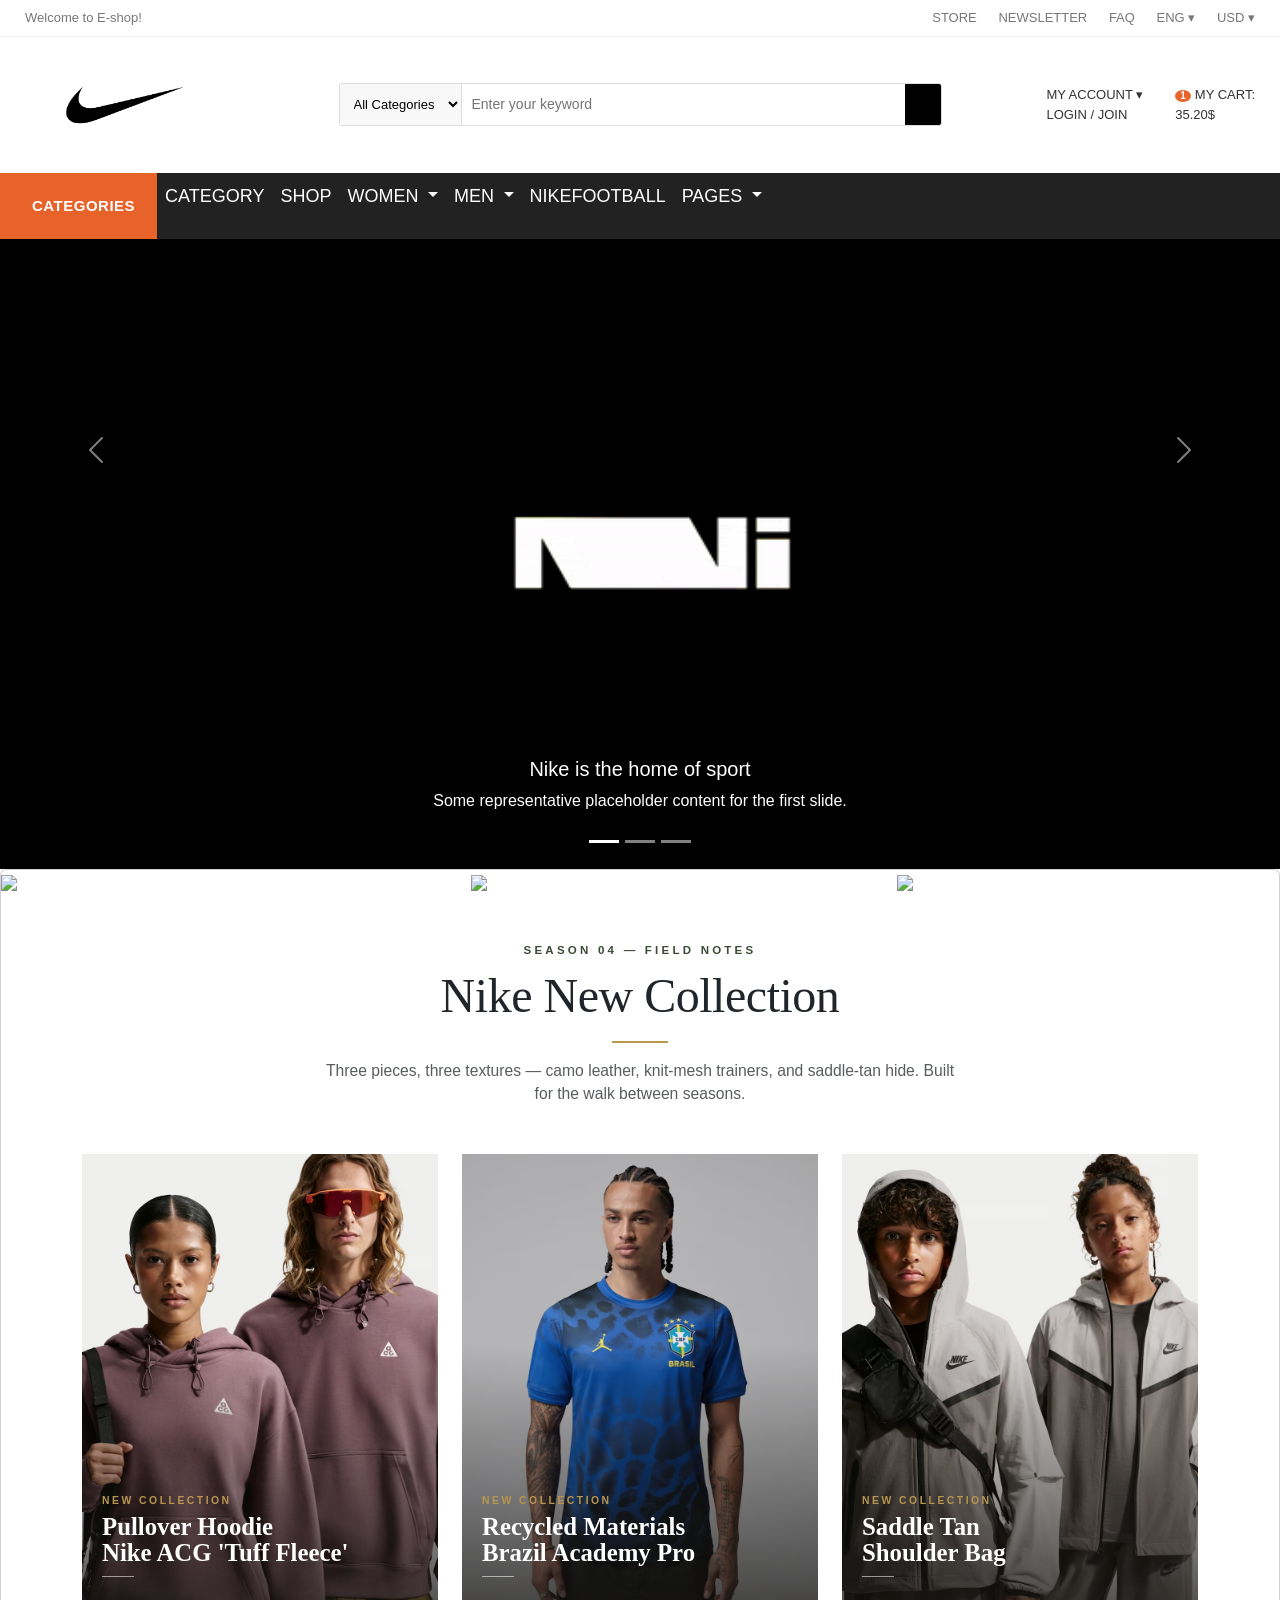
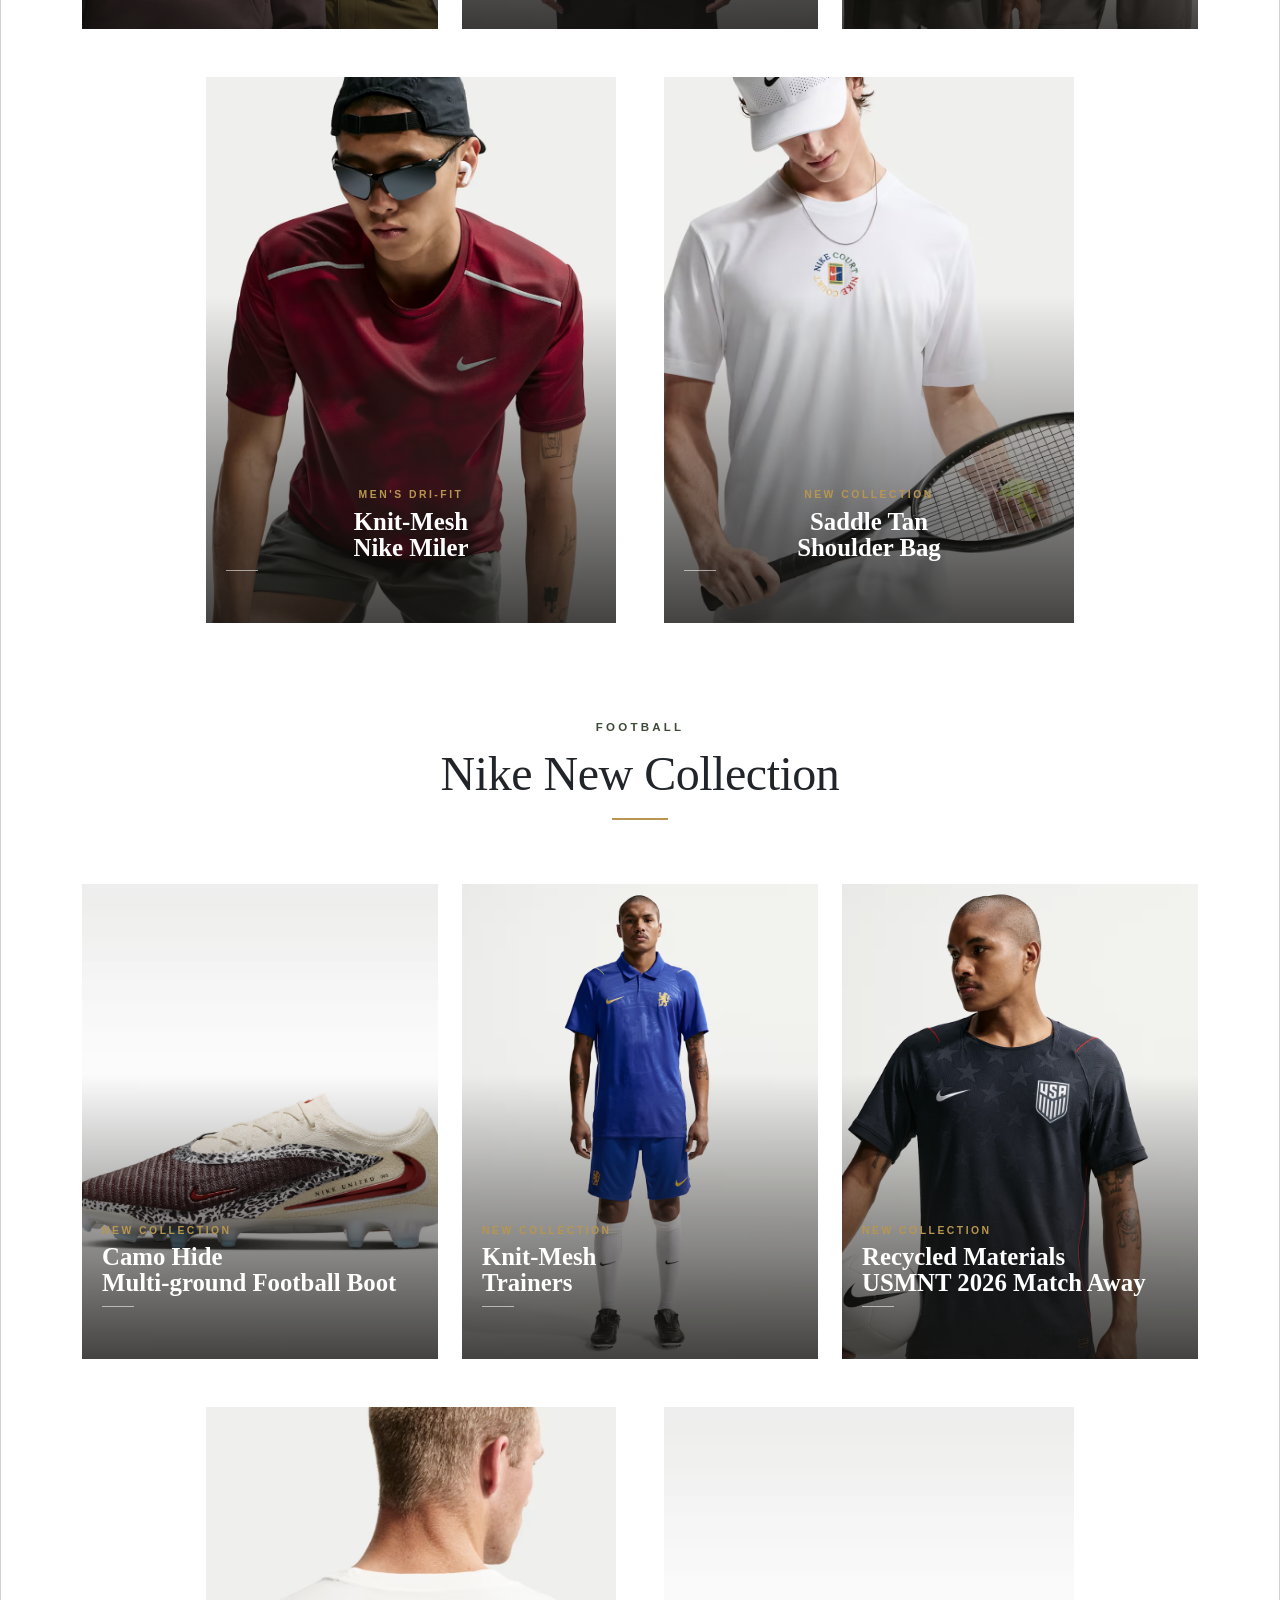
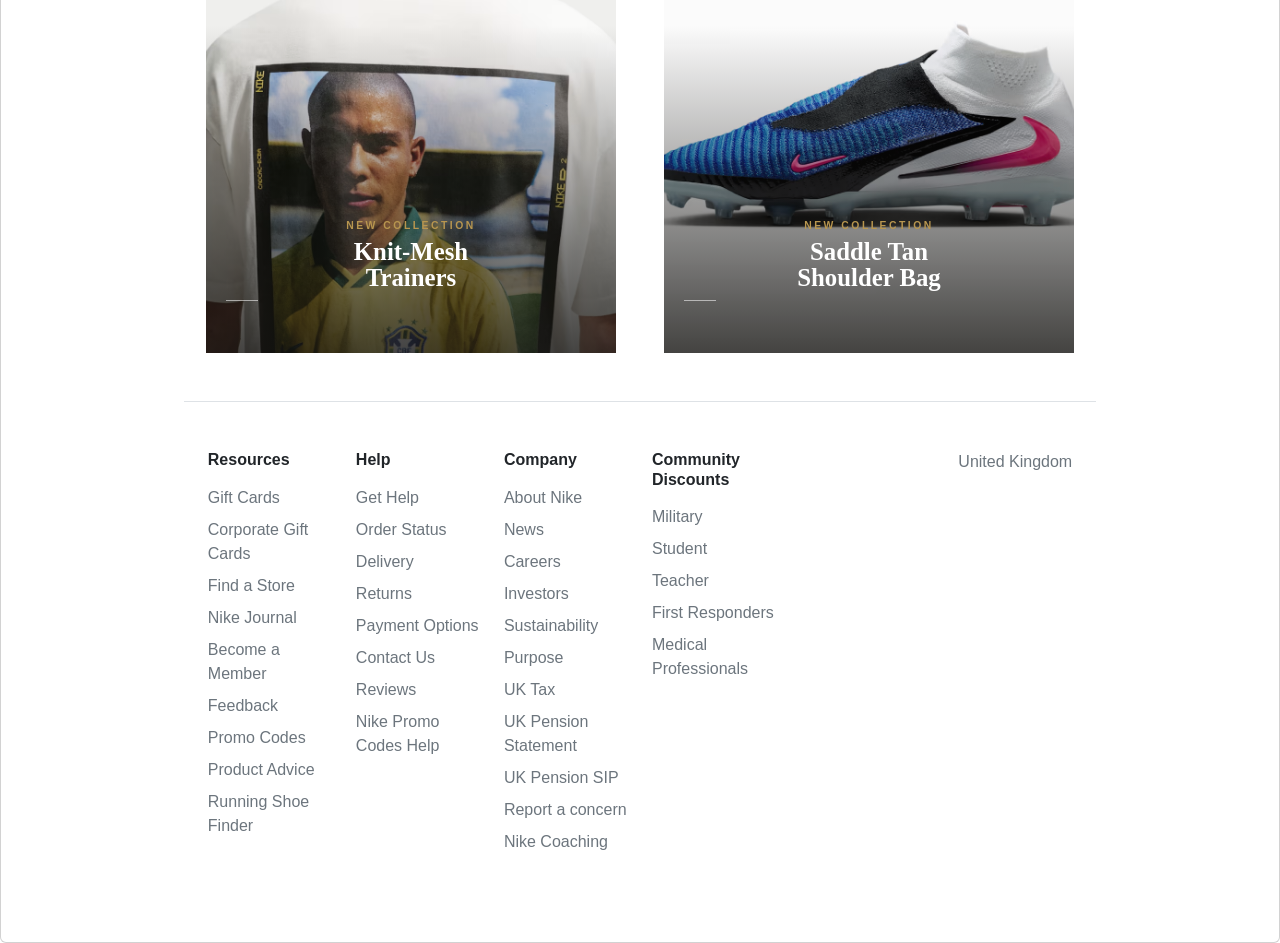
==== index.html @ e3241256 "issus" ====
<!DOCTYPE html>
<html lang="en">
<head>
<meta charset="UTF-8">
<meta name="viewport" content="width=device-width, initial-scale=1.0">
<title>E-Shop Header</title>
<link rel="stylesheet" href="css/index.css">
<link href="https://cdnjs.cloudflare.com/ajax/libs/bootstrap/5.3.3/css/bootstrap.min.css" rel="stylesheet">
<link rel="stylesheet" href="https://cdnjs.cloudflare.com/ajax/libs/bootstrap-icons/1.13.1/font/bootstrap-icons.min.css" integrity="sha512-t7Few9xlddEmgd3oKZQahkNI4dS6l80+eGEzFQiqtyVYdvcSG2D3Iub77R20BdotfRPA9caaRkg1tyaJiPmO0g==" crossorigin="anonymous" referrerpolicy="no-referrer" />
<style>
  body { font-family: Arial, Helvetica, sans-serif; background: #ffffff;  }
  .navbar {
     max-width: 1500px;
    margin: 0 auto;
   
    overflow: hidden;
    background-color: #222;
  }
  .card{
      max-width: 1500px;
    margin: 0 auto;
    
  }
  .card img{
      max-width: 1500px;
    margin: 0 auto;
  }
  .carousel{
      max-width: 1500px;
    margin: 0 auto;
    
  }
  .carousel img{
    height: 700px;
  }
  .header-wrap {
    max-width: 1500px;
    margin: 0 auto;
    border-radius: 6px;
    overflow: hidden;
  }
  footer{
    max-width: 1500px;
    margin: 0 auto;
  }

  .top-bar {
    background: #fff;
    border-bottom: 1px solid #eee;
    font-size: 13px;
    color: #777;
    padding: 8px 25px;
  }
  .top-bar a { color: #777; text-decoration: none; margin-left: 18px; }
  .top-bar a:first-child { margin-left: 0; }

  .main-bar {  padding: 18px 25px; }

  .logo { font-size: 28px; font-weight: bold; color: #222; white-space: nowrap; }
  .logo span { color: #e8632a; }

  .search-box { display: flex; border: 1px solid #ddd; border-radius: 3px; overflow: hidden; }
  .search-box select {
    border: none; border-right: 1px solid #ddd; padding: 0 10px;
    background: #f8f8f8; font-size: 13px;
  }
  .search-box input { flex: 1; border: none; padding: 10px; font-size: 14px; outline: none; }
  .search-box button { background: #000000; border: none; color: #fff; padding: 0 18px; }

  .account, .cart { display: flex; align-items: center; gap: 8px; font-size: 13px; color: #333; }
  .icon { font-size: 22px; }
  .cart .badge {
    background: #e8632a; color: #fff; border-radius: 50%;
    font-size: 10px; padding: 1px 5px; margin-right: 4px;
  }

  /* nav links */
  .navbar .nav-link {
    font-size: 18px;
    color: #fff;
    padding: 10px 16px;
  }
  .navbar .nav-link:hover,
  .navbar .nav-link:focus {
    color: #e8632a;
  }
  .navbar .dropdown-menu {
    --bs-dropdown-min-width: 10rem;
  }
   .categories-btn {
    background-color: #e8632a;
    color: #fff;
    font-size: 15px;
    font-weight: bold;
    letter-spacing: 0.5px;
    padding: 22px 22px;
    display: flex;
    align-items: center;
    gap: 10px;
    white-space: nowrap;
    text-decoration: none;
  }
  .categories-btn:hover {
    color: #fff;
    background-color: #d6551f;
  }
  .categories-btn i {
    font-size: 18px;
  }
 

  /* offcanvas (mobile) styling so links are readable on the dark background */
  .offcanvas {
    background-color: #222;
  }
  .offcanvas .btn-tclose {
    filter: invert(1) grayscale(100%) brightness(200%);
  }
</style>
</head>
<body>

  <div class="header-wrap">

    <div class="top-bar d-flex justify-content-between flex-wrap">
      <div>Welcome to E-shop!</div>
      <div>
        <a href="#">STORE</a>
        <a href="#">NEWSLETTER</a>
        <a href="#">FAQ</a>
        <a href="#">ENG ▾</a>
        <a href="#">USD ▾</a>
      </div>
    </div>

    <div class="main-bar">
      <div class="row align-items-center gy-3">

        <div class="col-12 col-md-3 text-center text-md-start">
         <img src="./img/logo.jpg" style="width: 200px; height: 100px; border-radius: 50%;">
        </div>

        <div class="col-12 col-md-6">
          <div class="search-box">
            <select>
              <option>All Categories</option>
            </select>
            <input type="text" placeholder="Enter your keyword">
            <button><i class="bi bi-search"></i></button>
          </div>
        </div>

        <div class="col-12 col-md-3">
          <div class="d-flex justify-content-center justify-content-md-end gap-4">
            <div class="account">
              <span class="icon"><i class="bi bi-person"></i></span>
              <div>MY ACCOUNT ▾<br>LOGIN / JOIN</div>
            </div>
            <div class="cart">
              <span class="icon"><i class="bi bi-cart"></i></span>
              <div><span class="badge">1</span>MY CART:<br>35.20$</div>
            </div>
          </div>
        </div>

      </div>
    </div>

  </div>

  <!-- nav -->
  <nav class="navbar navbar-expand-lg p-0">
    <div class="container-fluid p-0 align-items-stretch">

      

      <!-- Hamburger toggler (visible on mobile only) -->
      <button class="navbar-toggler text-white border-0 ms-auto me-3 my-2" type="button" data-bs-toggle="offcanvas" data-bs-target="#offcanvasNavbar" aria-controls="offcanvasNavbar" aria-label="Toggle navigation">
        <span class="bi bi-justify fs-4 text-white"></span>
      </button>
        <a class="categories-btn" href="#">
          <i class="bi bi-list"></i> CATEGORIES
        </a>

      <div class="offcanvas offcanvas-end offcanvas-lg" tabindex="-1" id="offcanvasNavbar" aria-labelledby="offcanvasNavbarLabel">
        <div class="offcanvas-header">
          <h5 class="offcanvas-title text-white" id="offcanvasNavbarLabel">Menu</h5>
          <button type="button" class="btn-close" data-bs-dismiss="offcanvas" aria-label="Close"></button>
        </div>
        <div class="offcanvas-body ">
          <ul class="navbar-nav flex-grow-1">
            <li class="nav-item">
              <a class="nav-link" href="#">CATEGORY</a>
            </li>
            <li class="nav-item">
              <a class="nav-link" href="#">SHOP</a>
            </li>
             <li class="nav-item dropdown">
              <a class="nav-link dropdown-toggle" href="#" role="button" data-bs-toggle="dropdown" aria-expanded="false">
                WOMEN
              </a>
              <ul class="dropdown-menu">
                <li><a class="dropdown-item" href="#">Action</a></li>
                <li><a class="dropdown-item" href="#">Another action</a></li>
                <li><a class="dropdown-item" href="#">Something else here</a></li>
              </ul>
            </li>
             <li class="nav-item dropdown">
              <a class="nav-link dropdown-toggle" href="#" role="button" data-bs-toggle="dropdown" aria-expanded="false">
                MEN
              </a>
              <ul class="dropdown-menu">
                <li><a class="dropdown-item" href="#">Action</a></li>
                <li><a class="dropdown-item" href="#">Another action</a></li>
                <li><a class="dropdown-item" href="#">Something else here</a></li>
              </ul>
            </li>
            <li class="nav-item">
              <a class="nav-link" href="#">NIKEFOOTBALL</a>
            </li>
            <li class="nav-item dropdown">
              <a class="nav-link dropdown-toggle" href="#" role="button" data-bs-toggle="dropdown" aria-expanded="false">
                PAGES
              </a>

              <ul class="dropdown-menu">
                <li><a class="dropdown-item" href="./page/about.html">About Us</a></li>
                <li><a class="dropdown-item" href="./page/contact.html">Contact</a></li>
                <li><a class="dropdown-item" href="index.html">Home Page</a></li>
              </ul>
            </li>
          </ul>
        </div>
      </div>
    </div>
  </nav>

  <!-- slide -->
  <div id="carouselExampleDark" class="carousel carousel-white slide">
    <div class="carousel-indicators">
      <button type="button" data-bs-target="#carouselExampleDark" data-bs-slide-to="0" class="active" aria-current="true" aria-label="Slide 1"></button>
      <button type="button" data-bs-target="#carouselExampleDark" data-bs-slide-to="1" aria-label="Slide 2"></button>
      <button type="button" data-bs-target="#carouselExampleDark" data-bs-slide-to="2" aria-label="Slide 3"></button>
    </div>
    <div class="carousel-inner">
      <div class="carousel-item active" data-bs-interval="10000">
        <img src="./img/banner2gif.gif" class="img d-block w-100" alt="Slide 1">
        <div class="carousel-caption d-none d-md-block">
          <h5>Nike is the home of sport</h5>
          <p>Some representative placeholder content for the first slide.</p>
        </div>
      </div>
      <div class="carousel-item" data-bs-interval="2000">
        <img src="./img/bannergif.gif" class="img d-block w-100" alt="Slide 2">
        <div class="carousel-caption d-none d-md-block">                                           
          <h5>Second slide label</h5>
          <p>Some representative placeholder content for the second slide.</p>
        </div>
      </div>
      <div class="carousel-item">
        <img src="./img/footballgif.gif" class="img d-block w-100" alt="Slide 3">
        <div class="carousel-caption d-none d-md-block">
          <h5>Third slide label</h5>
          <p>Some representative placeholder content for the third slide.</p>
        </div>
      </div>
    </div>
    <div class="carousel-item" data-bs-interval="2000">
      <img src="./img/3.webp" class="d-block w-100" alt="...">
      <div class="carousel-caption d-none d-md-block">
        <h5>Second slide label</h5>
        <p>Some representative placeholder content for the second slide.</p>
      </div>
    </div>
    <div class="carousel-item">
      <img src="./img/shosebanner.jpg" class="d-block w-100" alt="...">
      <div class="carousel-caption d-none d-md-block">
        <h5>Third slide label</h5>
        <p>Some representative placeholder content for the third slide.</p>
      </div>
    </div>
  </div>
  <button class="carousel-control-prev" type="button" data-bs-target="#carouselExampleDark" data-bs-slide="prev">
    <span class="carousel-control-prev-icon" aria-hidden="true"></span>
    <span class="visually-hidden">Previous</span>
  </button>
  <button class="carousel-control-next" type="button" data-bs-target="#carouselExampleDark" data-bs-slide="next">
    <span class="carousel-control-next-icon" aria-hidden="true"></span>
    <span class="visually-hidden">Next</span>
  </button>
</div>

<div class="card ">
  <div class="d-flex g-4">

    <div class="col-lg-4 " style="width: 470px;">
      <img src="https://encrypted-tbn0.gstatic.com/images?q=tbn:ANd9GcSfkwrzJNL8kXeFYCNeVQPVnNJCtQ0hKj-VlxSoqwEjjuREmewDxuHGB9rD&s=10">
    </div>
    <div class="col-lg-4">
      <img src="https://encrypted-tbn0.gstatic.com/images?q=tbn:ANd9GcSfkwrzJNL8kXeFYCNeVQPVnNJCtQ0hKj-VlxSoqwEjjuREmewDxuHGB9rD&s=10">
    </div>
    <div class="col-lg-4">
      <img src="https://encrypted-tbn0.gstatic.com/images?q=tbn:ANd9GcSfkwrzJNL8kXeFYCNeVQPVnNJCtQ0hKj-VlxSoqwEjjuREmewDxuHGB9rD&s=10">
    </div>
  </div>

  <!-- card -->
   


  

   <div class="container py-5 py-md-6">
 
  <div class="row justify-content-center text-center mb-5">
    <div class="col-lg-7">
      <div class="eyebrow mb-2">Season 04 — Field Notes</div>
      <h1 class="section-title display-5 mb-3">Nike New Collection</h1>
      <div class="divider mx-auto mb-3"></div>
      <p class="text-muted mb-0" style="font-size:.98rem;">
        Three pieces, three textures — camo leather, knit-mesh trainers,
        and saddle-tan hide. Built for the walk between seasons.
      </p>
    </div>
  </div>

  
 
  <div class="row g-3 g-md-4">
 
    <div class="col-12 col-md-4">
      <a href="#" class="drop-card">
        <span class="drop-index"></span>
        <img src="./img/new3.avif" alt="Camo leather crossbody bag">
        <div class="drop-body">
          <span class="drop-tag">New Collection</span>
          <h3 class="drop-title">Pullover Hoodie
<br>Nike ACG 'Tuff Fleece'</h3>
          <div class="drop-rule"></div>
          <div class="drop-cta">Shop the hoodie &rarr;</div>
        </div>
      </a>
    </div>
 
    <div class="col-12 col-md-4">
      <a href="#" class="drop-card">
        <span class="drop-index"></span>
        <img src="./img/new2.avif" alt="Knit mesh sneakers">
        <div class="drop-body">
          <span class="drop-tag">New Collection</span>
          <h3 class="drop-title">Recycled Materials<br>Brazil Academy Pro</h3>
          <div class="drop-rule"></div>
          <div class="drop-cta">Shop the jersey &rarr;</div>
        </div>
      </a>
    </div>
 
    <div class="col-12 col-md-4">
      <a href="#" class="drop-card">
        <span class="drop-index"></span>
        <img src="./img/new4.avif" alt="Saddle tan leather bag">
        <div class="drop-body">
          <span class="drop-tag">New Collection</span>
          <h3 class="drop-title">Saddle&nbsp;Tan<br>Shoulder Bag</h3>
          <div class="drop-rule"></div>
          <div class="drop-cta">Shop the bag &rarr;</div>
        </div>
      </a>
    </div>
 
  </div>
</div>



<div  class="row justify-content-center text-center mb-5 gap-4">

  <div class="col-12 col-md-4">
    <a href="#" class="drop-card">
      <span class="drop-index"></span>
      <img src="./img/coolboy.avif" alt="Knit mesh sneakers">
      <div class="drop-body">
        <span class="drop-tag">Men's Dri-FIT</span>
        <h3 class="drop-title">Knit&#8209;Mesh<br>Nike Miler</h3>
        <div class="drop-rule"></div>
        <div class="drop-cta">Shop the shirt &rarr;</div>
      </div>
    </a>
  </div>
 
  <div class="col-12 col-md-4">
      <a href="#" class="drop-card">
        <span class="drop-index"></span>
        <img src="./img/new5.avif" alt="Saddle tan leather bag">
        <div class="drop-body">
          <span class="drop-tag">New Collection</span>
          <h3 class="drop-title">Saddle&nbsp;Tan<br>Shoulder Bag</h3>
          <div class="drop-rule"></div>
          <div class="drop-cta">Shop the bag &rarr;</div>
        </div>
      </a>
    </div>



  </div>
  
   <div class="container py-5 py-md-6">
 
  <div class="row justify-content-center text-center mb-5">
    <div class="col-lg-7">
      <div class="eyebrow mb-2">Football</div>
      <h1 class="section-title display-5 mb-3">Nike New Collection</h1>
      <div class="divider mx-auto mb-3"></div>
     
    </div>
  </div>

  
 
  <div class="row g-3 g-md-4">
 
    <div class="col-12 col-md-4">
      <a href="#" class="drop-card">
        <span class="drop-index"></span>
        <img src="./img/football.avif" alt="Camo leather crossbody bag">
        <div class="drop-body">
          <span class="drop-tag">New Collection</span>
          <h3 class="drop-title">Camo&nbsp;Hide<br>Multi-ground Football Boot</h3>
          <div class="drop-rule"></div>
          <div class="drop-cta">Shop the boot &rarr;</div>
        </div>
      </a>
    </div>
 
    <div class="col-12 col-md-4">
      <a href="#" class="drop-card">
        <span class="drop-index"></span>
        <img src="./img/football2.avif" alt="Knit mesh sneakers">
        <div class="drop-body">
          <span class="drop-tag">New Collection</span>
          <h3 class="drop-title">Knit&#8209;Mesh<br>Trainers</h3>
          <div class="drop-rule"></div>
          <div class="drop-cta">Shop the shirt &rarr;</div>
        </div>
      </a>
    </div>
 
    <div class="col-12 col-md-4">
      <a href="#" class="drop-card">
        <span class="drop-index"></span>
        <img src="./img/football3.avif" alt="Saddle tan leather bag">
        <div class="drop-body">
          <span class="drop-tag">New Collection</span>
          <h3 class="drop-title">Recycled Materials

         <br>USMNT 2026 Match Away</h3>
          <div class="drop-rule"></div>
          <div class="drop-cta">Shop the jersey &rarr;</div>
        </div>
      </a>
    </div>
 
  </div>
</div>

<div  class="row justify-content-center text-center mb-5 gap-4">

  <div class="col-12 col-md-4">
    <a href="#" class="drop-card">
      <span class="drop-index"></span>
      <img src="./img/brazil.avif" alt="Knit mesh sneakers">
      <div class="drop-body">
        <span class="drop-tag">New Collection</span>
        <h3 class="drop-title">Knit&#8209;Mesh<br>Trainers</h3>
        <div class="drop-rule"></div>
        <div class="drop-cta">Shop the trainers &rarr;</div>
      </div>
    </a>
  </div>
 
  <div class="col-12 col-md-4">
      <a href="#" class="drop-card">
        <span class="drop-index"></span>
        <img src="./img/ft.avif" alt="Saddle tan leather bag">
        <div class="drop-body">
          <span class="drop-tag">New Collection</span>
          <h3 class="drop-title">Saddle&nbsp;Tan<br>Shoulder Bag</h3>
          <div class="drop-rule"></div>
          <div class="drop-cta">Shop the bag &rarr;</div>
        </div>
      </a>
    </div>



  </div>

  <!-- footer -->


  <footer class="border-top py-5">
  <div class="container-fluid px-4">
    <div class="row">
      <!-- Resources -->
      <div class="col-6 col-md-3 col-lg-2 mb-4">
        <h6 class="fw-bold mb-3">Resources</h6>
        <ul class="list-unstyled">
          <li class="mb-2"><a href="#" class="text-secondary text-decoration-none">Gift Cards</a></li>
          <li class="mb-2"><a href="#" class="text-secondary text-decoration-none">Corporate Gift Cards</a></li>
          <li class="mb-2"><a href="#" class="text-secondary text-decoration-none">Find a Store</a></li>
          <li class="mb-2"><a href="#" class="text-secondary text-decoration-none">Nike Journal</a></li>
          <li class="mb-2"><a href="#" class="text-secondary text-decoration-none">Become a Member</a></li>
          <li class="mb-2"><a href="#" class="text-secondary text-decoration-none">Feedback</a></li>
          <li class="mb-2"><a href="#" class="text-secondary text-decoration-none">Promo Codes</a></li>
          <li class="mb-2"><a href="#" class="text-secondary text-decoration-none">Product Advice</a></li>
          <li class="mb-2"><a href="#" class="text-secondary text-decoration-none">Running Shoe Finder</a></li>
        </ul>
      </div>

      <!-- Help -->
      <div class="col-6 col-md-3 col-lg-2 mb-4">
        <h6 class="fw-bold mb-3">Help</h6>
        <ul class="list-unstyled">
          <li class="mb-2"><a href="#" class="text-secondary text-decoration-none">Get Help</a></li>
          <li class="mb-2"><a href="#" class="text-secondary text-decoration-none">Order Status</a></li>
          <li class="mb-2"><a href="#" class="text-secondary text-decoration-none">Delivery</a></li>
          <li class="mb-2"><a href="#" class="text-secondary text-decoration-none">Returns</a></li>
          <li class="mb-2"><a href="#" class="text-secondary text-decoration-none">Payment Options</a></li>
          <li class="mb-2"><a href="#" class="text-secondary text-decoration-none">Contact Us</a></li>
          <li class="mb-2"><a href="#" class="text-secondary text-decoration-none">Reviews</a></li>
          <li class="mb-2"><a href="#" class="text-secondary text-decoration-none">Nike Promo Codes Help</a></li>
        </ul>
      </div>

      <!-- Company -->
      <div class="col-6 col-md-3 col-lg-2 mb-4">
        <h6 class="fw-bold mb-3">Company</h6>
        <ul class="list-unstyled">
          <li class="mb-2"><a href="#" class="text-secondary text-decoration-none">About Nike</a></li>
          <li class="mb-2"><a href="#" class="text-secondary text-decoration-none">News</a></li>
          <li class="mb-2"><a href="#" class="text-secondary text-decoration-none">Careers</a></li>
          <li class="mb-2"><a href="#" class="text-secondary text-decoration-none">Investors</a></li>
          <li class="mb-2"><a href="#" class="text-secondary text-decoration-none">Sustainability</a></li>
          <li class="mb-2"><a href="#" class="text-secondary text-decoration-none">Purpose</a></li>
          <li class="mb-2"><a href="#" class="text-secondary text-decoration-none">UK Tax</a></li>
          <li class="mb-2"><a href="#" class="text-secondary text-decoration-none">UK Pension Statement</a></li>
          <li class="mb-2"><a href="#" class="text-secondary text-decoration-none">UK Pension SIP</a></li>
          <li class="mb-2"><a href="#" class="text-secondary text-decoration-none">Report a concern</a></li>
          <li class="mb-2"><a href="#" class="text-secondary text-decoration-none">Nike Coaching</a></li>
        </ul>
      </div>

      <!-- Community Discounts -->
      <div class="col-6 col-md-3 col-lg-2 mb-4">
        <h6 class="fw-bold mb-3">Community Discounts</h6>
        <ul class="list-unstyled">
          <li class="mb-2"><a href="#" class="text-secondary text-decoration-none">Military</a></li>
          <li class="mb-2"><a href="#" class="text-secondary text-decoration-none">Student</a></li>
          <li class="mb-2"><a href="#" class="text-secondary text-decoration-none">Teacher</a></li>
          <li class="mb-2"><a href="#" class="text-secondary text-decoration-none">First Responders</a></li>
          <li class="mb-2"><a href="#" class="text-secondary text-decoration-none">Medical Professionals</a></li>
        </ul>
      </div>

      <!-- Region selector, pushed to the right -->
      <div class="col-lg-2 mb-4 ms-lg-auto text-lg-end">
        <a href="#" class="text-secondary text-decoration-none">
          <i class="bi bi-globe2"></i> United Kingdom
        </a>
      </div>
    </div>
  </div>
</footer>
  
    <script src="https://cdn.jsdelivr.net/npm/bootstrap@5.3.3/dist/js/bootstrap.bundle.min.js"></script>

  </body>
</html>
---- css/index.css ----
:root{
    --ink:#141311;
    --paper:#F5F1E8;
    --paper-dim:#EAE3D3;
    --gold:#B8964F;
    --moss:#3C4A38;
    --line: rgba(20,19,17,0.15);
  }
 
  body{
    background:var(--paper);
    color:var(--ink);
    font-family:'Inter', sans-serif;
  }
 
  .eyebrow{
    font-family:'Inter', sans-serif;
    font-size:.72rem;
    letter-spacing:.28em;
    text-transform:uppercase;
    color:var(--moss);
    font-weight:600;
  }
 
  .section-title{
    font-family:'Fraunces', serif;
    font-weight:600;
    letter-spacing:-.01em;
  }
 
  .divider{
    width:56px;
    height:2px;
    background:var(--gold);
  }
 
  /* ---- Card ---- */
  .drop-card{
    position:relative;
    display:block;
    overflow:hidden;
    aspect-ratio: 3 / 4;
    text-decoration:none;
    color:#fff;
    isolation:isolate;
  }
 
  .drop-card img{
    width:100%;
    height:100%;
    object-fit:cover;
    display:block;
    transition: transform 1.1s cubic-bezier(.16,.8,.24,1), filter .8s ease;
    filter: grayscale(18%) contrast(1.02);
  }
 
  .drop-card::after{
    content:"";
    position:absolute;
    inset:0;
    background: linear-gradient(180deg, rgba(20,19,17,0) 40%, rgba(20,19,17,.78) 100%);
    z-index:1;
    transition: background .5s ease;
  }
 
  .drop-card:hover img{
    transform: scale(1.07);
    filter: grayscale(0%) contrast(1.05);
  }
 
  .drop-card:hover::after{
    background: linear-gradient(180deg, rgba(20,19,17,.05) 30%, rgba(20,19,17,.85) 100%);
  }
 
  .drop-index{
    position:absolute;
    top:1.1rem;
    left:1.25rem;
    z-index:2;
    font-family:'Fraunces', serif;
    font-style:italic;
    font-size:.85rem;
    letter-spacing:.02em;
    color:rgba(255,255,255,.85);
  }
 
  .drop-body{
    position:absolute;
    left:1.25rem;
    right:1.25rem;
    bottom:1.35rem;
    z-index:2;
  }
 
  .drop-tag{
    font-size:.65rem;
    letter-spacing:.24em;
    text-transform:uppercase;
    color:var(--gold);
    font-weight:600;
    margin-bottom:.35rem;
    display:block;
  }
 
  .drop-title{
    font-family:'Fraunces', serif;
    font-weight:600;
    font-size:1.55rem;
    line-height:1.05;
    margin:0 0 .6rem 0;
  }
 
  .drop-rule{
    width:32px;
    height:1px;
    background:rgba(255,255,255,.55);
    transition: width .5s cubic-bezier(.16,.8,.24,1);
  }
 
  .drop-card:hover .drop-rule{
    width:64px;
    background:var(--gold);
  }
 
  .drop-cta{
    display:inline-flex;
    align-items:center;
    gap:.4rem;
    font-size:.78rem;
    font-weight:500;
    margin-top:.65rem;
    opacity:0;
    transform:translateY(6px);
    transition: opacity .45s ease, transform .45s ease;
  }
 
  .drop-card:hover .drop-cta{
    opacity:1;
    transform:translateY(0);
  }
 
  @media (max-width: 767.98px){
    .drop-card{ aspect-ratio: 4/5; }
  }

  @media screen and (min-width: 768px) and (max-width:1279px) {
  .carousel .carousel-inner .carousel-item .img{
    height: 40vh;
   }
  }
  @media screen and (min-width: 1280px)  {
  .carousel .carousel-inner .carousel-item .img{
    height: 70vh;
   }
  }
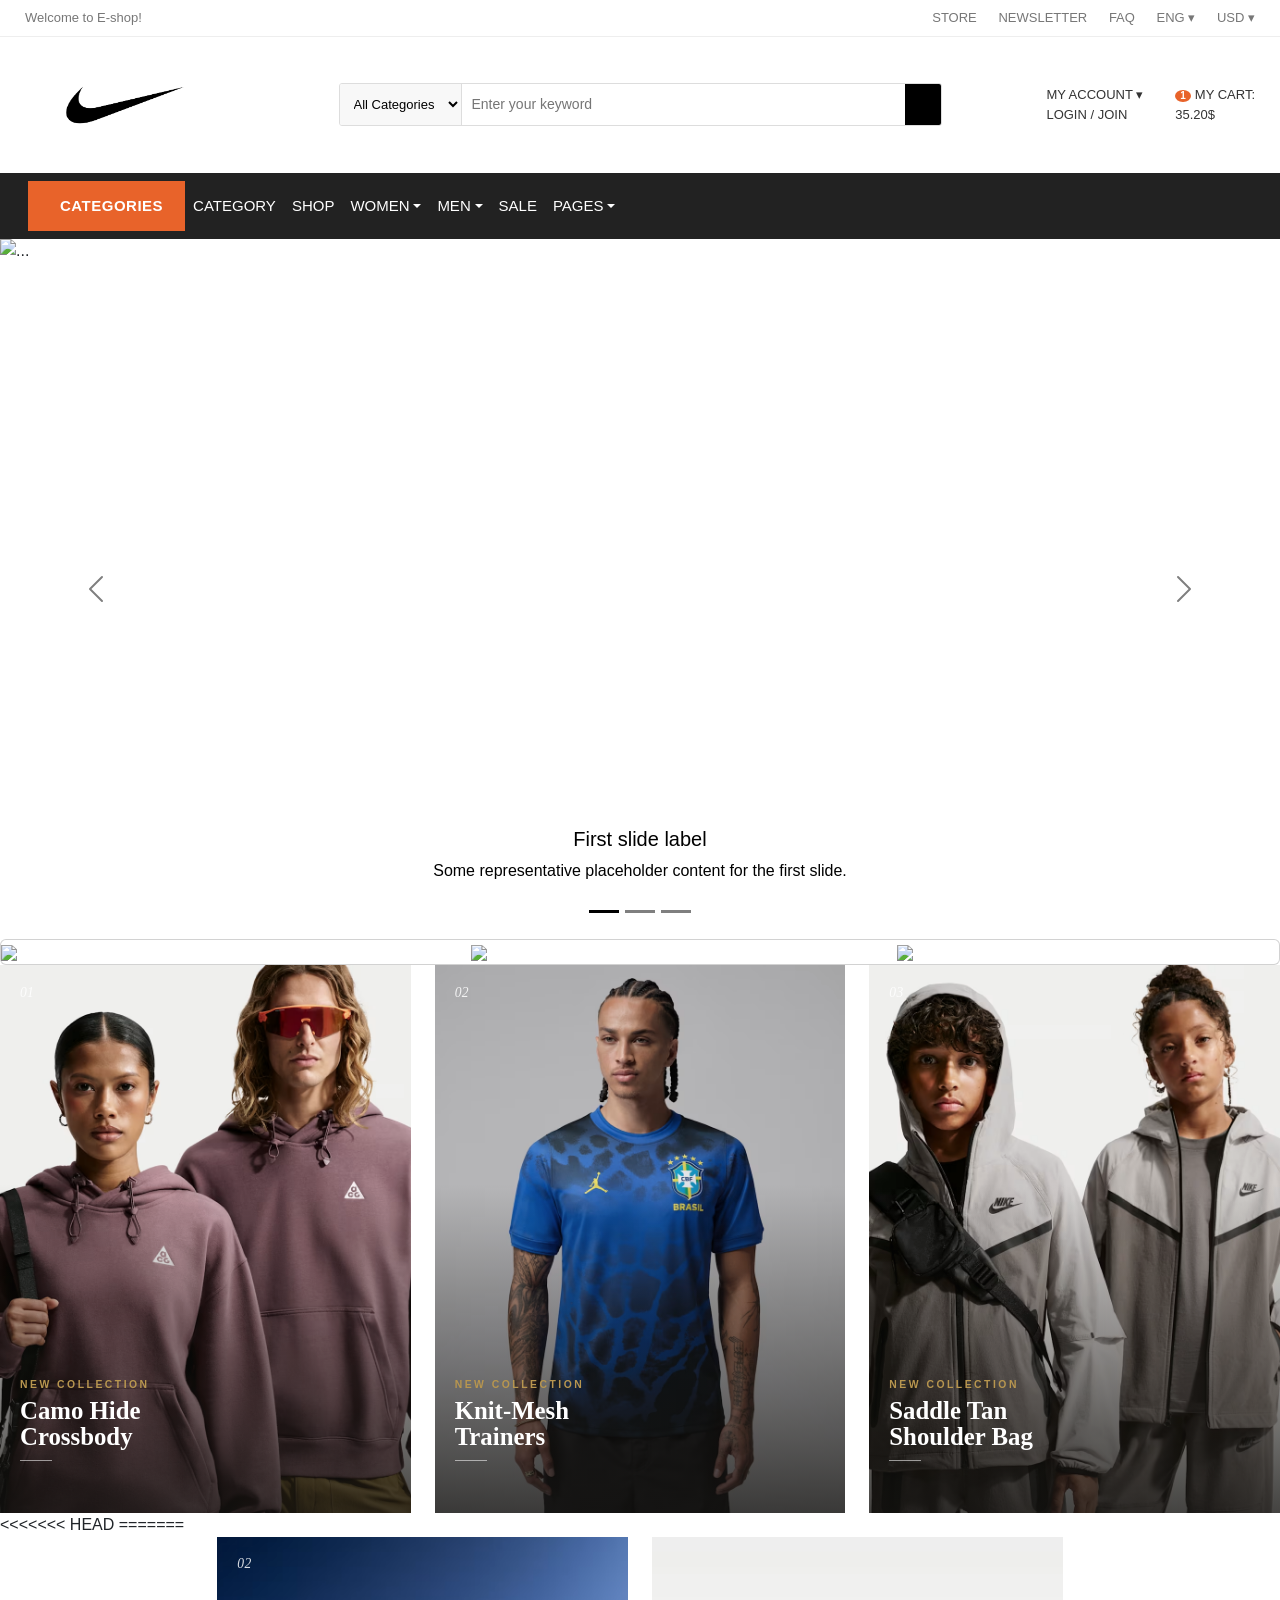
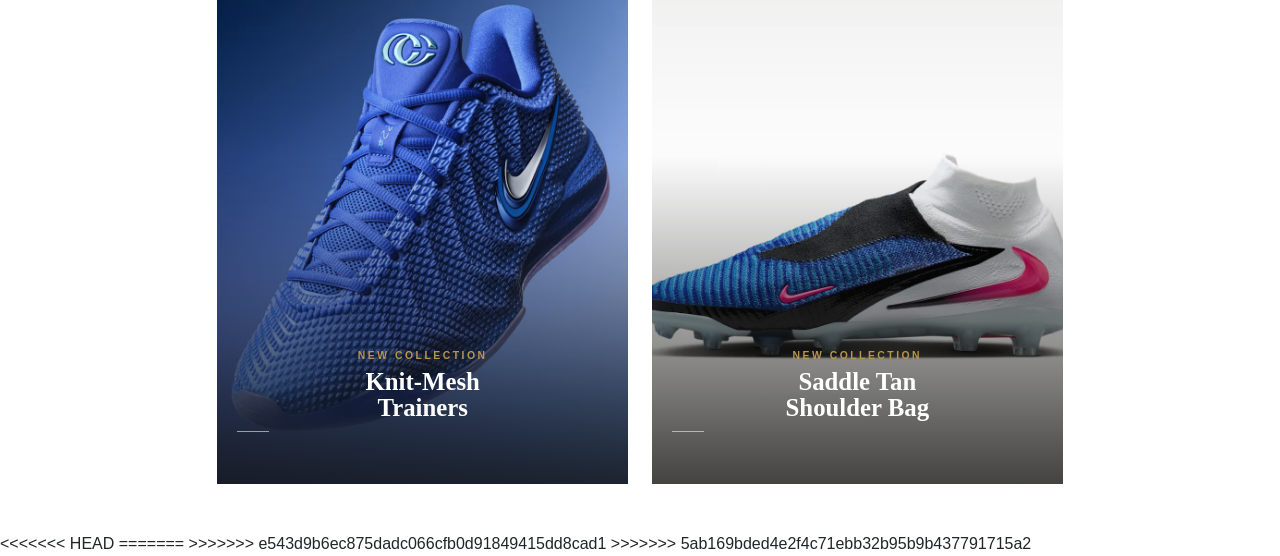
==== commit 2302f4f7: "update thea" ====
--- a/index.html
+++ b/index.html
@@ -1,123 +1,188 @@
 <!DOCTYPE html>
 <html lang="en">
+
 <head>
-<meta charset="UTF-8">
-<meta name="viewport" content="width=device-width, initial-scale=1.0">
-<title>E-Shop Header</title>
-<link rel="stylesheet" href="css/index.css">
-<link href="https://cdnjs.cloudflare.com/ajax/libs/bootstrap/5.3.3/css/bootstrap.min.css" rel="stylesheet">
-<link rel="stylesheet" href="https://cdnjs.cloudflare.com/ajax/libs/bootstrap-icons/1.13.1/font/bootstrap-icons.min.css" integrity="sha512-t7Few9xlddEmgd3oKZQahkNI4dS6l80+eGEzFQiqtyVYdvcSG2D3Iub77R20BdotfRPA9caaRkg1tyaJiPmO0g==" crossorigin="anonymous" referrerpolicy="no-referrer" />
-<style>
-  body { font-family: Arial, Helvetica, sans-serif; background: #ffffff;  }
-  .navbar {
-     max-width: 1500px;
-    margin: 0 auto;
-   
-    overflow: hidden;
-    background-color: #222;
-  }
-  .card{
-      max-width: 1500px;
-    margin: 0 auto;
-    
-  }
-  .card img{
-      max-width: 1500px;
-    margin: 0 auto;
-  }
-  .carousel{
-      max-width: 1500px;
-    margin: 0 auto;
-    
-  }
-  .carousel img{
-    height: 700px;
-  }
+  <meta charset="UTF-8">
+  <meta name="viewport" content="width=device-width, initial-scale=1.0">
+  <title>E-Shop Header</title>
+  <link rel="stylesheet" href="css/index.css">
+  <link href="https://cdnjs.cloudflare.com/ajax/libs/bootstrap/5.3.3/css/bootstrap.min.css" rel="stylesheet">
+  <link rel="stylesheet"
+    href="https://cdnjs.cloudflare.com/ajax/libs/bootstrap-icons/1.13.1/font/bootstrap-icons.min.css"
+    integrity="sha512-t7Few9xlddEmgd3oKZQahkNI4dS6l80+eGEzFQiqtyVYdvcSG2D3Iub77R20BdotfRPA9caaRkg1tyaJiPmO0g=="
+    crossorigin="anonymous" referrerpolicy="no-referrer" />
+  <style>
+    body {
+      font-family: Arial, Helvetica, sans-serif;
+      background: #ffffff;
+    }
+
   .header-wrap {
     max-width: 1500px;
     margin: 0 auto;
     border-radius: 6px;
     overflow: hidden;
   }
-  footer{
-    max-width: 1500px;
-    margin: 0 auto;
-  }
-
-  .top-bar {
-    background: #fff;
-    border-bottom: 1px solid #eee;
-    font-size: 13px;
-    color: #777;
-    padding: 8px 25px;
-  }
-  .top-bar a { color: #777; text-decoration: none; margin-left: 18px; }
-  .top-bar a:first-child { margin-left: 0; }
-
-  .main-bar {  padding: 18px 25px; }
-
-  .logo { font-size: 28px; font-weight: bold; color: #222; white-space: nowrap; }
-  .logo span { color: #e8632a; }
-
-  .search-box { display: flex; border: 1px solid #ddd; border-radius: 3px; overflow: hidden; }
-  .search-box select {
-    border: none; border-right: 1px solid #ddd; padding: 0 10px;
-    background: #f8f8f8; font-size: 13px;
-  }
-  .search-box input { flex: 1; border: none; padding: 10px; font-size: 14px; outline: none; }
-  .search-box button { background: #000000; border: none; color: #fff; padding: 0 18px; }
-
-  .account, .cart { display: flex; align-items: center; gap: 8px; font-size: 13px; color: #333; }
-  .icon { font-size: 22px; }
-  .cart .badge {
-    background: #e8632a; color: #fff; border-radius: 50%;
-    font-size: 10px; padding: 1px 5px; margin-right: 4px;
-  }
-
-  /* nav links */
-  .navbar .nav-link {
-    font-size: 18px;
-    color: #fff;
-    padding: 10px 16px;
-  }
-  .navbar .nav-link:hover,
-  .navbar .nav-link:focus {
-    color: #e8632a;
-  }
-  .navbar .dropdown-menu {
-    --bs-dropdown-min-width: 10rem;
-  }
-   .categories-btn {
-    background-color: #e8632a;
-    color: #fff;
-    font-size: 15px;
-    font-weight: bold;
-    letter-spacing: 0.5px;
-    padding: 22px 22px;
-    display: flex;
-    align-items: center;
-    gap: 10px;
-    white-space: nowrap;
-    text-decoration: none;
-  }
-  .categories-btn:hover {
-    color: #fff;
-    background-color: #d6551f;
-  }
-  .categories-btn i {
-    font-size: 18px;
-  }
- 
-
-  /* offcanvas (mobile) styling so links are readable on the dark background */
-  .offcanvas {
-    background-color: #222;
-  }
-  .offcanvas .btn-tclose {
-    filter: invert(1) grayscale(100%) brightness(200%);
-  }
-</style>
+
+    /* ✅ overflow: visible so dropdowns are not clipped */
+    .navbar {
+      max-width: 1500px;
+      margin: 0 auto;
+      background-color: #222;
+      overflow: visible;
+    }
+
+    .carousel {
+      max-width: 1500px;
+      margin: 0 auto;
+    }
+
+    .carousel img {
+      height: 700px;
+      object-fit: cover;
+    }
+
+    .card {
+      max-width: 1500px;
+      margin: 0 auto;
+    }
+
+    .top-bar {
+      background: #fff;
+      border-bottom: 1px solid #eee;
+      font-size: 13px;
+      color: #777;
+      padding: 8px 25px;
+    }
+
+    .top-bar a {
+      color: #777;
+      text-decoration: none;
+      margin-left: 18px;
+    }
+
+    .top-bar a:first-child {
+      margin-left: 0;
+    }
+
+    .main-bar {
+      padding: 18px 25px;
+    }
+
+    .logo {
+      font-size: 28px;
+      font-weight: bold;
+      color: #222;
+      white-space: nowrap;
+    }
+
+    .logo span {
+      color: #e8632a;
+    }
+
+    .search-box {
+      display: flex;
+      border: 1px solid #ddd;
+      border-radius: 3px;
+      overflow: hidden;
+    }
+
+    .search-box select {
+      border: none;
+      border-right: 1px solid #ddd;
+      padding: 0 10px;
+      background: #f8f8f8;
+      font-size: 13px;
+    }
+
+    .search-box input {
+      flex: 1;
+      border: none;
+      padding: 10px;
+      font-size: 14px;
+      outline: none;
+    }
+
+    .search-box button {
+      background: #000000;
+      border: none;
+      color: #fff;
+      padding: 0 18px;
+    }
+
+    .account,
+    .cart {
+      display: flex;
+      align-items: center;
+      gap: 8px;
+      font-size: 13px;
+      color: #333;
+    }
+
+    .icon {
+      font-size: 22px;
+    }
+
+    .cart .badge {
+      background: #e8632a;
+      color: #fff;
+      border-radius: 50%;
+      font-size: 10px;
+      padding: 1px 5px;
+      margin-right: 4px;
+    }
+
+    /* nav links */
+    .navbar .nav-link {
+      font-size: 15px;
+      color: #fff;
+      padding: 14px 16px;
+      display: flex;
+      align-items: center;
+      height: 100%;
+    }
+
+    .navbar .nav-link:hover,
+    .navbar .nav-link:focus {
+      color: #e8632a;
+    }
+
+    /* categories orange button */
+    .categories-btn {
+      background-color: #e8632a;
+      color: #fff;
+      font-size: 15px;
+      font-weight: bold;
+      letter-spacing: 0.5px;
+      padding: 14px 22px;
+      display: flex;
+      align-items: center;
+      gap: 10px;
+      white-space: nowrap;
+      text-decoration: none;
+      border: none;
+    }
+
+    .categories-btn:hover {
+      color: #fff;
+      background-color: #d6551f;
+    }
+
+    .categories-btn i {
+      font-size: 18px;
+    }
+
+    /* offcanvas dark background */
+    .offcanvas {
+      background-color: #222;
+    }
+
+    .offcanvas .btn-close {
+      filter: invert(1) grayscale(100%) brightness(200%);
+    }
+  </style>
 </head>
+
 <body>
 
   <div class="header-wrap">
@@ -137,7 +202,7 @@
       <div class="row align-items-center gy-3">
 
         <div class="col-12 col-md-3 text-center text-md-start">
-         <img src="./img/logo.jpg" style="width: 200px; height: 100px; border-radius: 50%;">
+          <img src="./img/logo.jpg" style="width: 200px; height: 100px; border-radius: 50%;">
         </div>
 
         <div class="col-12 col-md-6">
@@ -169,20 +234,19 @@
   </div>
 
   <!-- nav -->
-  <nav class="navbar navbar-expand-lg p-0">
-    <div class="container-fluid p-0 align-items-stretch">
-
-      
-
-      <!-- Hamburger toggler (visible on mobile only) -->
-      <button class="navbar-toggler text-white border-0 ms-auto me-3 my-2" type="button" data-bs-toggle="offcanvas" data-bs-target="#offcanvasNavbar" aria-controls="offcanvasNavbar" aria-label="Toggle navigation">
-        <span class="bi bi-justify fs-4 text-white"></span>
+  <nav class="navbar navbar-expand-lg">
+    <div class="container-fluid">
+      <a class="navbar-brand text-white" href="#"></a>
+      <button class="navbar-toggler" type="button" data-bs-toggle="offcanvas" data-bs-target="#offcanvasNavbar" aria-controls="offcanvasNavbar" aria-label="Toggle navigation">
+        <span class="bi bi-justify text-white  "></span>
       </button>
         <a class="categories-btn" href="#">
           <i class="bi bi-list"></i> CATEGORIES
         </a>
 
-      <div class="offcanvas offcanvas-end offcanvas-lg" tabindex="-1" id="offcanvasNavbar" aria-labelledby="offcanvasNavbarLabel">
+      <!-- Nav links -->
+      <div class="offcanvas offcanvas-end offcanvas-lg" tabindex="-1" id="offcanvasNavbar"
+        aria-labelledby="offcanvasNavbarLabel">
         <div class="offcanvas-header">
           <h5 class="offcanvas-title text-white" id="offcanvasNavbarLabel">Menu</h5>
           <button type="button" class="btn-close" data-bs-dismiss="offcanvas" aria-label="Close"></button>
@@ -193,10 +257,11 @@
               <a class="nav-link" href="#">CATEGORY</a>
             </li>
             <li class="nav-item">
-              <a class="nav-link" href="#">SHOP</a>
-            </li>
-             <li class="nav-item dropdown">
-              <a class="nav-link dropdown-toggle" href="#" role="button" data-bs-toggle="dropdown" aria-expanded="false">
+              <a class="nav-link" href="./page/shop.html">SHOP</a>
+            </li>
+            <li class="nav-item dropdown">
+              <a class="nav-link dropdown-toggle" href="#" role="button" data-bs-toggle="dropdown"
+                aria-expanded="false">
                 WOMEN
               </a>
               <ul class="dropdown-menu">
@@ -205,8 +270,9 @@
                 <li><a class="dropdown-item" href="#">Something else here</a></li>
               </ul>
             </li>
-             <li class="nav-item dropdown">
-              <a class="nav-link dropdown-toggle" href="#" role="button" data-bs-toggle="dropdown" aria-expanded="false">
+            <li class="nav-item dropdown">
+              <a class="nav-link dropdown-toggle" href="#" role="button" data-bs-toggle="dropdown"
+                aria-expanded="false">
                 MEN
               </a>
               <ul class="dropdown-menu">
@@ -216,17 +282,18 @@
               </ul>
             </li>
             <li class="nav-item">
-              <a class="nav-link" href="#">NIKEFOOTBALL</a>
+                <a class="nav-link" href="#">SALE</a>
             </li>
             <li class="nav-item dropdown">
-              <a class="nav-link dropdown-toggle" href="#" role="button" data-bs-toggle="dropdown" aria-expanded="false">
+              <a class="nav-link dropdown-toggle" href="#" role="button" data-bs-toggle="dropdown"
+                aria-expanded="false">
                 PAGES
               </a>
 
               <ul class="dropdown-menu">
-                <li><a class="dropdown-item" href="./page/about.html">About Us</a></li>
-                <li><a class="dropdown-item" href="./page/contact.html">Contact</a></li>
-                <li><a class="dropdown-item" href="index.html">Home Page</a></li>
+                <li><a class="dropdown-item" href="#">Top up</a></li>
+                <li><a class="dropdown-item" href="#">Another action</a></li>
+                <li><a class="dropdown-item" href="#">Something else here</a></li>
               </ul>
             </li>
           </ul>
@@ -236,33 +303,19 @@
   </nav>
 
   <!-- slide -->
-  <div id="carouselExampleDark" class="carousel carousel-white slide">
-    <div class="carousel-indicators">
-      <button type="button" data-bs-target="#carouselExampleDark" data-bs-slide-to="0" class="active" aria-current="true" aria-label="Slide 1"></button>
-      <button type="button" data-bs-target="#carouselExampleDark" data-bs-slide-to="1" aria-label="Slide 2"></button>
-      <button type="button" data-bs-target="#carouselExampleDark" data-bs-slide-to="2" aria-label="Slide 3"></button>
-    </div>
-    <div class="carousel-inner">
-      <div class="carousel-item active" data-bs-interval="10000">
-        <img src="./img/banner2gif.gif" class="img d-block w-100" alt="Slide 1">
-        <div class="carousel-caption d-none d-md-block">
-          <h5>Nike is the home of sport</h5>
-          <p>Some representative placeholder content for the first slide.</p>
-        </div>
-      </div>
-      <div class="carousel-item" data-bs-interval="2000">
-        <img src="./img/bannergif.gif" class="img d-block w-100" alt="Slide 2">
-        <div class="carousel-caption d-none d-md-block">                                           
-          <h5>Second slide label</h5>
-          <p>Some representative placeholder content for the second slide.</p>
-        </div>
-      </div>
-      <div class="carousel-item">
-        <img src="./img/footballgif.gif" class="img d-block w-100" alt="Slide 3">
-        <div class="carousel-caption d-none d-md-block">
-          <h5>Third slide label</h5>
-          <p>Some representative placeholder content for the third slide.</p>
-        </div>
+
+  <div id="carouselExampleDark" class="carousel carousel-dark slide">
+  <div class="carousel-indicators">
+    <button type="button" data-bs-target="#carouselExampleDark" data-bs-slide-to="0" class="active" aria-current="true" aria-label="Slide 1"></button>
+    <button type="button" data-bs-target="#carouselExampleDark" data-bs-slide-to="1" aria-label="Slide 2"></button>
+    <button type="button" data-bs-target="#carouselExampleDark" data-bs-slide-to="2" aria-label="Slide 3"></button>
+  </div>
+  <div class="carousel-inner">
+    <div class="carousel-item active" data-bs-interval="10000">
+      <img src="./img/2.webp" class="d-block w-100" alt="...">
+      <div class="carousel-caption d-none d-md-block">
+        <h5>First slide label</h5>
+        <p>Some representative placeholder content for the first slide.</p>
       </div>
     </div>
     <div class="carousel-item" data-bs-interval="2000">
@@ -304,25 +357,8 @@
     </div>
   </div>
 
-  <!-- card -->
-   
-
-
+</div>
   
-
-   <div class="container py-5 py-md-6">
- 
-  <div class="row justify-content-center text-center mb-5">
-    <div class="col-lg-7">
-      <div class="eyebrow mb-2">Season 04 — Field Notes</div>
-      <h1 class="section-title display-5 mb-3">Nike New Collection</h1>
-      <div class="divider mx-auto mb-3"></div>
-      <p class="text-muted mb-0" style="font-size:.98rem;">
-        Three pieces, three textures — camo leather, knit-mesh trainers,
-        and saddle-tan hide. Built for the walk between seasons.
-      </p>
-    </div>
-  </div>
 
   
  
@@ -330,34 +366,33 @@
  
     <div class="col-12 col-md-4">
       <a href="#" class="drop-card">
-        <span class="drop-index"></span>
+        <span class="drop-index">01</span>
         <img src="./img/new3.avif" alt="Camo leather crossbody bag">
         <div class="drop-body">
           <span class="drop-tag">New Collection</span>
-          <h3 class="drop-title">Pullover Hoodie
-<br>Nike ACG 'Tuff Fleece'</h3>
+          <h3 class="drop-title">Camo&nbsp;Hide<br>Crossbody</h3>
           <div class="drop-rule"></div>
-          <div class="drop-cta">Shop the hoodie &rarr;</div>
+          <div class="drop-cta">Shop the bag &rarr;</div>
         </div>
       </a>
     </div>
  
     <div class="col-12 col-md-4">
       <a href="#" class="drop-card">
-        <span class="drop-index"></span>
+        <span class="drop-index">02</span>
         <img src="./img/new2.avif" alt="Knit mesh sneakers">
         <div class="drop-body">
           <span class="drop-tag">New Collection</span>
-          <h3 class="drop-title">Recycled Materials<br>Brazil Academy Pro</h3>
+          <h3 class="drop-title">Knit&#8209;Mesh<br>Trainers</h3>
           <div class="drop-rule"></div>
-          <div class="drop-cta">Shop the jersey &rarr;</div>
+          <div class="drop-cta">Shop the trainers &rarr;</div>
         </div>
       </a>
     </div>
  
     <div class="col-12 col-md-4">
       <a href="#" class="drop-card">
-        <span class="drop-index"></span>
+        <span class="drop-index">03</span>
         <img src="./img/new4.avif" alt="Saddle tan leather bag">
         <div class="drop-body">
           <span class="drop-tag">New Collection</span>
@@ -371,105 +406,18 @@
   </div>
 </div>
 
-
-
-<div  class="row justify-content-center text-center mb-5 gap-4">
+<<<<<<< HEAD
+</body>
+</html> 
+=======
+
+
+<div  class="row justify-content-center text-center mb-5">
 
   <div class="col-12 col-md-4">
     <a href="#" class="drop-card">
-      <span class="drop-index"></span>
-      <img src="./img/coolboy.avif" alt="Knit mesh sneakers">
-      <div class="drop-body">
-        <span class="drop-tag">Men's Dri-FIT</span>
-        <h3 class="drop-title">Knit&#8209;Mesh<br>Nike Miler</h3>
-        <div class="drop-rule"></div>
-        <div class="drop-cta">Shop the shirt &rarr;</div>
-      </div>
-    </a>
-  </div>
- 
-  <div class="col-12 col-md-4">
-      <a href="#" class="drop-card">
-        <span class="drop-index"></span>
-        <img src="./img/new5.avif" alt="Saddle tan leather bag">
-        <div class="drop-body">
-          <span class="drop-tag">New Collection</span>
-          <h3 class="drop-title">Saddle&nbsp;Tan<br>Shoulder Bag</h3>
-          <div class="drop-rule"></div>
-          <div class="drop-cta">Shop the bag &rarr;</div>
-        </div>
-      </a>
-    </div>
-
-
-
-  </div>
-  
-   <div class="container py-5 py-md-6">
- 
-  <div class="row justify-content-center text-center mb-5">
-    <div class="col-lg-7">
-      <div class="eyebrow mb-2">Football</div>
-      <h1 class="section-title display-5 mb-3">Nike New Collection</h1>
-      <div class="divider mx-auto mb-3"></div>
-     
-    </div>
-  </div>
-
-  
- 
-  <div class="row g-3 g-md-4">
- 
-    <div class="col-12 col-md-4">
-      <a href="#" class="drop-card">
-        <span class="drop-index"></span>
-        <img src="./img/football.avif" alt="Camo leather crossbody bag">
-        <div class="drop-body">
-          <span class="drop-tag">New Collection</span>
-          <h3 class="drop-title">Camo&nbsp;Hide<br>Multi-ground Football Boot</h3>
-          <div class="drop-rule"></div>
-          <div class="drop-cta">Shop the boot &rarr;</div>
-        </div>
-      </a>
-    </div>
- 
-    <div class="col-12 col-md-4">
-      <a href="#" class="drop-card">
-        <span class="drop-index"></span>
-        <img src="./img/football2.avif" alt="Knit mesh sneakers">
-        <div class="drop-body">
-          <span class="drop-tag">New Collection</span>
-          <h3 class="drop-title">Knit&#8209;Mesh<br>Trainers</h3>
-          <div class="drop-rule"></div>
-          <div class="drop-cta">Shop the shirt &rarr;</div>
-        </div>
-      </a>
-    </div>
- 
-    <div class="col-12 col-md-4">
-      <a href="#" class="drop-card">
-        <span class="drop-index"></span>
-        <img src="./img/football3.avif" alt="Saddle tan leather bag">
-        <div class="drop-body">
-          <span class="drop-tag">New Collection</span>
-          <h3 class="drop-title">Recycled Materials
-
-         <br>USMNT 2026 Match Away</h3>
-          <div class="drop-rule"></div>
-          <div class="drop-cta">Shop the jersey &rarr;</div>
-        </div>
-      </a>
-    </div>
- 
-  </div>
-</div>
-
-<div  class="row justify-content-center text-center mb-5 gap-4">
-
-  <div class="col-12 col-md-4">
-    <a href="#" class="drop-card">
-      <span class="drop-index"></span>
-      <img src="./img/brazil.avif" alt="Knit mesh sneakers">
+      <span class="drop-index">02</span>
+      <img src="./img/shosenew.avif" alt="Knit mesh sneakers">
       <div class="drop-body">
         <span class="drop-tag">New Collection</span>
         <h3 class="drop-title">Knit&#8209;Mesh<br>Trainers</h3>
@@ -495,85 +443,15 @@
 
 
   </div>
-
-  <!-- footer -->
-
-
-  <footer class="border-top py-5">
-  <div class="container-fluid px-4">
-    <div class="row">
-      <!-- Resources -->
-      <div class="col-6 col-md-3 col-lg-2 mb-4">
-        <h6 class="fw-bold mb-3">Resources</h6>
-        <ul class="list-unstyled">
-          <li class="mb-2"><a href="#" class="text-secondary text-decoration-none">Gift Cards</a></li>
-          <li class="mb-2"><a href="#" class="text-secondary text-decoration-none">Corporate Gift Cards</a></li>
-          <li class="mb-2"><a href="#" class="text-secondary text-decoration-none">Find a Store</a></li>
-          <li class="mb-2"><a href="#" class="text-secondary text-decoration-none">Nike Journal</a></li>
-          <li class="mb-2"><a href="#" class="text-secondary text-decoration-none">Become a Member</a></li>
-          <li class="mb-2"><a href="#" class="text-secondary text-decoration-none">Feedback</a></li>
-          <li class="mb-2"><a href="#" class="text-secondary text-decoration-none">Promo Codes</a></li>
-          <li class="mb-2"><a href="#" class="text-secondary text-decoration-none">Product Advice</a></li>
-          <li class="mb-2"><a href="#" class="text-secondary text-decoration-none">Running Shoe Finder</a></li>
-        </ul>
-      </div>
-
-      <!-- Help -->
-      <div class="col-6 col-md-3 col-lg-2 mb-4">
-        <h6 class="fw-bold mb-3">Help</h6>
-        <ul class="list-unstyled">
-          <li class="mb-2"><a href="#" class="text-secondary text-decoration-none">Get Help</a></li>
-          <li class="mb-2"><a href="#" class="text-secondary text-decoration-none">Order Status</a></li>
-          <li class="mb-2"><a href="#" class="text-secondary text-decoration-none">Delivery</a></li>
-          <li class="mb-2"><a href="#" class="text-secondary text-decoration-none">Returns</a></li>
-          <li class="mb-2"><a href="#" class="text-secondary text-decoration-none">Payment Options</a></li>
-          <li class="mb-2"><a href="#" class="text-secondary text-decoration-none">Contact Us</a></li>
-          <li class="mb-2"><a href="#" class="text-secondary text-decoration-none">Reviews</a></li>
-          <li class="mb-2"><a href="#" class="text-secondary text-decoration-none">Nike Promo Codes Help</a></li>
-        </ul>
-      </div>
-
-      <!-- Company -->
-      <div class="col-6 col-md-3 col-lg-2 mb-4">
-        <h6 class="fw-bold mb-3">Company</h6>
-        <ul class="list-unstyled">
-          <li class="mb-2"><a href="#" class="text-secondary text-decoration-none">About Nike</a></li>
-          <li class="mb-2"><a href="#" class="text-secondary text-decoration-none">News</a></li>
-          <li class="mb-2"><a href="#" class="text-secondary text-decoration-none">Careers</a></li>
-          <li class="mb-2"><a href="#" class="text-secondary text-decoration-none">Investors</a></li>
-          <li class="mb-2"><a href="#" class="text-secondary text-decoration-none">Sustainability</a></li>
-          <li class="mb-2"><a href="#" class="text-secondary text-decoration-none">Purpose</a></li>
-          <li class="mb-2"><a href="#" class="text-secondary text-decoration-none">UK Tax</a></li>
-          <li class="mb-2"><a href="#" class="text-secondary text-decoration-none">UK Pension Statement</a></li>
-          <li class="mb-2"><a href="#" class="text-secondary text-decoration-none">UK Pension SIP</a></li>
-          <li class="mb-2"><a href="#" class="text-secondary text-decoration-none">Report a concern</a></li>
-          <li class="mb-2"><a href="#" class="text-secondary text-decoration-none">Nike Coaching</a></li>
-        </ul>
-      </div>
-
-      <!-- Community Discounts -->
-      <div class="col-6 col-md-3 col-lg-2 mb-4">
-        <h6 class="fw-bold mb-3">Community Discounts</h6>
-        <ul class="list-unstyled">
-          <li class="mb-2"><a href="#" class="text-secondary text-decoration-none">Military</a></li>
-          <li class="mb-2"><a href="#" class="text-secondary text-decoration-none">Student</a></li>
-          <li class="mb-2"><a href="#" class="text-secondary text-decoration-none">Teacher</a></li>
-          <li class="mb-2"><a href="#" class="text-secondary text-decoration-none">First Responders</a></li>
-          <li class="mb-2"><a href="#" class="text-secondary text-decoration-none">Medical Professionals</a></li>
-        </ul>
-      </div>
-
-      <!-- Region selector, pushed to the right -->
-      <div class="col-lg-2 mb-4 ms-lg-auto text-lg-end">
-        <a href="#" class="text-secondary text-decoration-none">
-          <i class="bi bi-globe2"></i> United Kingdom
-        </a>
-      </div>
-    </div>
-  </div>
-</footer>
   
     <script src="https://cdn.jsdelivr.net/npm/bootstrap@5.3.3/dist/js/bootstrap.bundle.min.js"></script>
 
+<<<<<<< HEAD
+</body>
+
+</html>
+=======
   </body>
 </html>
+>>>>>>> e543d9b6ec875dadc066cfb0d91849415dd8cad1
+>>>>>>> 5ab169bded4e2f4c71ebb32b95b9b437791715a2
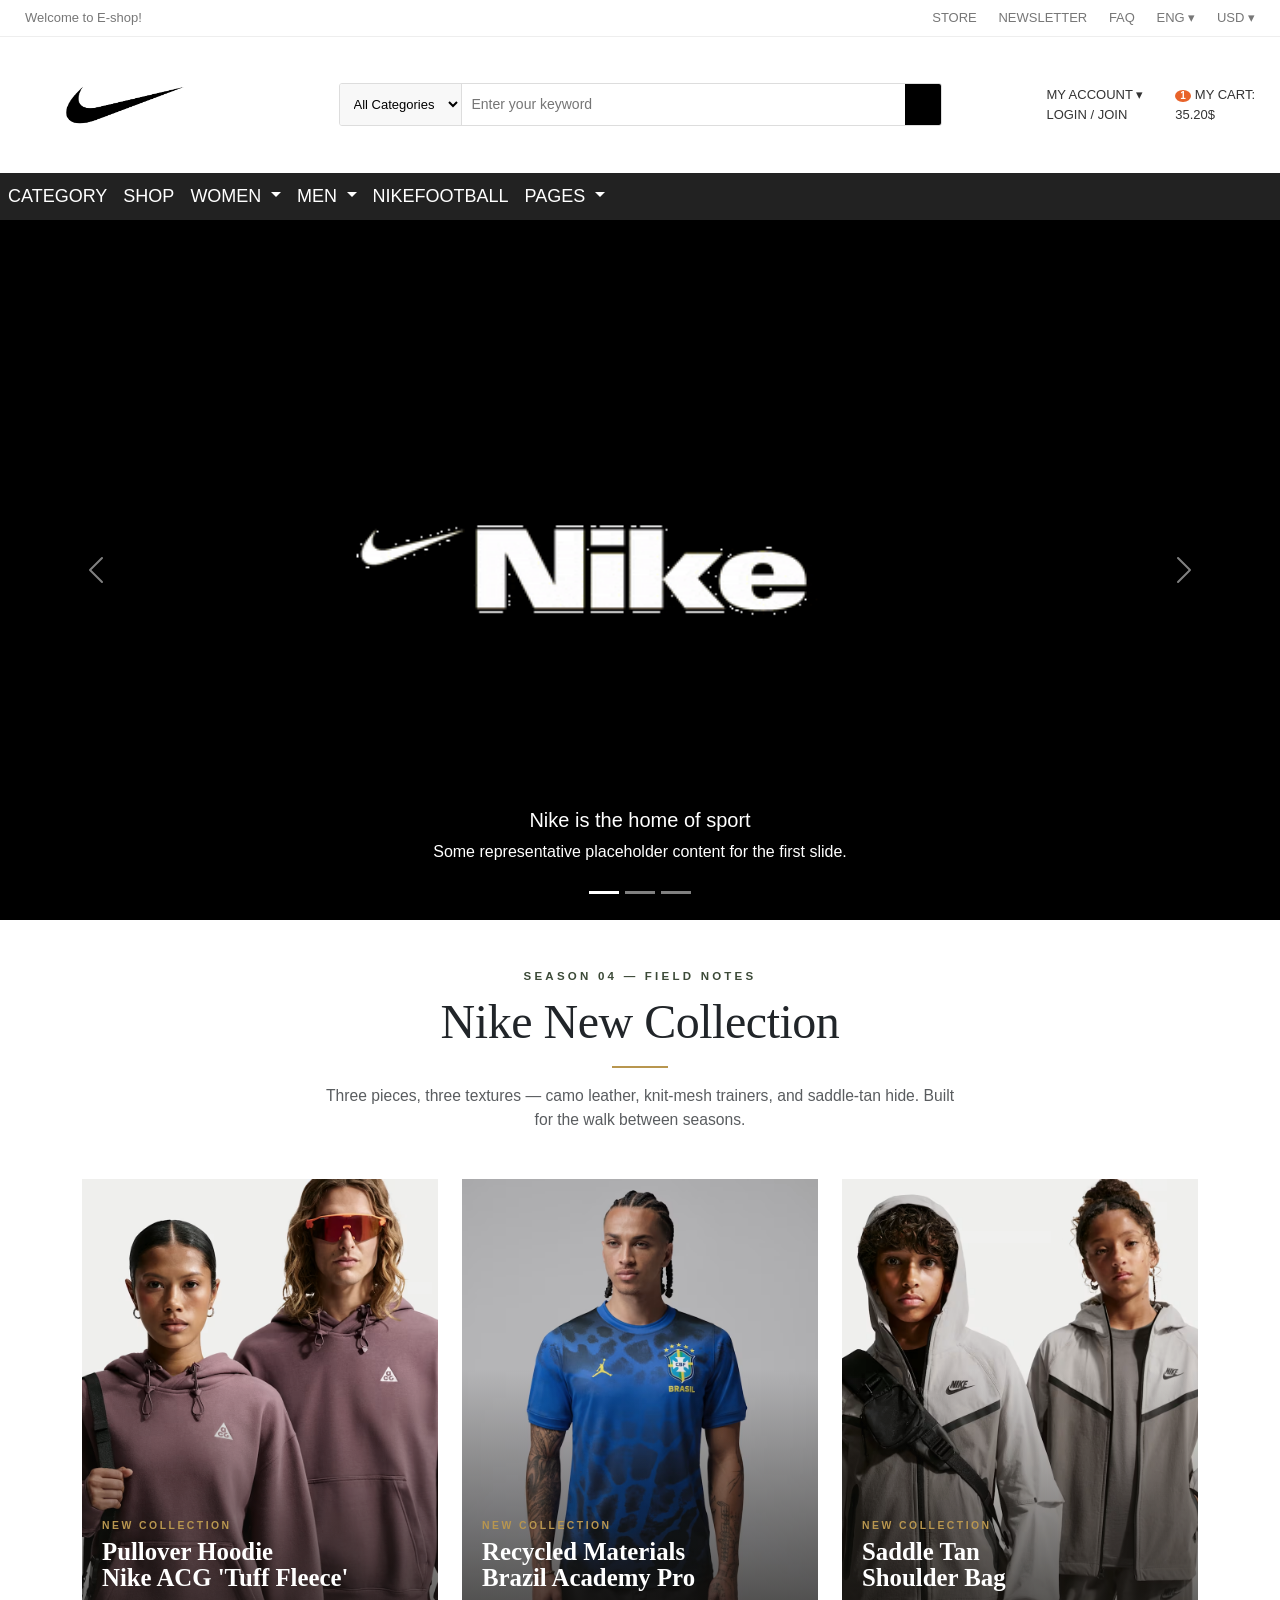
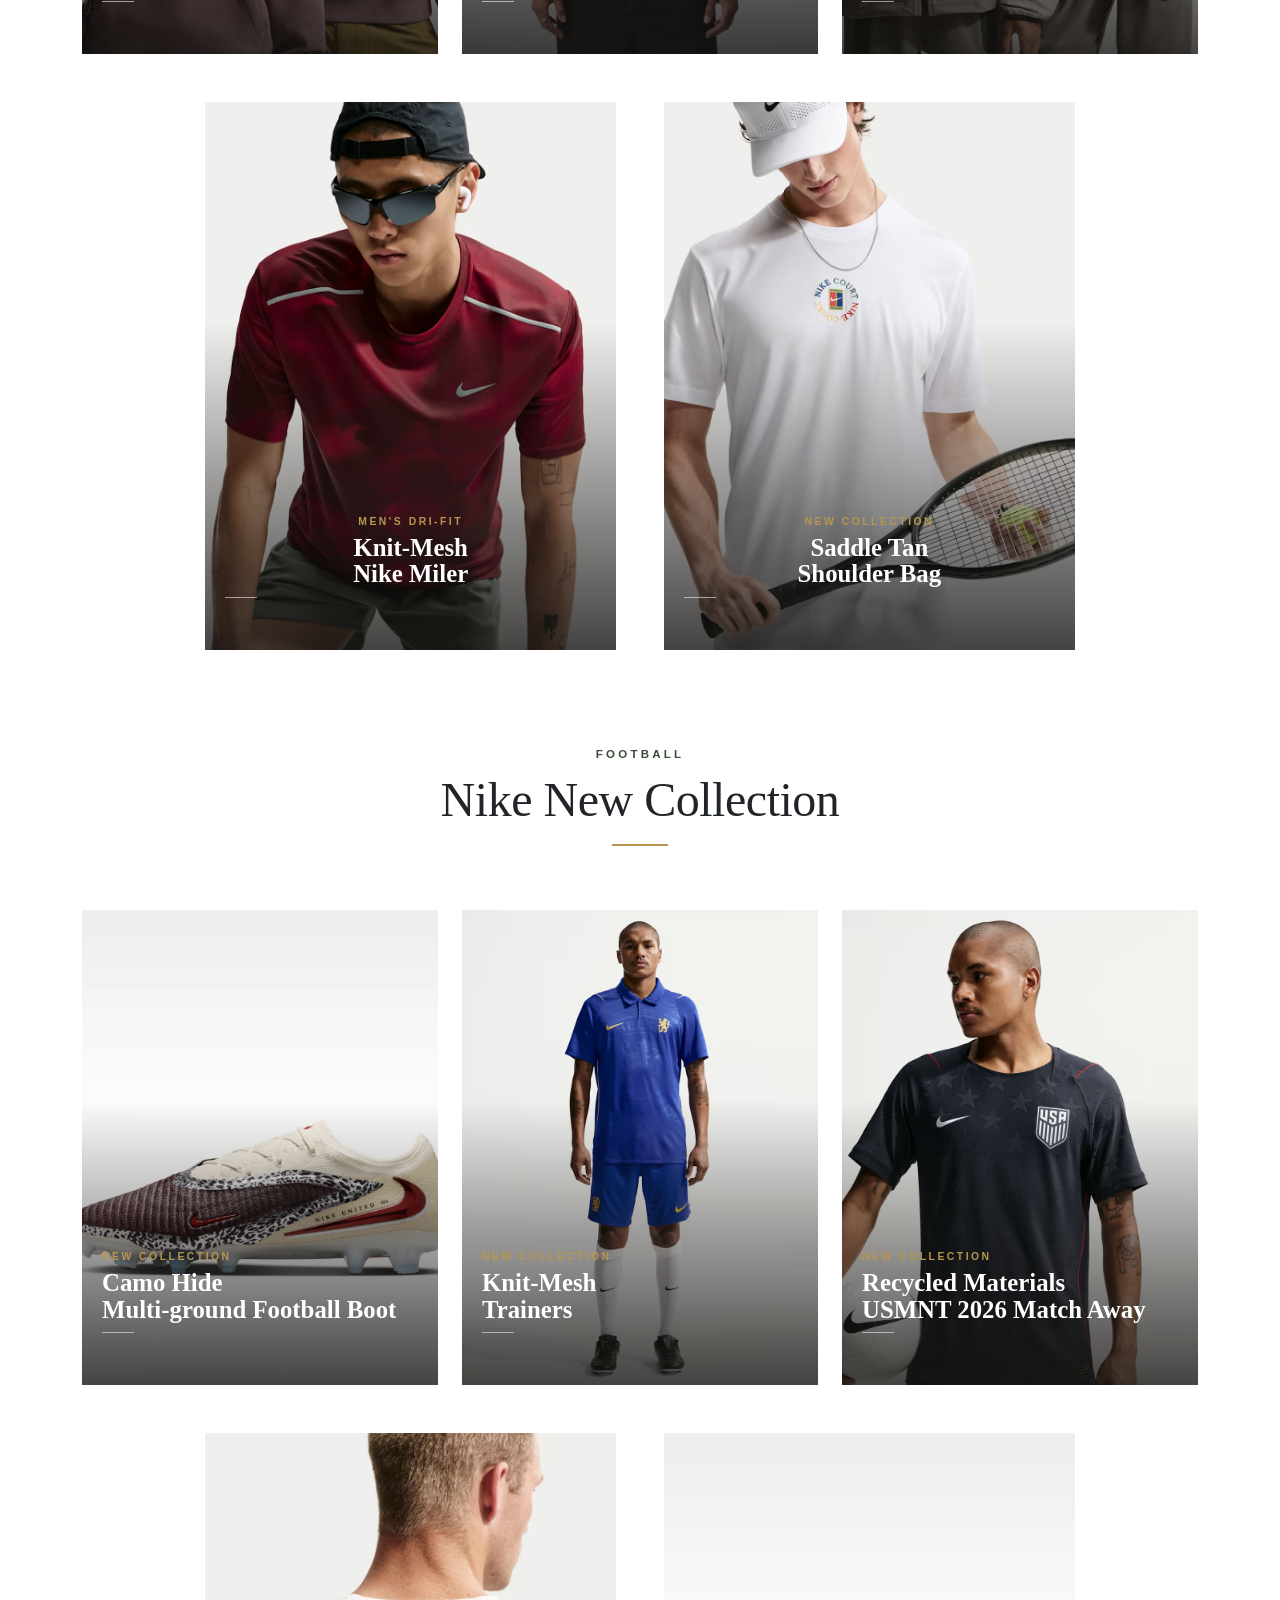
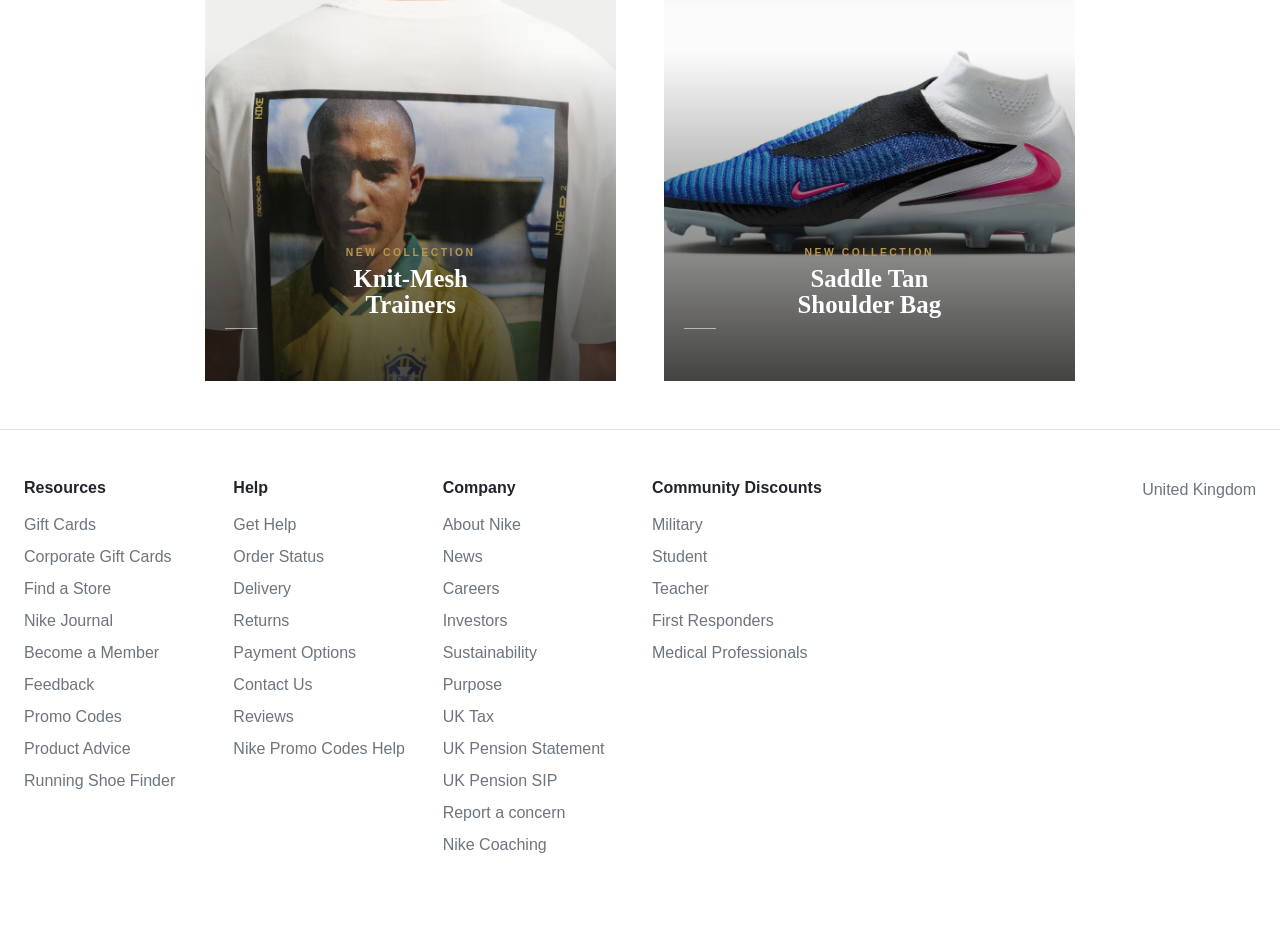
==== commit c6dcaa0b: "update home page" ====
--- a/index.html
+++ b/index.html
@@ -1,188 +1,123 @@
 <!DOCTYPE html>
 <html lang="en">
-
 <head>
-  <meta charset="UTF-8">
-  <meta name="viewport" content="width=device-width, initial-scale=1.0">
-  <title>E-Shop Header</title>
-  <link rel="stylesheet" href="css/index.css">
-  <link href="https://cdnjs.cloudflare.com/ajax/libs/bootstrap/5.3.3/css/bootstrap.min.css" rel="stylesheet">
-  <link rel="stylesheet"
-    href="https://cdnjs.cloudflare.com/ajax/libs/bootstrap-icons/1.13.1/font/bootstrap-icons.min.css"
-    integrity="sha512-t7Few9xlddEmgd3oKZQahkNI4dS6l80+eGEzFQiqtyVYdvcSG2D3Iub77R20BdotfRPA9caaRkg1tyaJiPmO0g=="
-    crossorigin="anonymous" referrerpolicy="no-referrer" />
-  <style>
-    body {
-      font-family: Arial, Helvetica, sans-serif;
-      background: #ffffff;
-    }
-
+<meta charset="UTF-8">
+<meta name="viewport" content="width=device-width, initial-scale=1.0">
+<title>E-Shop Header</title>
+<link rel="stylesheet" href="css/index.css">
+<link href="https://cdnjs.cloudflare.com/ajax/libs/bootstrap/5.3.3/css/bootstrap.min.css" rel="stylesheet">
+<link rel="stylesheet" href="https://cdnjs.cloudflare.com/ajax/libs/bootstrap-icons/1.13.1/font/bootstrap-icons.min.css" integrity="sha512-t7Few9xlddEmgd3oKZQahkNI4dS6l80+eGEzFQiqtyVYdvcSG2D3Iub77R20BdotfRPA9caaRkg1tyaJiPmO0g==" crossorigin="anonymous" referrerpolicy="no-referrer" />
+<style>
+  body { font-family: Arial, Helvetica, sans-serif; background: #ffffff;  }
+  .navbar {
+     max-width: 1500px;
+    margin: 0 auto;
+   
+    
+    background-color: #222;
+  }
+  .card{
+      max-width: 1500px;
+    margin: 0 auto;
+    
+  }
+  .card img{
+      max-width: 1500px;
+    margin: 0 auto;
+  }
+  .carousel{
+      max-width: 1500px;
+    margin: 0 auto;
+    
+  }
+  .carousel img{
+    height: 700px;
+  }
   .header-wrap {
     max-width: 1500px;
     margin: 0 auto;
     border-radius: 6px;
     overflow: hidden;
   }
-
-    /* ✅ overflow: visible so dropdowns are not clipped */
-    .navbar {
-      max-width: 1500px;
-      margin: 0 auto;
-      background-color: #222;
-      overflow: visible;
-    }
-
-    .carousel {
-      max-width: 1500px;
-      margin: 0 auto;
-    }
-
-    .carousel img {
-      height: 700px;
-      object-fit: cover;
-    }
-
-    .card {
-      max-width: 1500px;
-      margin: 0 auto;
-    }
-
-    .top-bar {
-      background: #fff;
-      border-bottom: 1px solid #eee;
-      font-size: 13px;
-      color: #777;
-      padding: 8px 25px;
-    }
-
-    .top-bar a {
-      color: #777;
-      text-decoration: none;
-      margin-left: 18px;
-    }
-
-    .top-bar a:first-child {
-      margin-left: 0;
-    }
-
-    .main-bar {
-      padding: 18px 25px;
-    }
-
-    .logo {
-      font-size: 28px;
-      font-weight: bold;
-      color: #222;
-      white-space: nowrap;
-    }
-
-    .logo span {
-      color: #e8632a;
-    }
-
-    .search-box {
-      display: flex;
-      border: 1px solid #ddd;
-      border-radius: 3px;
-      overflow: hidden;
-    }
-
-    .search-box select {
-      border: none;
-      border-right: 1px solid #ddd;
-      padding: 0 10px;
-      background: #f8f8f8;
-      font-size: 13px;
-    }
-
-    .search-box input {
-      flex: 1;
-      border: none;
-      padding: 10px;
-      font-size: 14px;
-      outline: none;
-    }
-
-    .search-box button {
-      background: #000000;
-      border: none;
-      color: #fff;
-      padding: 0 18px;
-    }
-
-    .account,
-    .cart {
-      display: flex;
-      align-items: center;
-      gap: 8px;
-      font-size: 13px;
-      color: #333;
-    }
-
-    .icon {
-      font-size: 22px;
-    }
-
-    .cart .badge {
-      background: #e8632a;
-      color: #fff;
-      border-radius: 50%;
-      font-size: 10px;
-      padding: 1px 5px;
-      margin-right: 4px;
-    }
-
-    /* nav links */
-    .navbar .nav-link {
-      font-size: 15px;
-      color: #fff;
-      padding: 14px 16px;
-      display: flex;
-      align-items: center;
-      height: 100%;
-    }
-
-    .navbar .nav-link:hover,
-    .navbar .nav-link:focus {
-      color: #e8632a;
-    }
-
-    /* categories orange button */
-    .categories-btn {
-      background-color: #e8632a;
-      color: #fff;
-      font-size: 15px;
-      font-weight: bold;
-      letter-spacing: 0.5px;
-      padding: 14px 22px;
-      display: flex;
-      align-items: center;
-      gap: 10px;
-      white-space: nowrap;
-      text-decoration: none;
-      border: none;
-    }
-
-    .categories-btn:hover {
-      color: #fff;
-      background-color: #d6551f;
-    }
-
-    .categories-btn i {
-      font-size: 18px;
-    }
-
-    /* offcanvas dark background */
-    .offcanvas {
-      background-color: #222;
-    }
-
-    .offcanvas .btn-close {
-      filter: invert(1) grayscale(100%) brightness(200%);
-    }
-  </style>
+  footer{
+    max-width: 1500px;
+    margin: 0 auto;
+  }
+
+  .top-bar {
+    background: #fff;
+    border-bottom: 1px solid #eee;
+    font-size: 13px;
+    color: #777;
+    padding: 8px 25px;
+  }
+  .top-bar a { color: #777; text-decoration: none; margin-left: 18px; }
+  .top-bar a:first-child { margin-left: 0; }
+
+  .main-bar {  padding: 18px 25px; }
+
+  .logo { font-size: 28px; font-weight: bold; color: #222; white-space: nowrap; }
+  .logo span { color: #e8632a; }
+
+  .search-box { display: flex; border: 1px solid #ddd; border-radius: 3px; overflow: hidden; }
+  .search-box select {
+    border: none; border-right: 1px solid #ddd; padding: 0 10px;
+    background: #f8f8f8; font-size: 13px;
+  }
+  .search-box input { flex: 1; border: none; padding: 10px; font-size: 14px; outline: none; }
+  .search-box button { background: #000000; border: none; color: #fff; padding: 0 18px; }
+
+  .account, .cart { display: flex; align-items: center; gap: 8px; font-size: 13px; color: #333; }
+  .icon { font-size: 22px; }
+  .cart .badge {
+    background: #e8632a; color: #fff; border-radius: 50%;
+    font-size: 10px; padding: 1px 5px; margin-right: 4px;
+  }
+
+  /* nav links */
+  .navbar .nav-link {
+    font-size: 18px;
+    color: #fff;
+    padding: 10px 16px;
+  }
+  .navbar .nav-link:hover,
+  .navbar .nav-link:focus {
+    color: #e8632a;
+  }
+  .navbar .dropdown-menu {
+    --bs-dropdown-min-width: 10rem;
+  }
+   .categories-btn {
+    background-color: #e8632a;
+    color: #fff;
+    font-size: 15px;
+    font-weight: bold;
+    letter-spacing: 0.5px;
+    padding: 22px 22px;
+    display: flex;
+    align-items: center;
+    gap: 10px;
+    white-space: nowrap;
+    text-decoration: none;
+  }
+  .categories-btn:hover {
+    color: #fff;
+    background-color: #d6551f;
+  }
+  .categories-btn i {
+    font-size: 18px;
+  }
+ 
+
+  /* offcanvas (mobile) styling so links are readable on the dark background */
+  .offcanvas {
+    background-color: #222;
+  }
+  .offcanvas .btn-tclose {
+    filter: invert(1) grayscale(100%) brightness(200%);
+  }
+</style>
 </head>
-
 <body>
 
   <div class="header-wrap">
@@ -202,7 +137,7 @@
       <div class="row align-items-center gy-3">
 
         <div class="col-12 col-md-3 text-center text-md-start">
-          <img src="./img/logo.jpg" style="width: 200px; height: 100px; border-radius: 50%;">
+         <img src="./img/logo.jpg" style="width: 200px; height: 100px; border-radius: 50%;">
         </div>
 
         <div class="col-12 col-md-6">
@@ -234,19 +169,18 @@
   </div>
 
   <!-- nav -->
-  <nav class="navbar navbar-expand-lg">
-    <div class="container-fluid">
-      <a class="navbar-brand text-white" href="#"></a>
-      <button class="navbar-toggler" type="button" data-bs-toggle="offcanvas" data-bs-target="#offcanvasNavbar" aria-controls="offcanvasNavbar" aria-label="Toggle navigation">
-        <span class="bi bi-justify text-white  "></span>
+  <nav class="navbar navbar-expand-lg p-0">
+    <div class="container-fluid p-0 align-items-stretch">
+
+      
+
+      <!-- Hamburger toggler (visible on mobile only) -->
+      <button class="navbar-toggler text-white border-0 ms-auto me-3 my-2" type="button" data-bs-toggle="offcanvas" data-bs-target="#offcanvasNavbar" aria-controls="offcanvasNavbar" aria-label="Toggle navigation">
+        <span class="bi bi-justify fs-4 text-white"></span>
       </button>
-        <a class="categories-btn" href="#">
-          <i class="bi bi-list"></i> CATEGORIES
-        </a>
-
-      <!-- Nav links -->
-      <div class="offcanvas offcanvas-end offcanvas-lg" tabindex="-1" id="offcanvasNavbar"
-        aria-labelledby="offcanvasNavbarLabel">
+        
+
+      <div class="offcanvas offcanvas-end offcanvas-lg" tabindex="-1" id="offcanvasNavbar" aria-labelledby="offcanvasNavbarLabel">
         <div class="offcanvas-header">
           <h5 class="offcanvas-title text-white" id="offcanvasNavbarLabel">Menu</h5>
           <button type="button" class="btn-close" data-bs-dismiss="offcanvas" aria-label="Close"></button>
@@ -257,11 +191,10 @@
               <a class="nav-link" href="#">CATEGORY</a>
             </li>
             <li class="nav-item">
-              <a class="nav-link" href="./page/shop.html">SHOP</a>
+              <a class="nav-link" href="#">SHOP</a>
             </li>
-            <li class="nav-item dropdown">
-              <a class="nav-link dropdown-toggle" href="#" role="button" data-bs-toggle="dropdown"
-                aria-expanded="false">
+             <li class="nav-item dropdown">
+              <a class="nav-link dropdown-toggle" href="#" role="button" data-bs-toggle="dropdown" aria-expanded="false">
                 WOMEN
               </a>
               <ul class="dropdown-menu">
@@ -270,9 +203,8 @@
                 <li><a class="dropdown-item" href="#">Something else here</a></li>
               </ul>
             </li>
-            <li class="nav-item dropdown">
-              <a class="nav-link dropdown-toggle" href="#" role="button" data-bs-toggle="dropdown"
-                aria-expanded="false">
+             <li class="nav-item dropdown">
+              <a class="nav-link dropdown-toggle" href="#" role="button" data-bs-toggle="dropdown" aria-expanded="false">
                 MEN
               </a>
               <ul class="dropdown-menu">
@@ -282,18 +214,17 @@
               </ul>
             </li>
             <li class="nav-item">
-                <a class="nav-link" href="#">SALE</a>
+              <a class="nav-link" href="#">NIKEFOOTBALL</a>
             </li>
             <li class="nav-item dropdown">
-              <a class="nav-link dropdown-toggle" href="#" role="button" data-bs-toggle="dropdown"
-                aria-expanded="false">
+              <a class="nav-link dropdown-toggle" href="#" role="button" data-bs-toggle="dropdown" aria-expanded="false">
                 PAGES
               </a>
 
               <ul class="dropdown-menu">
-                <li><a class="dropdown-item" href="#">Top up</a></li>
-                <li><a class="dropdown-item" href="#">Another action</a></li>
-                <li><a class="dropdown-item" href="#">Something else here</a></li>
+                <li><a class="dropdown-item" href="./page/about.html">About Us</a></li>
+                <li><a class="dropdown-item" href="./page/contact.html">Contact</a></li>
+                <li><a class="dropdown-item" href="index.html">Home Page</a></li>
               </ul>
             </li>
           </ul>
@@ -303,36 +234,37 @@
   </nav>
 
   <!-- slide -->
-
-  <div id="carouselExampleDark" class="carousel carousel-dark slide">
+<div id="carouselExampleDark" class="carousel carousel-white slide" data-bs-ride="carousel">
   <div class="carousel-indicators">
     <button type="button" data-bs-target="#carouselExampleDark" data-bs-slide-to="0" class="active" aria-current="true" aria-label="Slide 1"></button>
     <button type="button" data-bs-target="#carouselExampleDark" data-bs-slide-to="1" aria-label="Slide 2"></button>
     <button type="button" data-bs-target="#carouselExampleDark" data-bs-slide-to="2" aria-label="Slide 3"></button>
   </div>
+
   <div class="carousel-inner">
     <div class="carousel-item active" data-bs-interval="10000">
-      <img src="./img/2.webp" class="d-block w-100" alt="...">
+      <img src="./img/banner2gif.gif" class="d-block w-100" alt="Slide 1">
       <div class="carousel-caption d-none d-md-block">
-        <h5>First slide label</h5>
+        <h5>Nike is the home of sport</h5>
         <p>Some representative placeholder content for the first slide.</p>
       </div>
     </div>
     <div class="carousel-item" data-bs-interval="2000">
-      <img src="./img/3.webp" class="d-block w-100" alt="...">
+      <img src="./img/bannergif.gif" class="d-block w-100" alt="Slide 2">
       <div class="carousel-caption d-none d-md-block">
         <h5>Second slide label</h5>
         <p>Some representative placeholder content for the second slide.</p>
       </div>
     </div>
     <div class="carousel-item">
-      <img src="./img/shosebanner.jpg" class="d-block w-100" alt="...">
+      <img src="./img/footballgif.gif" class="d-block w-100" alt="Slide 3">
       <div class="carousel-caption d-none d-md-block">
         <h5>Third slide label</h5>
         <p>Some representative placeholder content for the third slide.</p>
       </div>
     </div>
-  </div>
+  </div> <!-- ✅ closes carousel-inner -->
+
   <button class="carousel-control-prev" type="button" data-bs-target="#carouselExampleDark" data-bs-slide="prev">
     <span class="carousel-control-prev-icon" aria-hidden="true"></span>
     <span class="visually-hidden">Previous</span>
@@ -341,83 +273,176 @@
     <span class="carousel-control-next-icon" aria-hidden="true"></span>
     <span class="visually-hidden">Next</span>
   </button>
+</div> <!-- ✅ closes carouselExampleDark -->
+
+
+
+  <!-- card -->
+   
+
+
+  
+
+   <div class="container py-5 py-md-6">
+ 
+  <div class="row justify-content-center text-center mb-5">
+    <div class="col-lg-7">
+      <div class="eyebrow mb-2">Season 04 — Field Notes</div>
+      <h1 class="section-title display-5 mb-3">Nike New Collection</h1>
+      <div class="divider mx-auto mb-3"></div>
+      <p class="text-muted mb-0" style="font-size:.98rem;">
+        Three pieces, three textures — camo leather, knit-mesh trainers,
+        and saddle-tan hide. Built for the walk between seasons.
+      </p>
+    </div>
+  </div>
+
+  
+ 
+  <div class="row g-3 g-md-4">
+ 
+    <div class="col-12 col-md-4">
+      <a href="#" class="drop-card">
+        <span class="drop-index"></span>
+        <img src="./img/new3.avif" alt="Camo leather crossbody bag">
+        <div class="drop-body">
+          <span class="drop-tag">New Collection</span>
+          <h3 class="drop-title">Pullover Hoodie
+<br>Nike ACG 'Tuff Fleece'</h3>
+          <div class="drop-rule"></div>
+          <div class="drop-cta">Shop the hoodie &rarr;</div>
+        </div>
+      </a>
+    </div>
+ 
+    <div class="col-12 col-md-4">
+      <a href="#" class="drop-card">
+        <span class="drop-index"></span>
+        <img src="./img/new2.avif" alt="Knit mesh sneakers">
+        <div class="drop-body">
+          <span class="drop-tag">New Collection</span>
+          <h3 class="drop-title">Recycled Materials<br>Brazil Academy Pro</h3>
+          <div class="drop-rule"></div>
+          <div class="drop-cta">Shop the jersey &rarr;</div>
+        </div>
+      </a>
+    </div>
+ 
+    <div class="col-12 col-md-4">
+      <a href="#" class="drop-card">
+        <span class="drop-index"></span>
+        <img src="./img/new4.avif" alt="Saddle tan leather bag">
+        <div class="drop-body">
+          <span class="drop-tag">New Collection</span>
+          <h3 class="drop-title">Saddle&nbsp;Tan<br>Shoulder Bag</h3>
+          <div class="drop-rule"></div>
+          <div class="drop-cta">Shop the bag &rarr;</div>
+        </div>
+      </a>
+    </div>
+ 
+  </div>
 </div>
 
-<div class="card ">
-  <div class="d-flex g-4">
-
-    <div class="col-lg-4 " style="width: 470px;">
-      <img src="https://encrypted-tbn0.gstatic.com/images?q=tbn:ANd9GcSfkwrzJNL8kXeFYCNeVQPVnNJCtQ0hKj-VlxSoqwEjjuREmewDxuHGB9rD&s=10">
-    </div>
-    <div class="col-lg-4">
-      <img src="https://encrypted-tbn0.gstatic.com/images?q=tbn:ANd9GcSfkwrzJNL8kXeFYCNeVQPVnNJCtQ0hKj-VlxSoqwEjjuREmewDxuHGB9rD&s=10">
-    </div>
-    <div class="col-lg-4">
-      <img src="https://encrypted-tbn0.gstatic.com/images?q=tbn:ANd9GcSfkwrzJNL8kXeFYCNeVQPVnNJCtQ0hKj-VlxSoqwEjjuREmewDxuHGB9rD&s=10">
-    </div>
-  </div>
-
-</div>
-  
-
-  
- 
-  <div class="row g-3 g-md-4">
- 
-    <div class="col-12 col-md-4">
-      <a href="#" class="drop-card">
-        <span class="drop-index">01</span>
-        <img src="./img/new3.avif" alt="Camo leather crossbody bag">
-        <div class="drop-body">
-          <span class="drop-tag">New Collection</span>
-          <h3 class="drop-title">Camo&nbsp;Hide<br>Crossbody</h3>
-          <div class="drop-rule"></div>
-          <div class="drop-cta">Shop the bag &rarr;</div>
-        </div>
-      </a>
-    </div>
- 
-    <div class="col-12 col-md-4">
-      <a href="#" class="drop-card">
-        <span class="drop-index">02</span>
-        <img src="./img/new2.avif" alt="Knit mesh sneakers">
-        <div class="drop-body">
-          <span class="drop-tag">New Collection</span>
-          <h3 class="drop-title">Knit&#8209;Mesh<br>Trainers</h3>
-          <div class="drop-rule"></div>
-          <div class="drop-cta">Shop the trainers &rarr;</div>
-        </div>
-      </a>
-    </div>
- 
-    <div class="col-12 col-md-4">
-      <a href="#" class="drop-card">
-        <span class="drop-index">03</span>
-        <img src="./img/new4.avif" alt="Saddle tan leather bag">
-        <div class="drop-body">
-          <span class="drop-tag">New Collection</span>
-          <h3 class="drop-title">Saddle&nbsp;Tan<br>Shoulder Bag</h3>
-          <div class="drop-rule"></div>
-          <div class="drop-cta">Shop the bag &rarr;</div>
-        </div>
-      </a>
-    </div>
- 
-  </div>
-</div>
-
-<<<<<<< HEAD
-</body>
-</html> 
-=======
-
-
-<div  class="row justify-content-center text-center mb-5">
+
+
+<div  class="row justify-content-center text-center mb-5 gap-4">
 
   <div class="col-12 col-md-4">
     <a href="#" class="drop-card">
-      <span class="drop-index">02</span>
-      <img src="./img/shosenew.avif" alt="Knit mesh sneakers">
+      <span class="drop-index"></span>
+      <img src="./img/coolboy.avif" alt="Knit mesh sneakers">
+      <div class="drop-body">
+        <span class="drop-tag">Men's Dri-FIT</span>
+        <h3 class="drop-title">Knit&#8209;Mesh<br>Nike Miler</h3>
+        <div class="drop-rule"></div>
+        <div class="drop-cta">Shop the shirt &rarr;</div>
+      </div>
+    </a>
+  </div>
+ 
+  <div class="col-12 col-md-4">
+      <a href="#" class="drop-card">
+        <span class="drop-index"></span>
+        <img src="./img/new5.avif" alt="Saddle tan leather bag">
+        <div class="drop-body">
+          <span class="drop-tag">New Collection</span>
+          <h3 class="drop-title">Saddle&nbsp;Tan<br>Shoulder Bag</h3>
+          <div class="drop-rule"></div>
+          <div class="drop-cta">Shop the bag &rarr;</div>
+        </div>
+      </a>
+    </div>
+
+
+
+  </div>
+  
+   <div class="container py-5 py-md-6">
+ 
+  <div class="row justify-content-center text-center mb-5">
+    <div class="col-lg-7">
+      <div class="eyebrow mb-2">Football</div>
+      <h1 class="section-title display-5 mb-3">Nike New Collection</h1>
+      <div class="divider mx-auto mb-3"></div>
+     
+    </div>
+  </div>
+
+  
+ 
+  <div class="row g-3 g-md-4">
+ 
+    <div class="col-12 col-md-4">
+      <a href="#" class="drop-card">
+        <span class="drop-index"></span>
+        <img src="./img/football.avif" alt="Camo leather crossbody bag">
+        <div class="drop-body">
+          <span class="drop-tag">New Collection</span>
+          <h3 class="drop-title">Camo&nbsp;Hide<br>Multi-ground Football Boot</h3>
+          <div class="drop-rule"></div>
+          <div class="drop-cta">Shop the boot &rarr;</div>
+        </div>
+      </a>
+    </div>
+ 
+    <div class="col-12 col-md-4">
+      <a href="#" class="drop-card">
+        <span class="drop-index"></span>
+        <img src="./img/football2.avif" alt="Knit mesh sneakers">
+        <div class="drop-body">
+          <span class="drop-tag">New Collection</span>
+          <h3 class="drop-title">Knit&#8209;Mesh<br>Trainers</h3>
+          <div class="drop-rule"></div>
+          <div class="drop-cta">Shop the shirt &rarr;</div>
+        </div>
+      </a>
+    </div>
+ 
+    <div class="col-12 col-md-4">
+      <a href="#" class="drop-card">
+        <span class="drop-index"></span>
+        <img src="./img/football3.avif" alt="Saddle tan leather bag">
+        <div class="drop-body">
+          <span class="drop-tag">New Collection</span>
+          <h3 class="drop-title">Recycled Materials
+
+         <br>USMNT 2026 Match Away</h3>
+          <div class="drop-rule"></div>
+          <div class="drop-cta">Shop the jersey &rarr;</div>
+        </div>
+      </a>
+    </div>
+ 
+  </div>
+</div>
+
+<div  class="row justify-content-center text-center mb-5 gap-4">
+
+  <div class="col-12 col-md-4">
+    <a href="#" class="drop-card">
+      <span class="drop-index"></span>
+      <img src="./img/brazil.avif" alt="Knit mesh sneakers">
       <div class="drop-body">
         <span class="drop-tag">New Collection</span>
         <h3 class="drop-title">Knit&#8209;Mesh<br>Trainers</h3>
@@ -443,15 +468,85 @@
 
 
   </div>
+
+  <!-- footer -->
+
+
+  <footer class="border-top py-5">
+  <div class="container-fluid px-4">
+    <div class="row">
+      <!-- Resources -->
+      <div class="col-6 col-md-3 col-lg-2 mb-4">
+        <h6 class="fw-bold mb-3">Resources</h6>
+        <ul class="list-unstyled">
+          <li class="mb-2"><a href="#" class="text-secondary text-decoration-none">Gift Cards</a></li>
+          <li class="mb-2"><a href="#" class="text-secondary text-decoration-none">Corporate Gift Cards</a></li>
+          <li class="mb-2"><a href="#" class="text-secondary text-decoration-none">Find a Store</a></li>
+          <li class="mb-2"><a href="#" class="text-secondary text-decoration-none">Nike Journal</a></li>
+          <li class="mb-2"><a href="#" class="text-secondary text-decoration-none">Become a Member</a></li>
+          <li class="mb-2"><a href="#" class="text-secondary text-decoration-none">Feedback</a></li>
+          <li class="mb-2"><a href="#" class="text-secondary text-decoration-none">Promo Codes</a></li>
+          <li class="mb-2"><a href="#" class="text-secondary text-decoration-none">Product Advice</a></li>
+          <li class="mb-2"><a href="#" class="text-secondary text-decoration-none">Running Shoe Finder</a></li>
+        </ul>
+      </div>
+
+      <!-- Help -->
+      <div class="col-6 col-md-3 col-lg-2 mb-4">
+        <h6 class="fw-bold mb-3">Help</h6>
+        <ul class="list-unstyled">
+          <li class="mb-2"><a href="#" class="text-secondary text-decoration-none">Get Help</a></li>
+          <li class="mb-2"><a href="#" class="text-secondary text-decoration-none">Order Status</a></li>
+          <li class="mb-2"><a href="#" class="text-secondary text-decoration-none">Delivery</a></li>
+          <li class="mb-2"><a href="#" class="text-secondary text-decoration-none">Returns</a></li>
+          <li class="mb-2"><a href="#" class="text-secondary text-decoration-none">Payment Options</a></li>
+          <li class="mb-2"><a href="#" class="text-secondary text-decoration-none">Contact Us</a></li>
+          <li class="mb-2"><a href="#" class="text-secondary text-decoration-none">Reviews</a></li>
+          <li class="mb-2"><a href="#" class="text-secondary text-decoration-none">Nike Promo Codes Help</a></li>
+        </ul>
+      </div>
+
+      <!-- Company -->
+      <div class="col-6 col-md-3 col-lg-2 mb-4">
+        <h6 class="fw-bold mb-3">Company</h6>
+        <ul class="list-unstyled">
+          <li class="mb-2"><a href="#" class="text-secondary text-decoration-none">About Nike</a></li>
+          <li class="mb-2"><a href="#" class="text-secondary text-decoration-none">News</a></li>
+          <li class="mb-2"><a href="#" class="text-secondary text-decoration-none">Careers</a></li>
+          <li class="mb-2"><a href="#" class="text-secondary text-decoration-none">Investors</a></li>
+          <li class="mb-2"><a href="#" class="text-secondary text-decoration-none">Sustainability</a></li>
+          <li class="mb-2"><a href="#" class="text-secondary text-decoration-none">Purpose</a></li>
+          <li class="mb-2"><a href="#" class="text-secondary text-decoration-none">UK Tax</a></li>
+          <li class="mb-2"><a href="#" class="text-secondary text-decoration-none">UK Pension Statement</a></li>
+          <li class="mb-2"><a href="#" class="text-secondary text-decoration-none">UK Pension SIP</a></li>
+          <li class="mb-2"><a href="#" class="text-secondary text-decoration-none">Report a concern</a></li>
+          <li class="mb-2"><a href="#" class="text-secondary text-decoration-none">Nike Coaching</a></li>
+        </ul>
+      </div>
+
+      <!-- Community Discounts -->
+      <div class="col-6 col-md-3 col-lg-2 mb-4">
+        <h6 class="fw-bold mb-3">Community Discounts</h6>
+        <ul class="list-unstyled">
+          <li class="mb-2"><a href="#" class="text-secondary text-decoration-none">Military</a></li>
+          <li class="mb-2"><a href="#" class="text-secondary text-decoration-none">Student</a></li>
+          <li class="mb-2"><a href="#" class="text-secondary text-decoration-none">Teacher</a></li>
+          <li class="mb-2"><a href="#" class="text-secondary text-decoration-none">First Responders</a></li>
+          <li class="mb-2"><a href="#" class="text-secondary text-decoration-none">Medical Professionals</a></li>
+        </ul>
+      </div>
+
+      <!-- Region selector, pushed to the right -->
+      <div class="col-lg-2 mb-4 ms-lg-auto text-lg-end">
+        <a href="#" class="text-secondary text-decoration-none">
+          <i class="bi bi-globe2"></i> United Kingdom
+        </a>
+      </div>
+    </div>
+  </div>
+</footer>
   
-    <script src="https://cdn.jsdelivr.net/npm/bootstrap@5.3.3/dist/js/bootstrap.bundle.min.js"></script>
-
-<<<<<<< HEAD
-</body>
-
-</html>
-=======
+   <script src="https://cdn.jsdelivr.net/npm/bootstrap@5.3.3/dist/js/bootstrap.bundle.min.js"></script>
+
   </body>
 </html>
->>>>>>> e543d9b6ec875dadc066cfb0d91849415dd8cad1
->>>>>>> 5ab169bded4e2f4c71ebb32b95b9b437791715a2
--- a/css/index.css
+++ b/css/index.css
@@ -143,14 +143,16 @@
     .drop-card{ aspect-ratio: 4/5; }
   }
 
-  @media screen and (min-width: 768px) and (max-width:1279px) {
-  .carousel .carousel-inner .carousel-item .img{
-    height: 40vh;
-   }
+
+@media (max-width: 768px){
+  .carousel-item img {
+    height: 50vh;
   }
-  @media screen and (min-width: 1280px)  {
-  .carousel .carousel-inner .carousel-item .img{
-    height: 70vh;
-   }
+}
+@media (min-width: 1194px){
+  .carousel-item img {
+    height: 90vh;
   }
+}
 
+
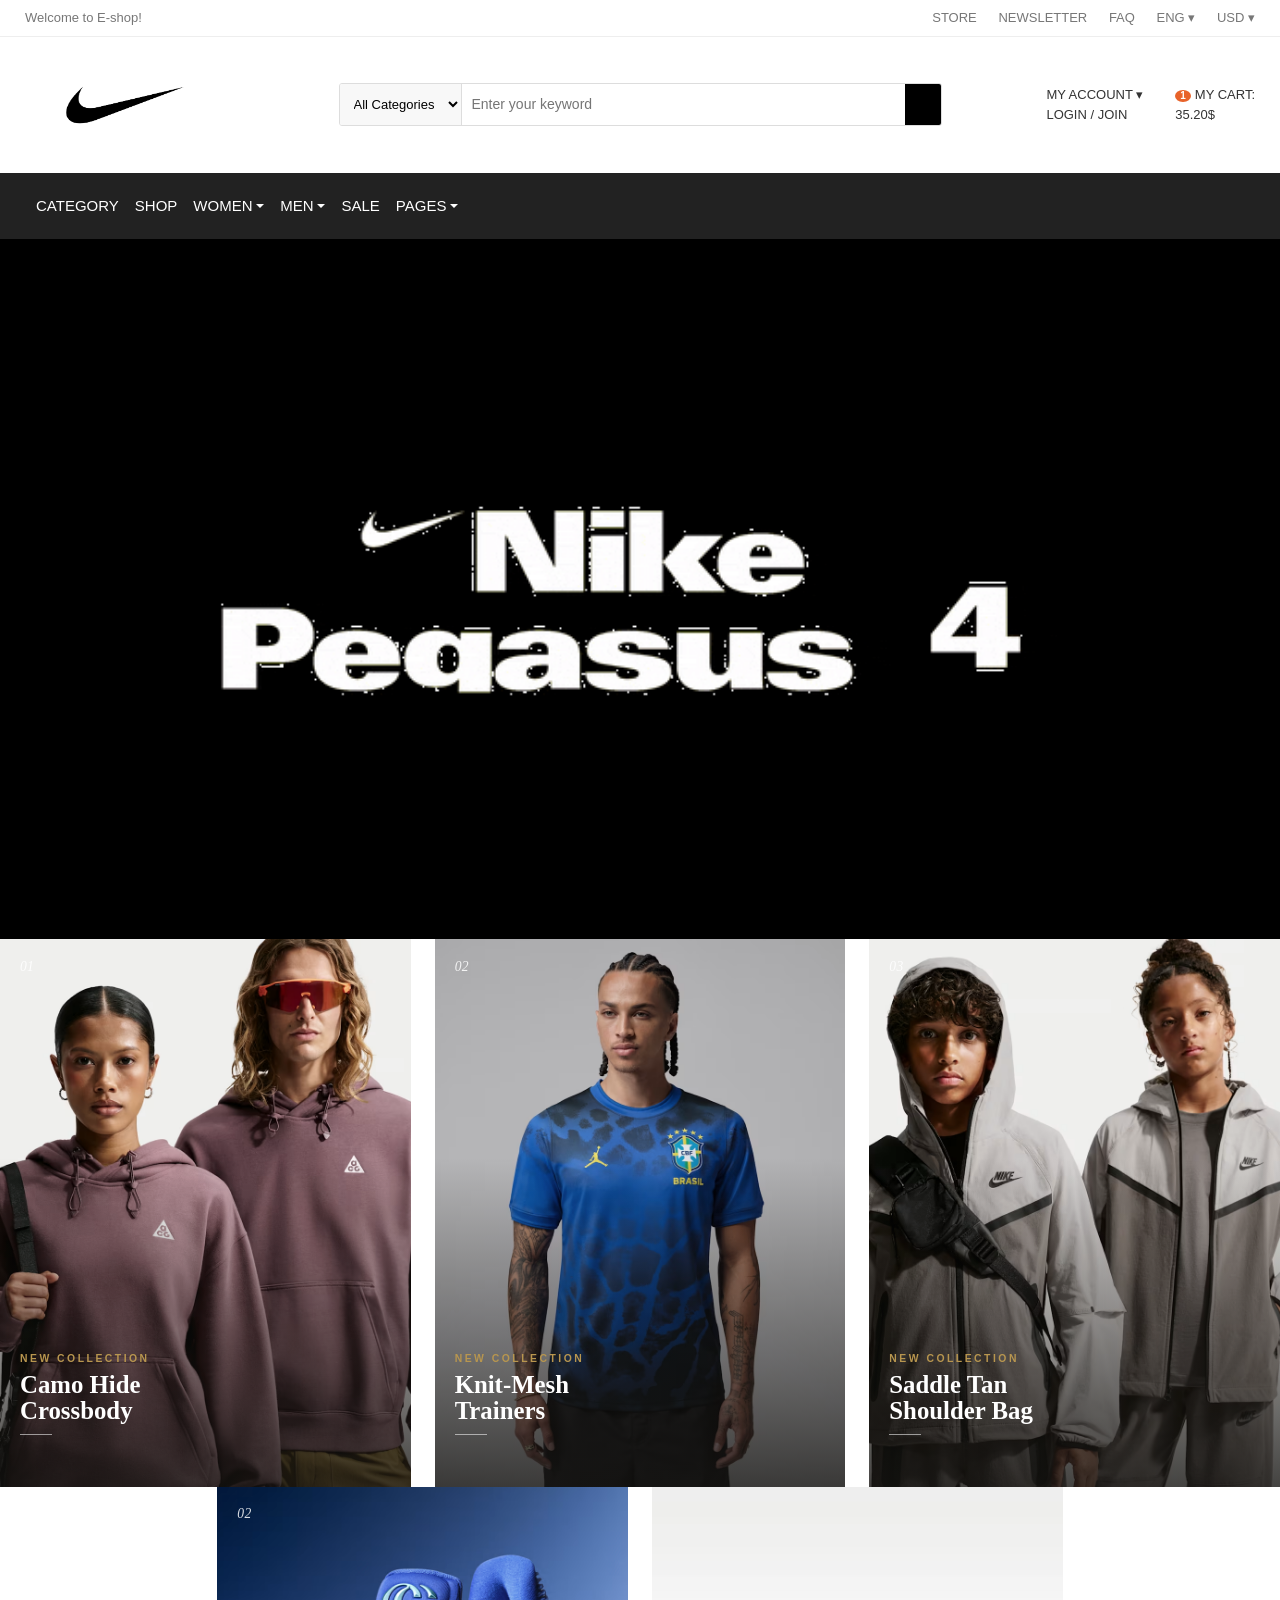
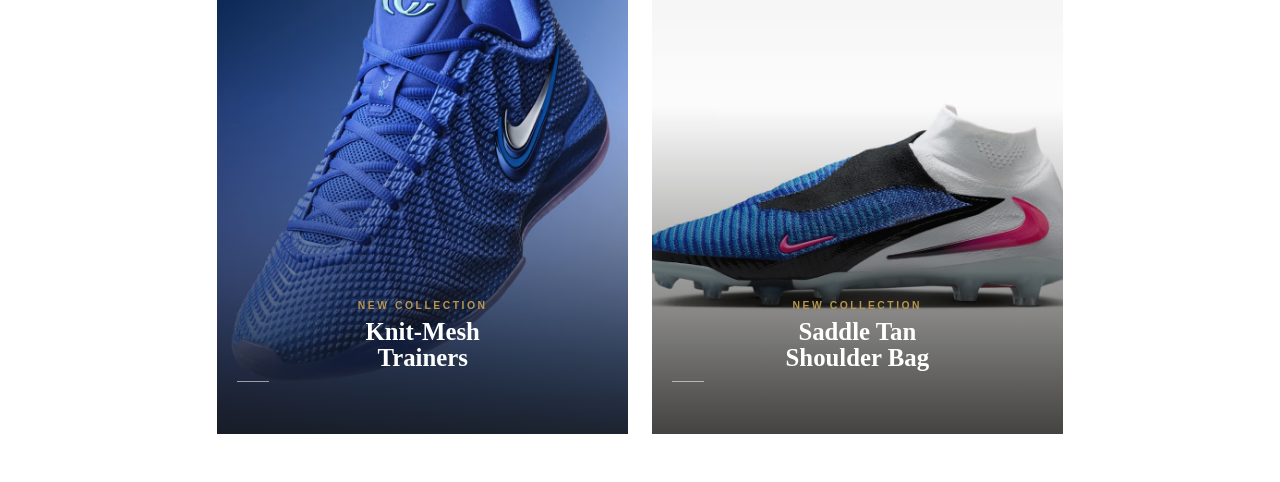
==== commit 13146f27: "finished shop man and women" ====
--- a/index.html
+++ b/index.html
@@ -1,123 +1,188 @@
 <!DOCTYPE html>
 <html lang="en">
+
 <head>
-<meta charset="UTF-8">
-<meta name="viewport" content="width=device-width, initial-scale=1.0">
-<title>E-Shop Header</title>
-<link rel="stylesheet" href="css/index.css">
-<link href="https://cdnjs.cloudflare.com/ajax/libs/bootstrap/5.3.3/css/bootstrap.min.css" rel="stylesheet">
-<link rel="stylesheet" href="https://cdnjs.cloudflare.com/ajax/libs/bootstrap-icons/1.13.1/font/bootstrap-icons.min.css" integrity="sha512-t7Few9xlddEmgd3oKZQahkNI4dS6l80+eGEzFQiqtyVYdvcSG2D3Iub77R20BdotfRPA9caaRkg1tyaJiPmO0g==" crossorigin="anonymous" referrerpolicy="no-referrer" />
-<style>
-  body { font-family: Arial, Helvetica, sans-serif; background: #ffffff;  }
-  .navbar {
-     max-width: 1500px;
-    margin: 0 auto;
-   
-    
-    background-color: #222;
-  }
-  .card{
-      max-width: 1500px;
-    margin: 0 auto;
-    
-  }
-  .card img{
-      max-width: 1500px;
-    margin: 0 auto;
-  }
-  .carousel{
-      max-width: 1500px;
-    margin: 0 auto;
-    
-  }
-  .carousel img{
-    height: 700px;
-  }
+  <meta charset="UTF-8">
+  <meta name="viewport" content="width=device-width, initial-scale=1.0">
+  <title>E-Shop Header</title>
+  <link rel="stylesheet" href="css/index.css">
+  <link href="https://cdnjs.cloudflare.com/ajax/libs/bootstrap/5.3.3/css/bootstrap.min.css" rel="stylesheet">
+  <link rel="stylesheet"
+    href="https://cdnjs.cloudflare.com/ajax/libs/bootstrap-icons/1.13.1/font/bootstrap-icons.min.css"
+    integrity="sha512-t7Few9xlddEmgd3oKZQahkNI4dS6l80+eGEzFQiqtyVYdvcSG2D3Iub77R20BdotfRPA9caaRkg1tyaJiPmO0g=="
+    crossorigin="anonymous" referrerpolicy="no-referrer" />
+  <style>
+    body {
+      font-family: Arial, Helvetica, sans-serif;
+      background: #ffffff;
+    }
+
   .header-wrap {
     max-width: 1500px;
     margin: 0 auto;
     border-radius: 6px;
     overflow: hidden;
   }
-  footer{
-    max-width: 1500px;
-    margin: 0 auto;
-  }
-
-  .top-bar {
-    background: #fff;
-    border-bottom: 1px solid #eee;
-    font-size: 13px;
-    color: #777;
-    padding: 8px 25px;
-  }
-  .top-bar a { color: #777; text-decoration: none; margin-left: 18px; }
-  .top-bar a:first-child { margin-left: 0; }
-
-  .main-bar {  padding: 18px 25px; }
-
-  .logo { font-size: 28px; font-weight: bold; color: #222; white-space: nowrap; }
-  .logo span { color: #e8632a; }
-
-  .search-box { display: flex; border: 1px solid #ddd; border-radius: 3px; overflow: hidden; }
-  .search-box select {
-    border: none; border-right: 1px solid #ddd; padding: 0 10px;
-    background: #f8f8f8; font-size: 13px;
-  }
-  .search-box input { flex: 1; border: none; padding: 10px; font-size: 14px; outline: none; }
-  .search-box button { background: #000000; border: none; color: #fff; padding: 0 18px; }
-
-  .account, .cart { display: flex; align-items: center; gap: 8px; font-size: 13px; color: #333; }
-  .icon { font-size: 22px; }
-  .cart .badge {
-    background: #e8632a; color: #fff; border-radius: 50%;
-    font-size: 10px; padding: 1px 5px; margin-right: 4px;
-  }
-
-  /* nav links */
-  .navbar .nav-link {
-    font-size: 18px;
-    color: #fff;
-    padding: 10px 16px;
-  }
-  .navbar .nav-link:hover,
-  .navbar .nav-link:focus {
-    color: #e8632a;
-  }
-  .navbar .dropdown-menu {
-    --bs-dropdown-min-width: 10rem;
-  }
-   .categories-btn {
-    background-color: #e8632a;
-    color: #fff;
-    font-size: 15px;
-    font-weight: bold;
-    letter-spacing: 0.5px;
-    padding: 22px 22px;
-    display: flex;
-    align-items: center;
-    gap: 10px;
-    white-space: nowrap;
-    text-decoration: none;
-  }
-  .categories-btn:hover {
-    color: #fff;
-    background-color: #d6551f;
-  }
-  .categories-btn i {
-    font-size: 18px;
-  }
- 
-
-  /* offcanvas (mobile) styling so links are readable on the dark background */
-  .offcanvas {
-    background-color: #222;
-  }
-  .offcanvas .btn-tclose {
-    filter: invert(1) grayscale(100%) brightness(200%);
-  }
-</style>
+
+    /* ✅ overflow: visible so dropdowns are not clipped */
+    .navbar {
+      max-width: 1500px;
+      margin: 0 auto;
+      background-color: #222;
+      overflow: visible;
+    }
+
+    .carousel {
+      max-width: 1500px;
+      margin: 0 auto;
+    }
+
+    .carousel img {
+      height: 700px;
+      object-fit: cover;
+    }
+
+    .card {
+      max-width: 1500px;
+      margin: 0 auto;
+    }
+
+    .top-bar {
+      background: #fff;
+      border-bottom: 1px solid #eee;
+      font-size: 13px;
+      color: #777;
+      padding: 8px 25px;
+    }
+
+    .top-bar a {
+      color: #777;
+      text-decoration: none;
+      margin-left: 18px;
+    }
+
+    .top-bar a:first-child {
+      margin-left: 0;
+    }
+
+    .main-bar {
+      padding: 18px 25px;
+    }
+
+    .logo {
+      font-size: 28px;
+      font-weight: bold;
+      color: #222;
+      white-space: nowrap;
+    }
+
+    .logo span {
+      color: #e8632a;
+    }
+
+    .search-box {
+      display: flex;
+      border: 1px solid #ddd;
+      border-radius: 3px;
+      overflow: hidden;
+    }
+
+    .search-box select {
+      border: none;
+      border-right: 1px solid #ddd;
+      padding: 0 10px;
+      background: #f8f8f8;
+      font-size: 13px;
+    }
+
+    .search-box input {
+      flex: 1;
+      border: none;
+      padding: 10px;
+      font-size: 14px;
+      outline: none;
+    }
+
+    .search-box button {
+      background: #000000;
+      border: none;
+      color: #fff;
+      padding: 0 18px;
+    }
+
+    .account,
+    .cart {
+      display: flex;
+      align-items: center;
+      gap: 8px;
+      font-size: 13px;
+      color: #333;
+    }
+
+    .icon {
+      font-size: 22px;
+    }
+
+    .cart .badge {
+      background: #e8632a;
+      color: #fff;
+      border-radius: 50%;
+      font-size: 10px;
+      padding: 1px 5px;
+      margin-right: 4px;
+    }
+
+    /* nav links */
+    .navbar .nav-link {
+      font-size: 15px;
+      color: #fff;
+      padding: 14px 16px;
+      display: flex;
+      align-items: center;
+      height: 100%;
+    }
+
+    .navbar .nav-link:hover,
+    .navbar .nav-link:focus {
+      color: #e8632a;
+    }
+
+    /* categories orange button */
+    .categories-btn {
+      background-color: #e8632a;
+      color: #fff;
+      font-size: 15px;
+      font-weight: bold;
+      letter-spacing: 0.5px;
+      padding: 14px 22px;
+      display: flex;
+      align-items: center;
+      gap: 10px;
+      white-space: nowrap;
+      text-decoration: none;
+      border: none;
+    }
+
+    .categories-btn:hover {
+      color: #fff;
+      background-color: #d6551f;
+    }
+
+    .categories-btn i {
+      font-size: 18px;
+    }
+
+    /* offcanvas dark background */
+    .offcanvas {
+      background-color: #222;
+    }
+
+    .offcanvas .btn-close {
+      filter: invert(1) grayscale(100%) brightness(200%);
+    }
+  </style>
 </head>
+
 <body>
 
   <div class="header-wrap">
@@ -137,7 +202,7 @@
       <div class="row align-items-center gy-3">
 
         <div class="col-12 col-md-3 text-center text-md-start">
-         <img src="./img/logo.jpg" style="width: 200px; height: 100px; border-radius: 50%;">
+          <img src="./img/logo.jpg" style="width: 200px; height: 100px; border-radius: 50%;">
         </div>
 
         <div class="col-12 col-md-6">
@@ -169,18 +234,17 @@
   </div>
 
   <!-- nav -->
-  <nav class="navbar navbar-expand-lg p-0">
-    <div class="container-fluid p-0 align-items-stretch">
-
-      
-
-      <!-- Hamburger toggler (visible on mobile only) -->
-      <button class="navbar-toggler text-white border-0 ms-auto me-3 my-2" type="button" data-bs-toggle="offcanvas" data-bs-target="#offcanvasNavbar" aria-controls="offcanvasNavbar" aria-label="Toggle navigation">
-        <span class="bi bi-justify fs-4 text-white"></span>
+  <nav class="navbar navbar-expand-lg">
+    <div class="container-fluid">
+      <a class="navbar-brand text-white" href="#"></a>
+      <button class="navbar-toggler" type="button" data-bs-toggle="offcanvas" data-bs-target="#offcanvasNavbar" aria-controls="offcanvasNavbar" aria-label="Toggle navigation">
+        <span class="bi bi-justify text-white  "></span>
       </button>
         
 
-      <div class="offcanvas offcanvas-end offcanvas-lg" tabindex="-1" id="offcanvasNavbar" aria-labelledby="offcanvasNavbarLabel">
+      <!-- Nav links -->
+      <div class="offcanvas offcanvas-end offcanvas-lg" tabindex="-1" id="offcanvasNavbar"
+        aria-labelledby="offcanvasNavbarLabel">
         <div class="offcanvas-header">
           <h5 class="offcanvas-title text-white" id="offcanvasNavbarLabel">Menu</h5>
           <button type="button" class="btn-close" data-bs-dismiss="offcanvas" aria-label="Close"></button>
@@ -191,42 +255,45 @@
               <a class="nav-link" href="#">CATEGORY</a>
             </li>
             <li class="nav-item">
-              <a class="nav-link" href="#">SHOP</a>
-            </li>
-             <li class="nav-item dropdown">
-              <a class="nav-link dropdown-toggle" href="#" role="button" data-bs-toggle="dropdown" aria-expanded="false">
+              <a class="nav-link" href="./page/shop.html">SHOP</a>
+            </li>
+            <li class="nav-item dropdown">
+              <a class="nav-link dropdown-toggle" href="#" role="button" data-bs-toggle="dropdown"
+                aria-expanded="false">
                 WOMEN
               </a>
               <ul class="dropdown-menu">
-                <li><a class="dropdown-item" href="#">Action</a></li>
+                <li><a class="dropdown-item" href="./page/Wclothes.html">Clothes</a></li>
+                <li><a class="dropdown-item" href="./page/wshose.html">Shose</a></li>
+                <li><a class="dropdown-item" href="./page/WAccessories.html">Accessosies</a></li>
+              </ul>
+            </li>
+            <li class="nav-item dropdown">
+              <a class="nav-link dropdown-toggle" href="#" role="button" data-bs-toggle="dropdown"
+                aria-expanded="false">
+                MEN
+              </a>
+              <ul class="dropdown-menu">
+                <li><a class="dropdown-item" href="./page/Mclothes.html">Clothsse</a> </li>
+                <li><a class="dropdown-item" href="./page/Mshose.html">Shose</a></li>
+                <li><a class="dropdown-item" href="./page/MsportSuit.html">Sport Suit</a></li>
+              </ul>
+            </li>
+            <li class="nav-item">
+                <a class="nav-link" href="#">SALE</a>
+            </li>
+            <li class="nav-item dropdown">
+              <a class="nav-link dropdown-toggle" href="#" role="button" data-bs-toggle="dropdown"
+                aria-expanded="false">
+                PAGES
+              </a>
+
+              <ul class="dropdown-menu">
+                <li><a class="dropdown-item" href="#">Top up</a></li>
                 <li><a class="dropdown-item" href="#">Another action</a></li>
                 <li><a class="dropdown-item" href="#">Something else here</a></li>
               </ul>
             </li>
-             <li class="nav-item dropdown">
-              <a class="nav-link dropdown-toggle" href="#" role="button" data-bs-toggle="dropdown" aria-expanded="false">
-                MEN
-              </a>
-              <ul class="dropdown-menu">
-                <li><a class="dropdown-item" href="#">Action</a></li>
-                <li><a class="dropdown-item" href="#">Another action</a></li>
-                <li><a class="dropdown-item" href="#">Something else here</a></li>
-              </ul>
-            </li>
-            <li class="nav-item">
-              <a class="nav-link" href="#">NIKEFOOTBALL</a>
-            </li>
-            <li class="nav-item dropdown">
-              <a class="nav-link dropdown-toggle" href="#" role="button" data-bs-toggle="dropdown" aria-expanded="false">
-                PAGES
-              </a>
-
-              <ul class="dropdown-menu">
-                <li><a class="dropdown-item" href="./page/about.html">About Us</a></li>
-                <li><a class="dropdown-item" href="./page/contact.html">Contact</a></li>
-                <li><a class="dropdown-item" href="index.html">Home Page</a></li>
-              </ul>
-            </li>
           </ul>
         </div>
       </div>
@@ -234,7 +301,8 @@
   </nav>
 
   <!-- slide -->
-<div id="carouselExampleDark" class="carousel carousel-white slide" data-bs-ride="carousel">
+
+  <div id="carouselExampleDark" class="carousel carousel-dark slide">
   <div class="carousel-indicators">
     <button type="button" data-bs-target="#carouselExampleDark" data-bs-slide-to="0" class="active" aria-current="true" aria-label="Slide 1"></button>
     <button type="button" data-bs-target="#carouselExampleDark" data-bs-slide-to="1" aria-label="Slide 2"></button>
@@ -277,25 +345,8 @@
 
 
 
-  <!-- card -->
-   
-
-
+</div>
   
-
-   <div class="container py-5 py-md-6">
- 
-  <div class="row justify-content-center text-center mb-5">
-    <div class="col-lg-7">
-      <div class="eyebrow mb-2">Season 04 — Field Notes</div>
-      <h1 class="section-title display-5 mb-3">Nike New Collection</h1>
-      <div class="divider mx-auto mb-3"></div>
-      <p class="text-muted mb-0" style="font-size:.98rem;">
-        Three pieces, three textures — camo leather, knit-mesh trainers,
-        and saddle-tan hide. Built for the walk between seasons.
-      </p>
-    </div>
-  </div>
 
   
  
@@ -303,34 +354,33 @@
  
     <div class="col-12 col-md-4">
       <a href="#" class="drop-card">
-        <span class="drop-index"></span>
+        <span class="drop-index">01</span>
         <img src="./img/new3.avif" alt="Camo leather crossbody bag">
         <div class="drop-body">
           <span class="drop-tag">New Collection</span>
-          <h3 class="drop-title">Pullover Hoodie
-<br>Nike ACG 'Tuff Fleece'</h3>
+          <h3 class="drop-title">Camo&nbsp;Hide<br>Crossbody</h3>
           <div class="drop-rule"></div>
-          <div class="drop-cta">Shop the hoodie &rarr;</div>
+          <div class="drop-cta">Shop the bag &rarr;</div>
         </div>
       </a>
     </div>
  
     <div class="col-12 col-md-4">
       <a href="#" class="drop-card">
-        <span class="drop-index"></span>
+        <span class="drop-index">02</span>
         <img src="./img/new2.avif" alt="Knit mesh sneakers">
         <div class="drop-body">
           <span class="drop-tag">New Collection</span>
-          <h3 class="drop-title">Recycled Materials<br>Brazil Academy Pro</h3>
+          <h3 class="drop-title">Knit&#8209;Mesh<br>Trainers</h3>
           <div class="drop-rule"></div>
-          <div class="drop-cta">Shop the jersey &rarr;</div>
+          <div class="drop-cta">Shop the trainers &rarr;</div>
         </div>
       </a>
     </div>
  
     <div class="col-12 col-md-4">
       <a href="#" class="drop-card">
-        <span class="drop-index"></span>
+        <span class="drop-index">03</span>
         <img src="./img/new4.avif" alt="Saddle tan leather bag">
         <div class="drop-body">
           <span class="drop-tag">New Collection</span>
@@ -346,103 +396,12 @@
 
 
 
-<div  class="row justify-content-center text-center mb-5 gap-4">
+<div  class="row justify-content-center text-center mb-5">
 
   <div class="col-12 col-md-4">
     <a href="#" class="drop-card">
-      <span class="drop-index"></span>
-      <img src="./img/coolboy.avif" alt="Knit mesh sneakers">
-      <div class="drop-body">
-        <span class="drop-tag">Men's Dri-FIT</span>
-        <h3 class="drop-title">Knit&#8209;Mesh<br>Nike Miler</h3>
-        <div class="drop-rule"></div>
-        <div class="drop-cta">Shop the shirt &rarr;</div>
-      </div>
-    </a>
-  </div>
- 
-  <div class="col-12 col-md-4">
-      <a href="#" class="drop-card">
-        <span class="drop-index"></span>
-        <img src="./img/new5.avif" alt="Saddle tan leather bag">
-        <div class="drop-body">
-          <span class="drop-tag">New Collection</span>
-          <h3 class="drop-title">Saddle&nbsp;Tan<br>Shoulder Bag</h3>
-          <div class="drop-rule"></div>
-          <div class="drop-cta">Shop the bag &rarr;</div>
-        </div>
-      </a>
-    </div>
-
-
-
-  </div>
-  
-   <div class="container py-5 py-md-6">
- 
-  <div class="row justify-content-center text-center mb-5">
-    <div class="col-lg-7">
-      <div class="eyebrow mb-2">Football</div>
-      <h1 class="section-title display-5 mb-3">Nike New Collection</h1>
-      <div class="divider mx-auto mb-3"></div>
-     
-    </div>
-  </div>
-
-  
- 
-  <div class="row g-3 g-md-4">
- 
-    <div class="col-12 col-md-4">
-      <a href="#" class="drop-card">
-        <span class="drop-index"></span>
-        <img src="./img/football.avif" alt="Camo leather crossbody bag">
-        <div class="drop-body">
-          <span class="drop-tag">New Collection</span>
-          <h3 class="drop-title">Camo&nbsp;Hide<br>Multi-ground Football Boot</h3>
-          <div class="drop-rule"></div>
-          <div class="drop-cta">Shop the boot &rarr;</div>
-        </div>
-      </a>
-    </div>
- 
-    <div class="col-12 col-md-4">
-      <a href="#" class="drop-card">
-        <span class="drop-index"></span>
-        <img src="./img/football2.avif" alt="Knit mesh sneakers">
-        <div class="drop-body">
-          <span class="drop-tag">New Collection</span>
-          <h3 class="drop-title">Knit&#8209;Mesh<br>Trainers</h3>
-          <div class="drop-rule"></div>
-          <div class="drop-cta">Shop the shirt &rarr;</div>
-        </div>
-      </a>
-    </div>
- 
-    <div class="col-12 col-md-4">
-      <a href="#" class="drop-card">
-        <span class="drop-index"></span>
-        <img src="./img/football3.avif" alt="Saddle tan leather bag">
-        <div class="drop-body">
-          <span class="drop-tag">New Collection</span>
-          <h3 class="drop-title">Recycled Materials
-
-         <br>USMNT 2026 Match Away</h3>
-          <div class="drop-rule"></div>
-          <div class="drop-cta">Shop the jersey &rarr;</div>
-        </div>
-      </a>
-    </div>
- 
-  </div>
-</div>
-
-<div  class="row justify-content-center text-center mb-5 gap-4">
-
-  <div class="col-12 col-md-4">
-    <a href="#" class="drop-card">
-      <span class="drop-index"></span>
-      <img src="./img/brazil.avif" alt="Knit mesh sneakers">
+      <span class="drop-index">02</span>
+      <img src="./img/shosenew.avif" alt="Knit mesh sneakers">
       <div class="drop-body">
         <span class="drop-tag">New Collection</span>
         <h3 class="drop-title">Knit&#8209;Mesh<br>Trainers</h3>
@@ -468,85 +427,10 @@
 
 
   </div>
-
-  <!-- footer -->
-
-
-  <footer class="border-top py-5">
-  <div class="container-fluid px-4">
-    <div class="row">
-      <!-- Resources -->
-      <div class="col-6 col-md-3 col-lg-2 mb-4">
-        <h6 class="fw-bold mb-3">Resources</h6>
-        <ul class="list-unstyled">
-          <li class="mb-2"><a href="#" class="text-secondary text-decoration-none">Gift Cards</a></li>
-          <li class="mb-2"><a href="#" class="text-secondary text-decoration-none">Corporate Gift Cards</a></li>
-          <li class="mb-2"><a href="#" class="text-secondary text-decoration-none">Find a Store</a></li>
-          <li class="mb-2"><a href="#" class="text-secondary text-decoration-none">Nike Journal</a></li>
-          <li class="mb-2"><a href="#" class="text-secondary text-decoration-none">Become a Member</a></li>
-          <li class="mb-2"><a href="#" class="text-secondary text-decoration-none">Feedback</a></li>
-          <li class="mb-2"><a href="#" class="text-secondary text-decoration-none">Promo Codes</a></li>
-          <li class="mb-2"><a href="#" class="text-secondary text-decoration-none">Product Advice</a></li>
-          <li class="mb-2"><a href="#" class="text-secondary text-decoration-none">Running Shoe Finder</a></li>
-        </ul>
-      </div>
-
-      <!-- Help -->
-      <div class="col-6 col-md-3 col-lg-2 mb-4">
-        <h6 class="fw-bold mb-3">Help</h6>
-        <ul class="list-unstyled">
-          <li class="mb-2"><a href="#" class="text-secondary text-decoration-none">Get Help</a></li>
-          <li class="mb-2"><a href="#" class="text-secondary text-decoration-none">Order Status</a></li>
-          <li class="mb-2"><a href="#" class="text-secondary text-decoration-none">Delivery</a></li>
-          <li class="mb-2"><a href="#" class="text-secondary text-decoration-none">Returns</a></li>
-          <li class="mb-2"><a href="#" class="text-secondary text-decoration-none">Payment Options</a></li>
-          <li class="mb-2"><a href="#" class="text-secondary text-decoration-none">Contact Us</a></li>
-          <li class="mb-2"><a href="#" class="text-secondary text-decoration-none">Reviews</a></li>
-          <li class="mb-2"><a href="#" class="text-secondary text-decoration-none">Nike Promo Codes Help</a></li>
-        </ul>
-      </div>
-
-      <!-- Company -->
-      <div class="col-6 col-md-3 col-lg-2 mb-4">
-        <h6 class="fw-bold mb-3">Company</h6>
-        <ul class="list-unstyled">
-          <li class="mb-2"><a href="#" class="text-secondary text-decoration-none">About Nike</a></li>
-          <li class="mb-2"><a href="#" class="text-secondary text-decoration-none">News</a></li>
-          <li class="mb-2"><a href="#" class="text-secondary text-decoration-none">Careers</a></li>
-          <li class="mb-2"><a href="#" class="text-secondary text-decoration-none">Investors</a></li>
-          <li class="mb-2"><a href="#" class="text-secondary text-decoration-none">Sustainability</a></li>
-          <li class="mb-2"><a href="#" class="text-secondary text-decoration-none">Purpose</a></li>
-          <li class="mb-2"><a href="#" class="text-secondary text-decoration-none">UK Tax</a></li>
-          <li class="mb-2"><a href="#" class="text-secondary text-decoration-none">UK Pension Statement</a></li>
-          <li class="mb-2"><a href="#" class="text-secondary text-decoration-none">UK Pension SIP</a></li>
-          <li class="mb-2"><a href="#" class="text-secondary text-decoration-none">Report a concern</a></li>
-          <li class="mb-2"><a href="#" class="text-secondary text-decoration-none">Nike Coaching</a></li>
-        </ul>
-      </div>
-
-      <!-- Community Discounts -->
-      <div class="col-6 col-md-3 col-lg-2 mb-4">
-        <h6 class="fw-bold mb-3">Community Discounts</h6>
-        <ul class="list-unstyled">
-          <li class="mb-2"><a href="#" class="text-secondary text-decoration-none">Military</a></li>
-          <li class="mb-2"><a href="#" class="text-secondary text-decoration-none">Student</a></li>
-          <li class="mb-2"><a href="#" class="text-secondary text-decoration-none">Teacher</a></li>
-          <li class="mb-2"><a href="#" class="text-secondary text-decoration-none">First Responders</a></li>
-          <li class="mb-2"><a href="#" class="text-secondary text-decoration-none">Medical Professionals</a></li>
-        </ul>
-      </div>
-
-      <!-- Region selector, pushed to the right -->
-      <div class="col-lg-2 mb-4 ms-lg-auto text-lg-end">
-        <a href="#" class="text-secondary text-decoration-none">
-          <i class="bi bi-globe2"></i> United Kingdom
-        </a>
-      </div>
-    </div>
-  </div>
-</footer>
   
    <script src="https://cdn.jsdelivr.net/npm/bootstrap@5.3.3/dist/js/bootstrap.bundle.min.js"></script>
 
-  </body>
+
+</body>
+
 </html>
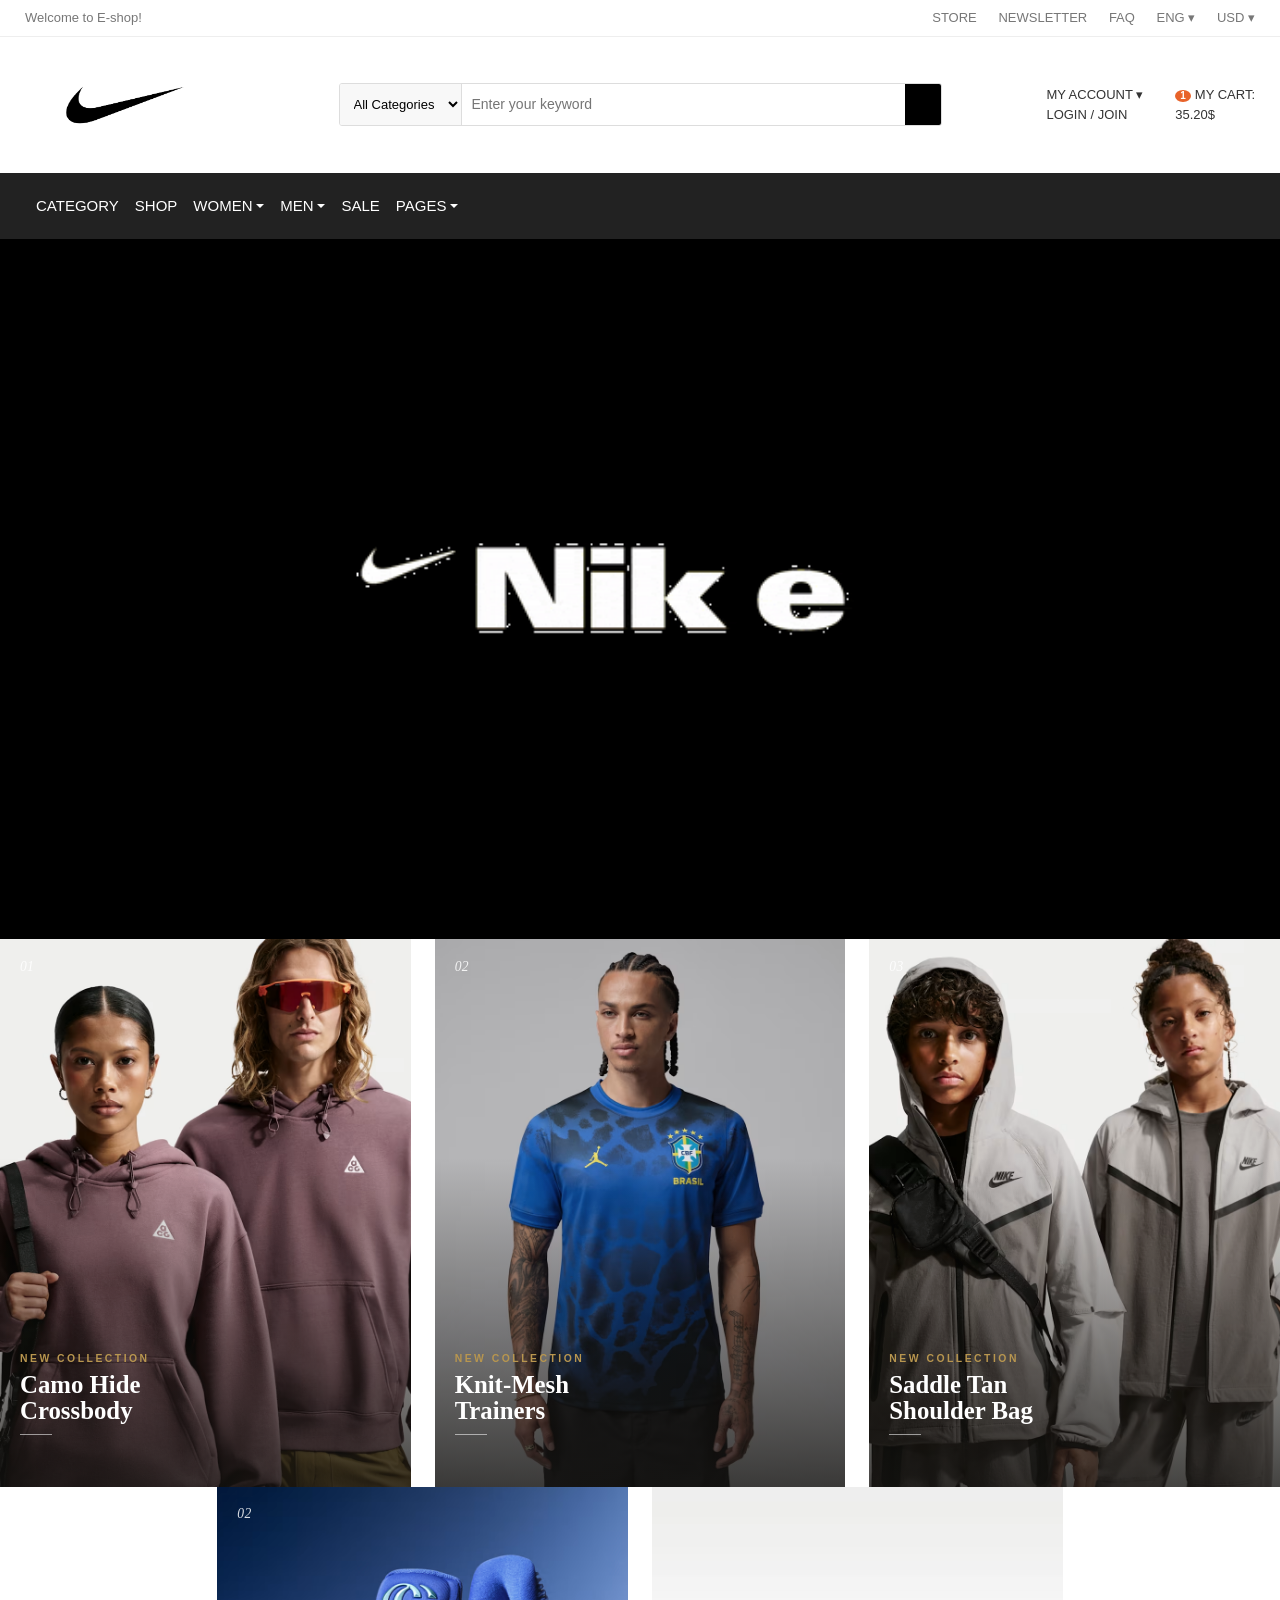
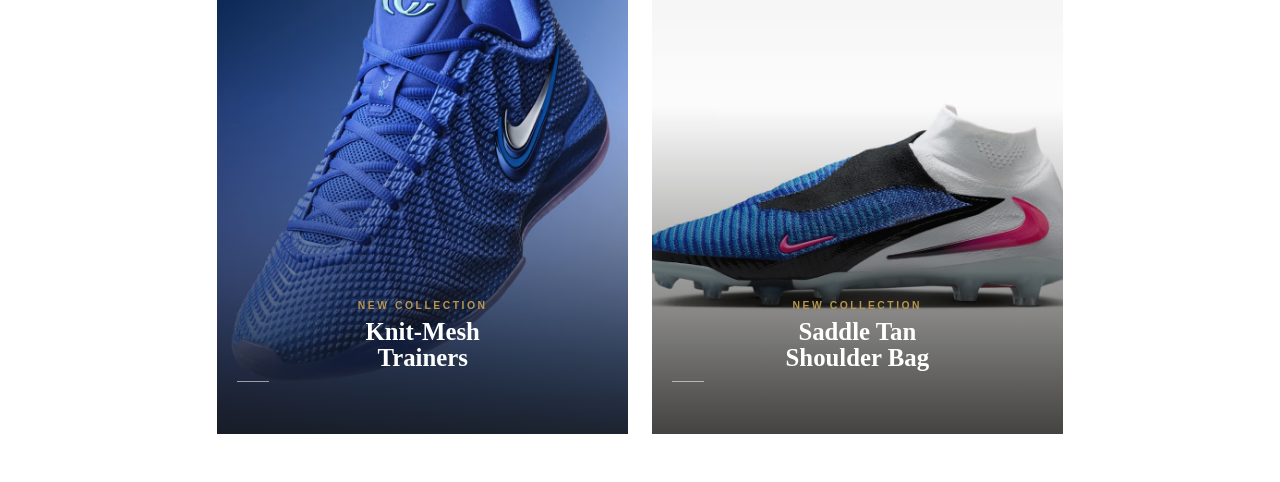
==== commit b416acbd: "About us" ====
--- a/index.html
+++ b/index.html
@@ -289,9 +289,9 @@
               </a>
 
               <ul class="dropdown-menu">
-                <li><a class="dropdown-item" href="#">Top up</a></li>
-                <li><a class="dropdown-item" href="#">Another action</a></li>
-                <li><a class="dropdown-item" href="#">Something else here</a></li>
+                <li><a class="dropdown-item" href="#">About Us</a></li>
+                <li><a class="dropdown-item" href="#">Contact</a></li>
+                <li><a class="dropdown-item" href="#">Home Page</a></li>
               </ul>
             </li>
           </ul>
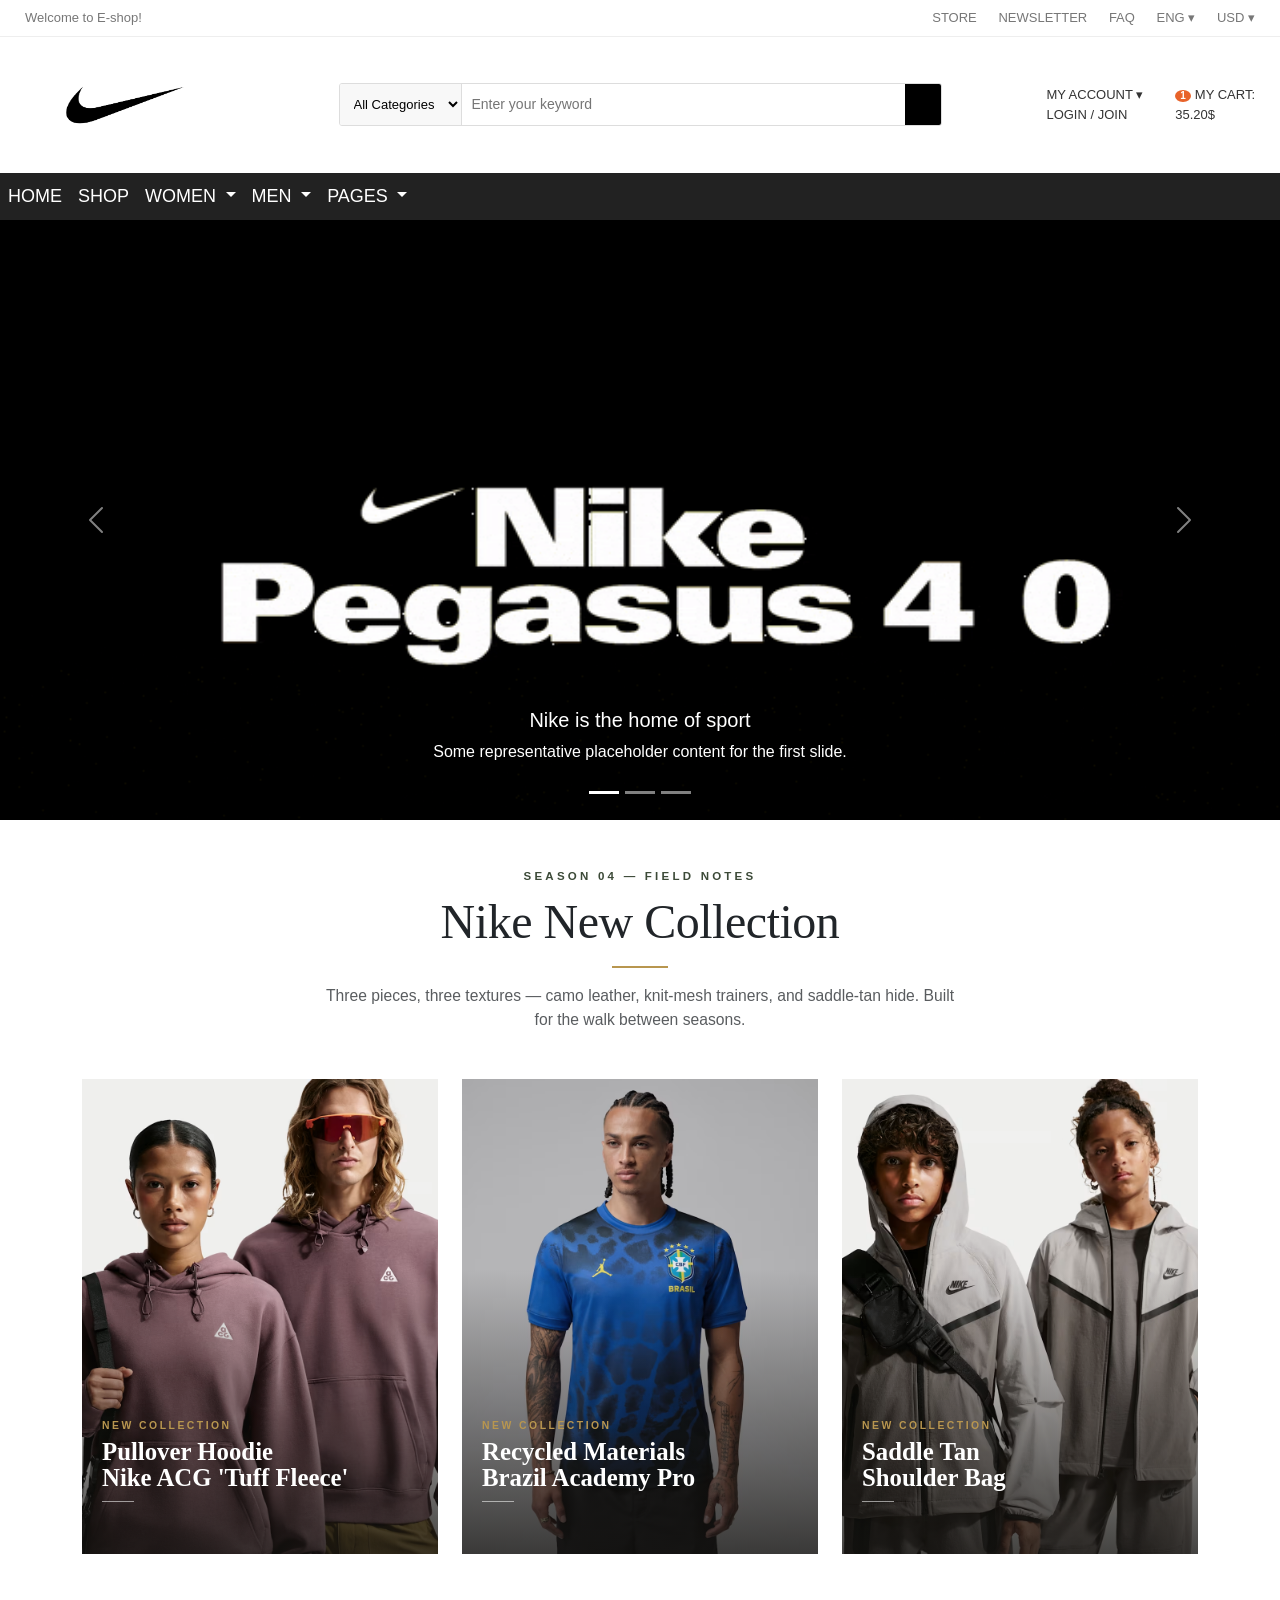
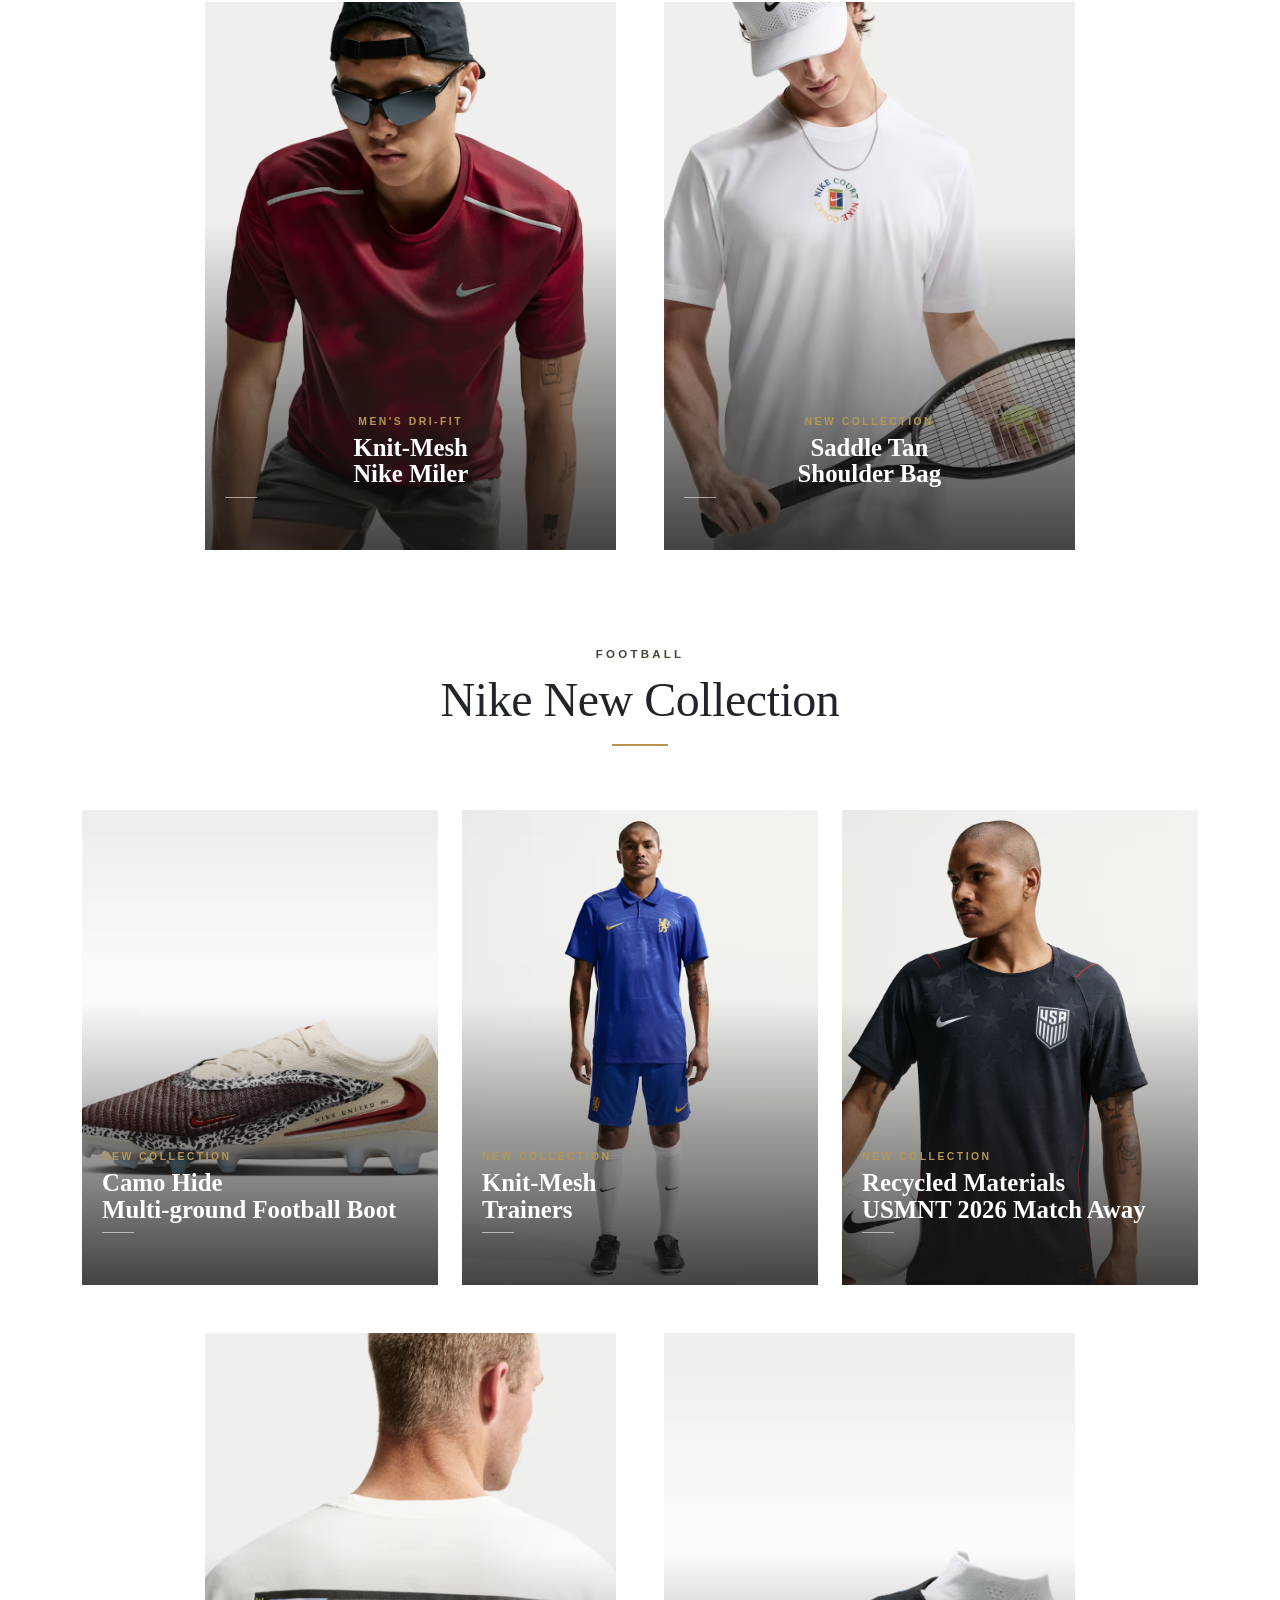
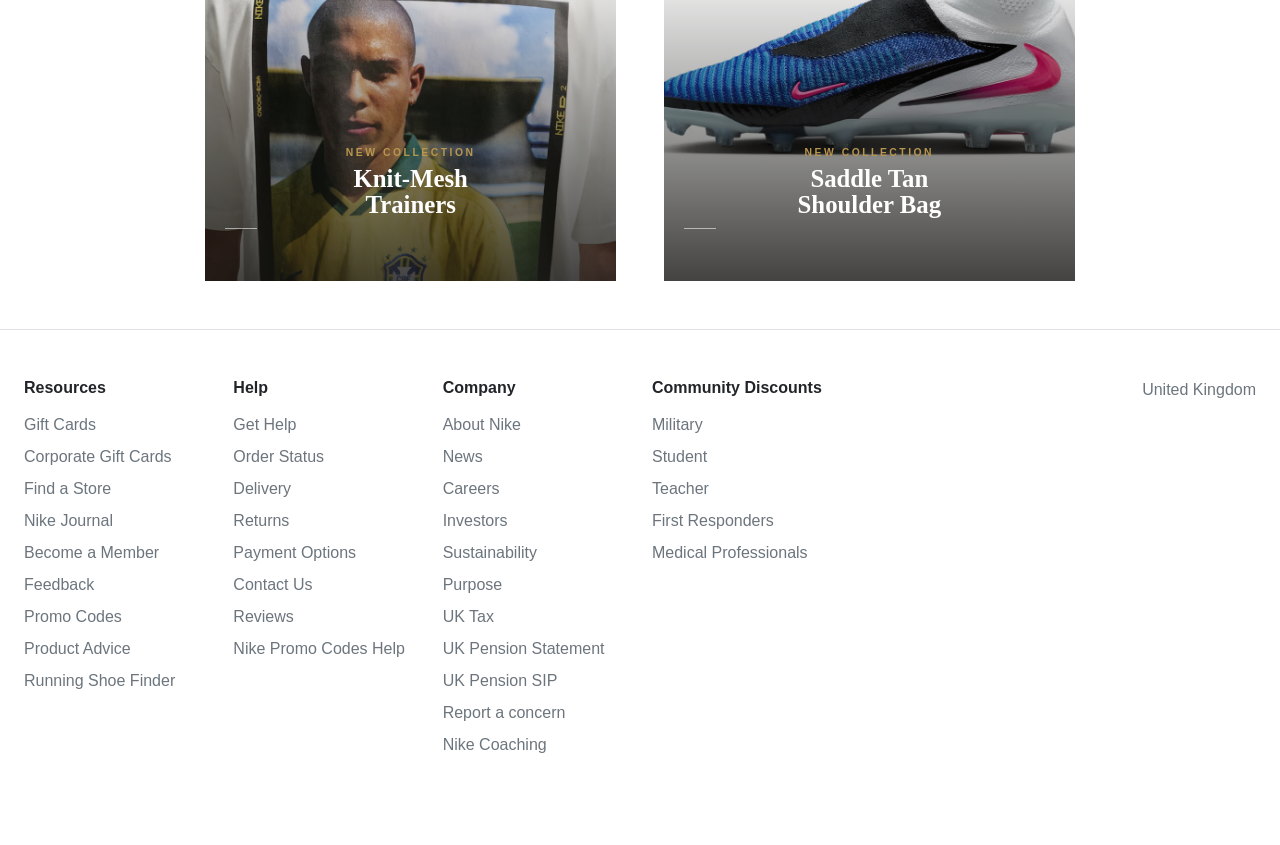
==== commit 6d67b812: "update all" ====
--- a/index.html
+++ b/index.html
@@ -1,188 +1,123 @@
 <!DOCTYPE html>
 <html lang="en">
-
 <head>
-  <meta charset="UTF-8">
-  <meta name="viewport" content="width=device-width, initial-scale=1.0">
-  <title>E-Shop Header</title>
-  <link rel="stylesheet" href="css/index.css">
-  <link href="https://cdnjs.cloudflare.com/ajax/libs/bootstrap/5.3.3/css/bootstrap.min.css" rel="stylesheet">
-  <link rel="stylesheet"
-    href="https://cdnjs.cloudflare.com/ajax/libs/bootstrap-icons/1.13.1/font/bootstrap-icons.min.css"
-    integrity="sha512-t7Few9xlddEmgd3oKZQahkNI4dS6l80+eGEzFQiqtyVYdvcSG2D3Iub77R20BdotfRPA9caaRkg1tyaJiPmO0g=="
-    crossorigin="anonymous" referrerpolicy="no-referrer" />
-  <style>
-    body {
-      font-family: Arial, Helvetica, sans-serif;
-      background: #ffffff;
-    }
-
+<meta charset="UTF-8">
+<meta name="viewport" content="width=device-width, initial-scale=1.0">
+<title>E-Shop Header</title>
+<link rel="stylesheet" href="css/index.css">
+<link href="https://cdnjs.cloudflare.com/ajax/libs/bootstrap/5.3.3/css/bootstrap.min.css" rel="stylesheet">
+<link rel="stylesheet" href="https://cdnjs.cloudflare.com/ajax/libs/bootstrap-icons/1.13.1/font/bootstrap-icons.min.css" integrity="sha512-t7Few9xlddEmgd3oKZQahkNI4dS6l80+eGEzFQiqtyVYdvcSG2D3Iub77R20BdotfRPA9caaRkg1tyaJiPmO0g==" crossorigin="anonymous" referrerpolicy="no-referrer" />
+<style>
+  body { font-family: Arial, Helvetica, sans-serif; background: #ffffff;  }
+  .navbar {
+     max-width: 1500px;
+    margin: 0 auto;
+   
+    
+    background-color: #222;
+  }
+  .card{
+      max-width: 1500px;
+    margin: 0 auto;
+    
+  }
+  .card img{
+      max-width: 1500px;
+    margin: 0 auto;
+  }
+  .carousel{
+      max-width: 1500px;
+    margin: 0 auto;
+    
+  }
+  .carousel img{
+    height: 700px;
+  }
   .header-wrap {
     max-width: 1500px;
     margin: 0 auto;
     border-radius: 6px;
     overflow: hidden;
   }
-
-    /* ✅ overflow: visible so dropdowns are not clipped */
-    .navbar {
-      max-width: 1500px;
-      margin: 0 auto;
-      background-color: #222;
-      overflow: visible;
-    }
-
-    .carousel {
-      max-width: 1500px;
-      margin: 0 auto;
-    }
-
-    .carousel img {
-      height: 700px;
-      object-fit: cover;
-    }
-
-    .card {
-      max-width: 1500px;
-      margin: 0 auto;
-    }
-
-    .top-bar {
-      background: #fff;
-      border-bottom: 1px solid #eee;
-      font-size: 13px;
-      color: #777;
-      padding: 8px 25px;
-    }
-
-    .top-bar a {
-      color: #777;
-      text-decoration: none;
-      margin-left: 18px;
-    }
-
-    .top-bar a:first-child {
-      margin-left: 0;
-    }
-
-    .main-bar {
-      padding: 18px 25px;
-    }
-
-    .logo {
-      font-size: 28px;
-      font-weight: bold;
-      color: #222;
-      white-space: nowrap;
-    }
-
-    .logo span {
-      color: #e8632a;
-    }
-
-    .search-box {
-      display: flex;
-      border: 1px solid #ddd;
-      border-radius: 3px;
-      overflow: hidden;
-    }
-
-    .search-box select {
-      border: none;
-      border-right: 1px solid #ddd;
-      padding: 0 10px;
-      background: #f8f8f8;
-      font-size: 13px;
-    }
-
-    .search-box input {
-      flex: 1;
-      border: none;
-      padding: 10px;
-      font-size: 14px;
-      outline: none;
-    }
-
-    .search-box button {
-      background: #000000;
-      border: none;
-      color: #fff;
-      padding: 0 18px;
-    }
-
-    .account,
-    .cart {
-      display: flex;
-      align-items: center;
-      gap: 8px;
-      font-size: 13px;
-      color: #333;
-    }
-
-    .icon {
-      font-size: 22px;
-    }
-
-    .cart .badge {
-      background: #e8632a;
-      color: #fff;
-      border-radius: 50%;
-      font-size: 10px;
-      padding: 1px 5px;
-      margin-right: 4px;
-    }
-
-    /* nav links */
-    .navbar .nav-link {
-      font-size: 15px;
-      color: #fff;
-      padding: 14px 16px;
-      display: flex;
-      align-items: center;
-      height: 100%;
-    }
-
-    .navbar .nav-link:hover,
-    .navbar .nav-link:focus {
-      color: #e8632a;
-    }
-
-    /* categories orange button */
-    .categories-btn {
-      background-color: #e8632a;
-      color: #fff;
-      font-size: 15px;
-      font-weight: bold;
-      letter-spacing: 0.5px;
-      padding: 14px 22px;
-      display: flex;
-      align-items: center;
-      gap: 10px;
-      white-space: nowrap;
-      text-decoration: none;
-      border: none;
-    }
-
-    .categories-btn:hover {
-      color: #fff;
-      background-color: #d6551f;
-    }
-
-    .categories-btn i {
-      font-size: 18px;
-    }
-
-    /* offcanvas dark background */
-    .offcanvas {
-      background-color: #222;
-    }
-
-    .offcanvas .btn-close {
-      filter: invert(1) grayscale(100%) brightness(200%);
-    }
-  </style>
+  footer{
+    max-width: 1500px;
+    margin: 0 auto;
+  }
+
+  .top-bar {
+    background: #fff;
+    border-bottom: 1px solid #eee;
+    font-size: 13px;
+    color: #777;
+    padding: 8px 25px;
+  }
+  .top-bar a { color: #777; text-decoration: none; margin-left: 18px; }
+  .top-bar a:first-child { margin-left: 0; }
+
+  .main-bar {  padding: 18px 25px; }
+
+  .logo { font-size: 28px; font-weight: bold; color: #222; white-space: nowrap; }
+  .logo span { color: #e8632a; }
+
+  .search-box { display: flex; border: 1px solid #ddd; border-radius: 3px; overflow: hidden; }
+  .search-box select {
+    border: none; border-right: 1px solid #ddd; padding: 0 10px;
+    background: #f8f8f8; font-size: 13px;
+  }
+  .search-box input { flex: 1; border: none; padding: 10px; font-size: 14px; outline: none; }
+  .search-box button { background: #000000; border: none; color: #fff; padding: 0 18px; }
+
+  .account, .cart { display: flex; align-items: center; gap: 8px; font-size: 13px; color: #333; }
+  .icon { font-size: 22px; }
+  .cart .badge {
+    background: #e8632a; color: #fff; border-radius: 50%;
+    font-size: 10px; padding: 1px 5px; margin-right: 4px;
+  }
+
+  /* nav links */
+  .navbar .nav-link {
+    font-size: 18px;
+    color: #fff;
+    padding: 10px 16px;
+  }
+  .navbar .nav-link:hover,
+  .navbar .nav-link:focus {
+    color: #e8632a;
+  }
+  .navbar .dropdown-menu {
+    --bs-dropdown-min-width: 10rem;
+  }
+   .categories-btn {
+    background-color: #e8632a;
+    color: #fff;
+    font-size: 15px;
+    font-weight: bold;
+    letter-spacing: 0.5px;
+    padding: 22px 22px;
+    display: flex;
+    align-items: center;
+    gap: 10px;
+    white-space: nowrap;
+    text-decoration: none;
+  }
+  .categories-btn:hover {
+    color: #fff;
+    background-color: #d6551f;
+  }
+  .categories-btn i {
+    font-size: 18px;
+  }
+ 
+
+  /* offcanvas (mobile) styling so links are readable on the dark background */
+  .offcanvas {
+    background-color: #222;
+  }
+  .offcanvas .btn-tclose {
+    filter: invert(1) grayscale(100%) brightness(200%);
+  }
+</style>
 </head>
-
 <body>
 
   <div class="header-wrap">
@@ -202,7 +137,7 @@
       <div class="row align-items-center gy-3">
 
         <div class="col-12 col-md-3 text-center text-md-start">
-          <img src="./img/logo.jpg" style="width: 200px; height: 100px; border-radius: 50%;">
+         <img src="./img/logo.jpg" style="width: 200px; height: 100px; border-radius: 50%;">
         </div>
 
         <div class="col-12 col-md-6">
@@ -234,64 +169,61 @@
   </div>
 
   <!-- nav -->
-  <nav class="navbar navbar-expand-lg">
-    <div class="container-fluid">
-      <a class="navbar-brand text-white" href="#"></a>
-      <button class="navbar-toggler" type="button" data-bs-toggle="offcanvas" data-bs-target="#offcanvasNavbar" aria-controls="offcanvasNavbar" aria-label="Toggle navigation">
-        <span class="bi bi-justify text-white  "></span>
-      </button>
+  <nav class="navbar navbar-expand-lg p-0">
+    <div class="container-fluid p-0 align-items-stretch">
+
+      
+
+      <!-- Hamburger toggler (visible on mobile only) -->
+      <button class="navbar-toggler text-white border-0 ms-auto me-3 my-2" type="button" data-bs-toggle="offcanvas" data-bs-target="#offcanvasNavbar" aria-controls="offcanvasNavbar" aria-label="Toggle navigation">
+        <span class="bi bi-justify fs-4 text-white"></span>
+      </button> 
         
 
-      <!-- Nav links -->
-      <div class="offcanvas offcanvas-end offcanvas-lg" tabindex="-1" id="offcanvasNavbar"
-        aria-labelledby="offcanvasNavbarLabel">
+      <div class="offcanvas offcanvas-end offcanvas-lg" tabindex="-1" id="offcanvasNavbar" aria-labelledby="offcanvasNavbarLabel">
         <div class="offcanvas-header">
           <h5 class="offcanvas-title text-white" id="offcanvasNavbarLabel">Menu</h5>
           <button type="button" class="btn-close" data-bs-dismiss="offcanvas" aria-label="Close"></button>
         </div>
         <div class="offcanvas-body ">
           <ul class="navbar-nav flex-grow-1">
+            
             <li class="nav-item">
-              <a class="nav-link" href="#">CATEGORY</a>
+              <a class="nav-link" href="./page/shop.html">HOME</a>
             </li>
             <li class="nav-item">
               <a class="nav-link" href="./page/shop.html">SHOP</a>
             </li>
-            <li class="nav-item dropdown">
-              <a class="nav-link dropdown-toggle" href="#" role="button" data-bs-toggle="dropdown"
-                aria-expanded="false">
+             <li class="nav-item dropdown">
+              <a class="nav-link dropdown-toggle" href="#" role="button" data-bs-toggle="dropdown" aria-expanded="false">
                 WOMEN
               </a>
               <ul class="dropdown-menu">
-                <li><a class="dropdown-item" href="./page/Wclothes.html">Clothes</a></li>
-                <li><a class="dropdown-item" href="./page/wshose.html">Shose</a></li>
-                <li><a class="dropdown-item" href="./page/WAccessories.html">Accessosies</a></li>
+                <li><a class="dropdown-item" href="./page/Wclothes.html">Cloth</a></li>
+                <li><a class="dropdown-item" href="./page/wshose.html">Shoes</a></li>
+                <li><a class="dropdown-item" href="./page/Waccessories.html">Accessories</a></li>
               </ul>
             </li>
-            <li class="nav-item dropdown">
-              <a class="nav-link dropdown-toggle" href="#" role="button" data-bs-toggle="dropdown"
-                aria-expanded="false">
+             <li class="nav-item dropdown">
+              <a class="nav-link dropdown-toggle" href="#" role="button" data-bs-toggle="dropdown" aria-expanded="false">
                 MEN
               </a>
               <ul class="dropdown-menu">
-                <li><a class="dropdown-item" href="./page/Mclothes.html">Clothsse</a> </li>
-                <li><a class="dropdown-item" href="./page/Mshose.html">Shose</a></li>
-                <li><a class="dropdown-item" href="./page/MsportSuit.html">Sport Suit</a></li>
+                <li><a class="dropdown-item" href="./page/Mclothes.html">Cloth</a></li>
+                <li><a class="dropdown-item" href="./page/Mshoes.html">Shoes</a></li>
+                <li><a class="dropdown-item" href="./page/MsportSuit.html">Sports Suit</a></li>
               </ul>
             </li>
-            <li class="nav-item">
-                <a class="nav-link" href="#">SALE</a>
-            </li>
+           
             <li class="nav-item dropdown">
-              <a class="nav-link dropdown-toggle" href="#" role="button" data-bs-toggle="dropdown"
-                aria-expanded="false">
+              <a class="nav-link dropdown-toggle" href="#" role="button" data-bs-toggle="dropdown" aria-expanded="false">
                 PAGES
               </a>
 
               <ul class="dropdown-menu">
-                <li><a class="dropdown-item" href="#">About Us</a></li>
-                <li><a class="dropdown-item" href="#">Contact</a></li>
-                <li><a class="dropdown-item" href="#">Home Page</a></li>
+                <li><a class="dropdown-item" href="./page/aboutus.html">About Us</a></li>
+                <li><a class="dropdown-item" href="./page/contact.html">Contact</a></li>
+            
               </ul>
             </li>
           </ul>
@@ -301,8 +233,7 @@
   </nav>
 
   <!-- slide -->
-
-  <div id="carouselExampleDark" class="carousel carousel-dark slide">
+<div id="carouselExampleDark" class="carousel carousel-white slide" data-bs-ride="carousel">
   <div class="carousel-indicators">
     <button type="button" data-bs-target="#carouselExampleDark" data-bs-slide-to="0" class="active" aria-current="true" aria-label="Slide 1"></button>
     <button type="button" data-bs-target="#carouselExampleDark" data-bs-slide-to="1" aria-label="Slide 2"></button>
@@ -320,15 +251,15 @@
     <div class="carousel-item" data-bs-interval="2000">
       <img src="./img/bannergif.gif" class="d-block w-100" alt="Slide 2">
       <div class="carousel-caption d-none d-md-block">
-        <h5>Second slide label</h5>
-        <p>Some representative placeholder content for the second slide.</p>
+         <h5>Nike is the home of sport</h5>
+        <p>Some representative placeholder content for the first slide.</p>
       </div>
     </div>
     <div class="carousel-item">
       <img src="./img/footballgif.gif" class="d-block w-100" alt="Slide 3">
       <div class="carousel-caption d-none d-md-block">
-        <h5>Third slide label</h5>
-        <p>Some representative placeholder content for the third slide.</p>
+         <h5>Nike is the home of sport</h5>
+        <p>Some representative placeholder content for the first slide.</p>
       </div>
     </div>
   </div> <!-- ✅ closes carousel-inner -->
@@ -345,63 +276,172 @@
 
 
 
+  <!-- card -->
+   
+
+
+  
+
+   <div class="container py-5 py-md-6">
+ 
+  <div class="row justify-content-center text-center mb-5">
+    <div class="col-lg-7">
+      <div class="eyebrow mb-2">Season 04 — Field Notes</div>
+      <h1 class="section-title display-5 mb-3">Nike New Collection</h1>
+      <div class="divider mx-auto mb-3"></div>
+      <p class="text-muted mb-0" style="font-size:.98rem;">
+        Three pieces, three textures — camo leather, knit-mesh trainers,
+        and saddle-tan hide. Built for the walk between seasons.
+      </p>
+    </div>
+  </div>
+
+  
+ 
+  <div class="row g-3 g-md-4">
+ 
+    <div class="col-12 col-md-4">
+      <a href="#" class="drop-card">
+        <span class="drop-index"></span>
+        <img src="./img/new3.avif" alt="Camo leather crossbody bag">
+        <div class="drop-body">
+          <span class="drop-tag">New Collection</span>
+          <h3 class="drop-title">Pullover Hoodie
+<br>Nike ACG 'Tuff Fleece'</h3>
+          <div class="drop-rule"></div>
+          <div class="drop-cta">Shop the hoodie &rarr;</div>
+        </div>
+      </a>
+    </div>
+ 
+    <div class="col-12 col-md-4">
+      <a href="#" class="drop-card">
+        <span class="drop-index"></span>
+        <img src="./img/new2.avif" alt="Knit mesh sneakers">
+        <div class="drop-body">
+          <span class="drop-tag">New Collection</span>
+          <h3 class="drop-title">Recycled Materials<br>Brazil Academy Pro</h3>
+          <div class="drop-rule"></div>
+          <div class="drop-cta">Shop the jersey &rarr;</div>
+        </div>
+      </a>
+    </div>
+ 
+    <div class="col-12 col-md-4">
+      <a href="#" class="drop-card">
+        <span class="drop-index"></span>
+        <img src="./img/new4.avif" alt="Saddle tan leather bag">
+        <div class="drop-body">
+          <span class="drop-tag">New Collection</span>
+          <h3 class="drop-title">Saddle&nbsp;Tan<br>Shoulder Bag</h3>
+          <div class="drop-rule"></div>
+          <div class="drop-cta">Shop the bag &rarr;</div>
+        </div>
+      </a>
+    </div>
+ 
+  </div>
 </div>
-  
-
-  
- 
-  <div class="row g-3 g-md-4">
- 
-    <div class="col-12 col-md-4">
-      <a href="#" class="drop-card">
-        <span class="drop-index">01</span>
-        <img src="./img/new3.avif" alt="Camo leather crossbody bag">
-        <div class="drop-body">
-          <span class="drop-tag">New Collection</span>
-          <h3 class="drop-title">Camo&nbsp;Hide<br>Crossbody</h3>
-          <div class="drop-rule"></div>
-          <div class="drop-cta">Shop the bag &rarr;</div>
-        </div>
-      </a>
-    </div>
- 
-    <div class="col-12 col-md-4">
-      <a href="#" class="drop-card">
-        <span class="drop-index">02</span>
-        <img src="./img/new2.avif" alt="Knit mesh sneakers">
-        <div class="drop-body">
-          <span class="drop-tag">New Collection</span>
-          <h3 class="drop-title">Knit&#8209;Mesh<br>Trainers</h3>
-          <div class="drop-rule"></div>
-          <div class="drop-cta">Shop the trainers &rarr;</div>
-        </div>
-      </a>
-    </div>
- 
-    <div class="col-12 col-md-4">
-      <a href="#" class="drop-card">
-        <span class="drop-index">03</span>
-        <img src="./img/new4.avif" alt="Saddle tan leather bag">
-        <div class="drop-body">
-          <span class="drop-tag">New Collection</span>
-          <h3 class="drop-title">Saddle&nbsp;Tan<br>Shoulder Bag</h3>
-          <div class="drop-rule"></div>
-          <div class="drop-cta">Shop the bag &rarr;</div>
-        </div>
-      </a>
-    </div>
- 
-  </div>
-</div>
-
-
-
-<div  class="row justify-content-center text-center mb-5">
+
+
+
+<div  class="row justify-content-center text-center mb-5 gap-4">
 
   <div class="col-12 col-md-4">
     <a href="#" class="drop-card">
-      <span class="drop-index">02</span>
-      <img src="./img/shosenew.avif" alt="Knit mesh sneakers">
+      <span class="drop-index"></span>
+      <img src="./img/coolboy.avif" alt="Knit mesh sneakers">
+      <div class="drop-body">
+        <span class="drop-tag">Men's Dri-FIT</span>
+        <h3 class="drop-title">Knit&#8209;Mesh<br>Nike Miler</h3>
+        <div class="drop-rule"></div>
+        <div class="drop-cta">Shop the shirt &rarr;</div>
+      </div>
+    </a>
+  </div>
+ 
+  <div class="col-12 col-md-4">
+      <a href="#" class="drop-card">
+        <span class="drop-index"></span>
+        <img src="./img/new5.avif" alt="Saddle tan leather bag">
+        <div class="drop-body">
+          <span class="drop-tag">New Collection</span>
+          <h3 class="drop-title">Saddle&nbsp;Tan<br>Shoulder Bag</h3>
+          <div class="drop-rule"></div>
+          <div class="drop-cta">Shop the bag &rarr;</div>
+        </div>
+      </a>
+    </div>
+
+
+
+  </div>
+  
+   <div class="container py-5 py-md-6">
+ 
+  <div class="row justify-content-center text-center mb-5">
+    <div class="col-lg-7">
+      <div class="eyebrow mb-2">Football</div>
+      <h1 class="section-title display-5 mb-3">Nike New Collection</h1>
+      <div class="divider mx-auto mb-3"></div>
+     
+    </div>
+  </div>
+
+  
+ 
+  <div class="row g-3 g-md-4">
+ 
+    <div class="col-12 col-md-4">
+      <a href="#" class="drop-card">
+        <span class="drop-index"></span>
+        <img src="./img/football.avif" alt="Camo leather crossbody bag">
+        <div class="drop-body">
+          <span class="drop-tag">New Collection</span>
+          <h3 class="drop-title">Camo&nbsp;Hide<br>Multi-ground Football Boot</h3>
+          <div class="drop-rule"></div>
+          <div class="drop-cta">Shop the boot &rarr;</div>
+        </div>
+      </a>
+    </div>
+ 
+    <div class="col-12 col-md-4">
+      <a href="#" class="drop-card">
+        <span class="drop-index"></span>
+        <img src="./img/football2.avif" alt="Knit mesh sneakers">
+        <div class="drop-body">
+          <span class="drop-tag">New Collection</span>
+          <h3 class="drop-title">Knit&#8209;Mesh<br>Trainers</h3>
+          <div class="drop-rule"></div>
+          <div class="drop-cta">Shop the shirt &rarr;</div>
+        </div>
+      </a>
+    </div>
+ 
+    <div class="col-12 col-md-4">
+      <a href="#" class="drop-card">
+        <span class="drop-index"></span>
+        <img src="./img/football3.avif" alt="Saddle tan leather bag">
+        <div class="drop-body">
+          <span class="drop-tag">New Collection</span>
+          <h3 class="drop-title">Recycled Materials
+
+         <br>USMNT 2026 Match Away</h3>
+          <div class="drop-rule"></div>
+          <div class="drop-cta">Shop the jersey &rarr;</div>
+        </div>
+      </a>
+    </div>
+ 
+  </div>
+</div>
+
+<div  class="row justify-content-center text-center mb-5 gap-4">
+
+  <div class="col-12 col-md-4">
+    <a href="#" class="drop-card">
+      <span class="drop-index"></span>
+      <img src="./img/brazil.avif" alt="Knit mesh sneakers">
       <div class="drop-body">
         <span class="drop-tag">New Collection</span>
         <h3 class="drop-title">Knit&#8209;Mesh<br>Trainers</h3>
@@ -427,10 +467,85 @@
 
 
   </div>
+
+  <!-- footer -->
+
+
+  <footer class="border-top py-5">
+  <div class="container-fluid px-4">
+    <div class="row">
+      <!-- Resources -->
+      <div class="col-6 col-md-3 col-lg-2 mb-4">
+        <h6 class="fw-bold mb-3">Resources</h6>
+        <ul class="list-unstyled">
+          <li class="mb-2"><a href="#" class="text-secondary text-decoration-none">Gift Cards</a></li>
+          <li class="mb-2"><a href="#" class="text-secondary text-decoration-none">Corporate Gift Cards</a></li>
+          <li class="mb-2"><a href="#" class="text-secondary text-decoration-none">Find a Store</a></li>
+          <li class="mb-2"><a href="#" class="text-secondary text-decoration-none">Nike Journal</a></li>
+          <li class="mb-2"><a href="#" class="text-secondary text-decoration-none">Become a Member</a></li>
+          <li class="mb-2"><a href="#" class="text-secondary text-decoration-none">Feedback</a></li>
+          <li class="mb-2"><a href="#" class="text-secondary text-decoration-none">Promo Codes</a></li>
+          <li class="mb-2"><a href="#" class="text-secondary text-decoration-none">Product Advice</a></li>
+          <li class="mb-2"><a href="#" class="text-secondary text-decoration-none">Running Shoe Finder</a></li>
+        </ul>
+      </div>
+
+      <!-- Help -->
+      <div class="col-6 col-md-3 col-lg-2 mb-4">
+        <h6 class="fw-bold mb-3">Help</h6>
+        <ul class="list-unstyled">
+          <li class="mb-2"><a href="#" class="text-secondary text-decoration-none">Get Help</a></li>
+          <li class="mb-2"><a href="#" class="text-secondary text-decoration-none">Order Status</a></li>
+          <li class="mb-2"><a href="#" class="text-secondary text-decoration-none">Delivery</a></li>
+          <li class="mb-2"><a href="#" class="text-secondary text-decoration-none">Returns</a></li>
+          <li class="mb-2"><a href="#" class="text-secondary text-decoration-none">Payment Options</a></li>
+          <li class="mb-2"><a href="#" class="text-secondary text-decoration-none">Contact Us</a></li>
+          <li class="mb-2"><a href="#" class="text-secondary text-decoration-none">Reviews</a></li>
+          <li class="mb-2"><a href="#" class="text-secondary text-decoration-none">Nike Promo Codes Help</a></li>
+        </ul>
+      </div>
+
+      <!-- Company -->
+      <div class="col-6 col-md-3 col-lg-2 mb-4">
+        <h6 class="fw-bold mb-3">Company</h6>
+        <ul class="list-unstyled">
+          <li class="mb-2"><a href="#" class="text-secondary text-decoration-none">About Nike</a></li>
+          <li class="mb-2"><a href="#" class="text-secondary text-decoration-none">News</a></li>
+          <li class="mb-2"><a href="#" class="text-secondary text-decoration-none">Careers</a></li>
+          <li class="mb-2"><a href="#" class="text-secondary text-decoration-none">Investors</a></li>
+          <li class="mb-2"><a href="#" class="text-secondary text-decoration-none">Sustainability</a></li>
+          <li class="mb-2"><a href="#" class="text-secondary text-decoration-none">Purpose</a></li>
+          <li class="mb-2"><a href="#" class="text-secondary text-decoration-none">UK Tax</a></li>
+          <li class="mb-2"><a href="#" class="text-secondary text-decoration-none">UK Pension Statement</a></li>
+          <li class="mb-2"><a href="#" class="text-secondary text-decoration-none">UK Pension SIP</a></li>
+          <li class="mb-2"><a href="#" class="text-secondary text-decoration-none">Report a concern</a></li>
+          <li class="mb-2"><a href="#" class="text-secondary text-decoration-none">Nike Coaching</a></li>
+        </ul>
+      </div>
+
+      <!-- Community Discounts -->
+      <div class="col-6 col-md-3 col-lg-2 mb-4">
+        <h6 class="fw-bold mb-3">Community Discounts</h6>
+        <ul class="list-unstyled">
+          <li class="mb-2"><a href="#" class="text-secondary text-decoration-none">Military</a></li>
+          <li class="mb-2"><a href="#" class="text-secondary text-decoration-none">Student</a></li>
+          <li class="mb-2"><a href="#" class="text-secondary text-decoration-none">Teacher</a></li>
+          <li class="mb-2"><a href="#" class="text-secondary text-decoration-none">First Responders</a></li>
+          <li class="mb-2"><a href="#" class="text-secondary text-decoration-none">Medical Professionals</a></li>
+        </ul>
+      </div>
+
+      <!-- Region selector, pushed to the right -->
+      <div class="col-lg-2 mb-4 ms-lg-auto text-lg-end">
+        <a href="#" class="text-secondary text-decoration-none">
+          <i class="bi bi-globe2"></i> United Kingdom
+        </a>
+      </div>
+    </div>
+  </div>
+</footer>
   
    <script src="https://cdn.jsdelivr.net/npm/bootstrap@5.3.3/dist/js/bootstrap.bundle.min.js"></script>
 
-
-</body>
-
+  </body>
 </html>
--- a/css/index.css
+++ b/css/index.css
@@ -144,15 +144,39 @@
   }
 
 
-@media (max-width: 768px){
-  .carousel-item img {
-    height: 50vh;
-  }
-}
-@media (min-width: 1194px){
-  .carousel-item img {
-    height: 90vh;
-  }
+  .carousel-item {
+    height: 500px;
 }
 
+.carousel-item img {
+    width: 100%;
+    height: 100%;
+    
+}
 
+/* Laptop */
+.carousel-item {
+    height: 600px;
+}
+
+/* Tablet */
+@media (max-width: 992px) {
+    .carousel-item {
+        height: 350px;
+    }
+}
+
+/* Mobile */
+@media (max-width: 576px) {
+    .carousel-item {
+        height: 220px;
+    }
+
+    .carousel-caption h5 {
+        font-size: 18px;
+    }
+
+    .carousel-caption p {
+        font-size: 12px;
+    }
+}
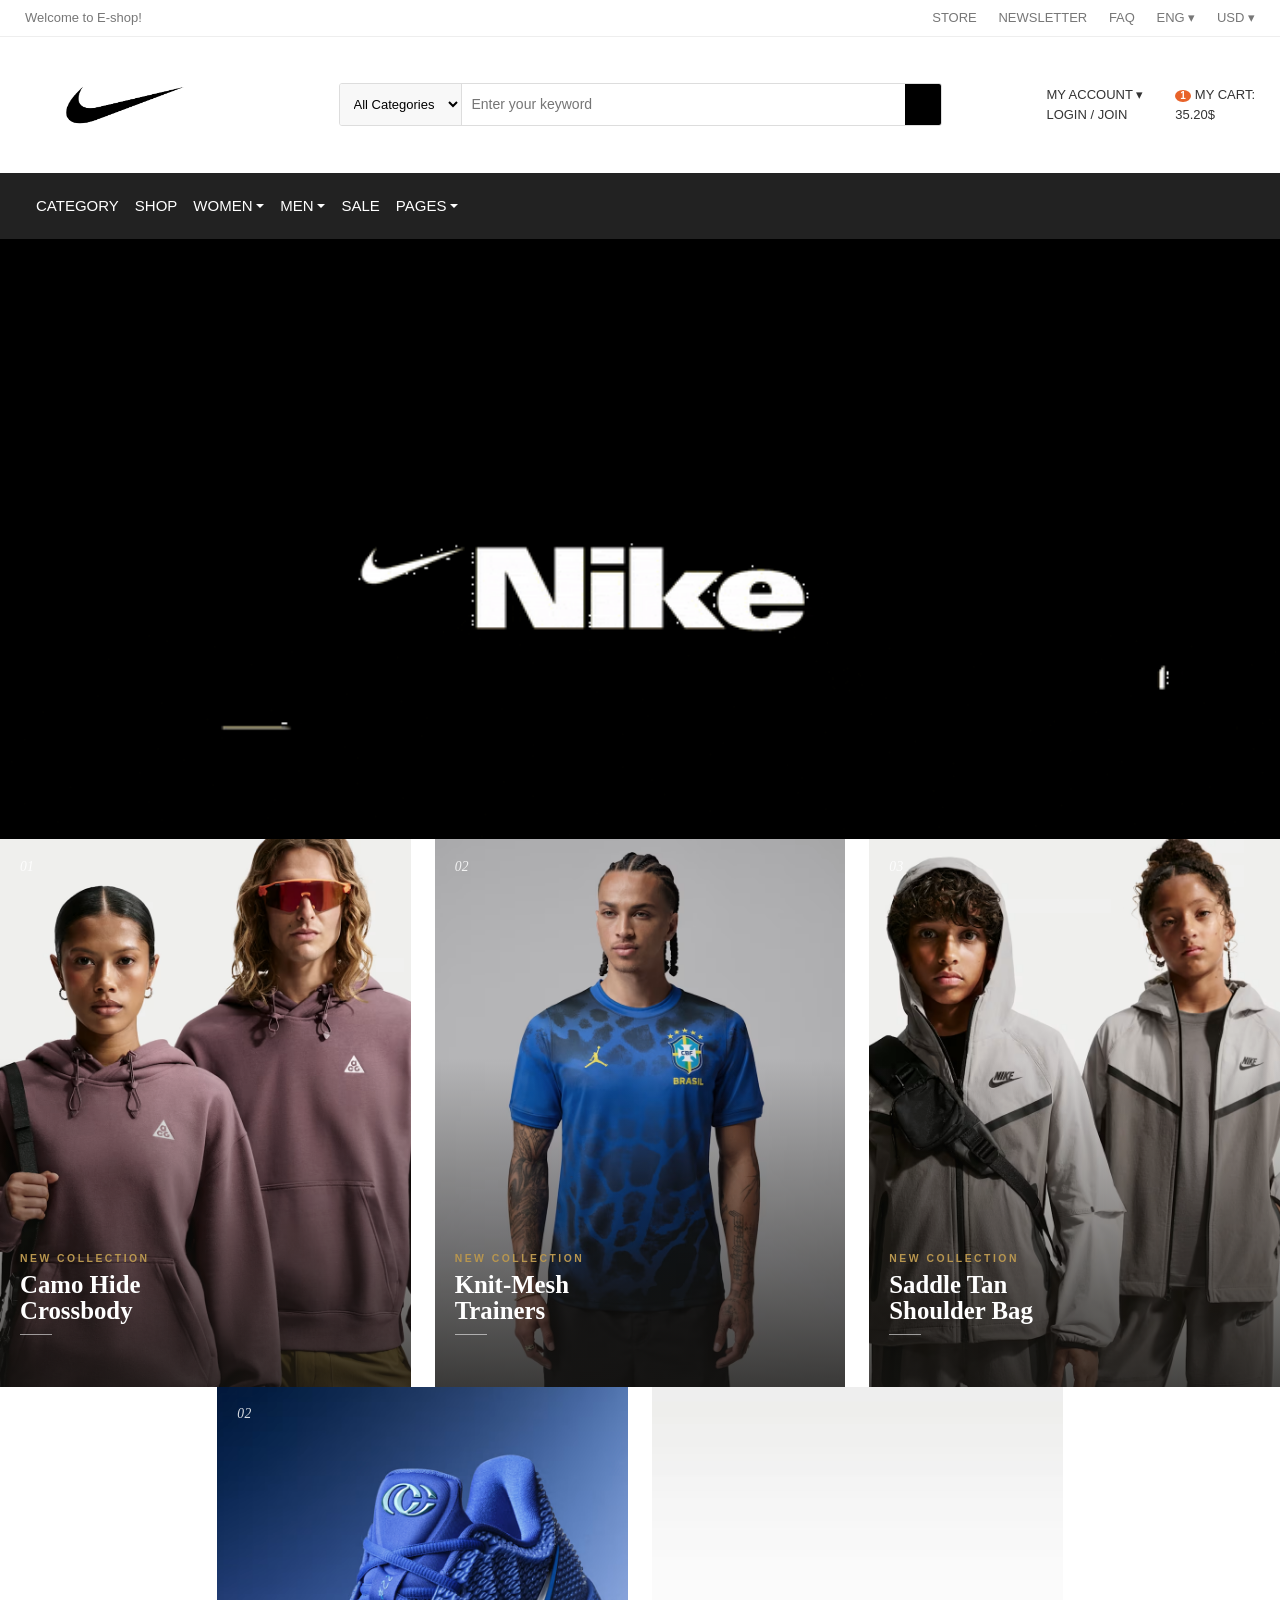
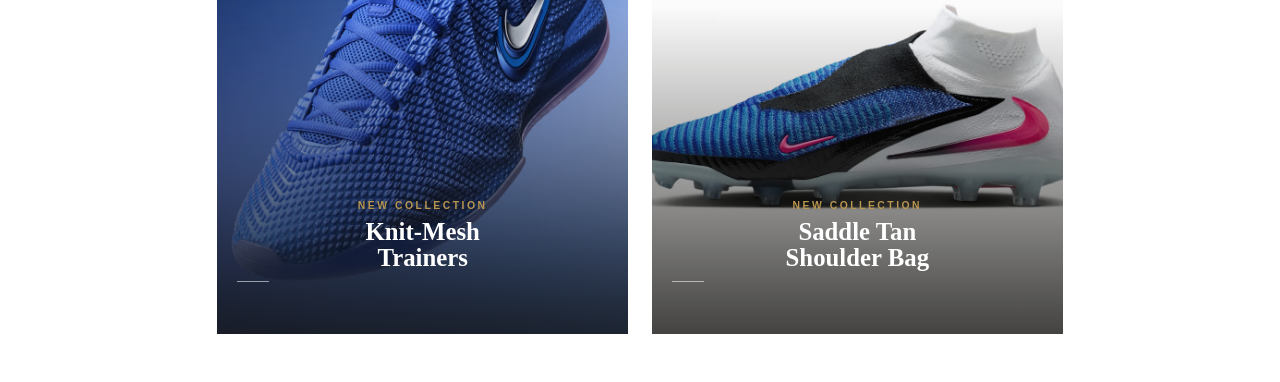
==== commit ac63e09e: "Udate" ====
--- a/index.html
+++ b/index.html
@@ -1,123 +1,188 @@
 <!DOCTYPE html>
 <html lang="en">
+
 <head>
-<meta charset="UTF-8">
-<meta name="viewport" content="width=device-width, initial-scale=1.0">
-<title>E-Shop Header</title>
-<link rel="stylesheet" href="css/index.css">
-<link href="https://cdnjs.cloudflare.com/ajax/libs/bootstrap/5.3.3/css/bootstrap.min.css" rel="stylesheet">
-<link rel="stylesheet" href="https://cdnjs.cloudflare.com/ajax/libs/bootstrap-icons/1.13.1/font/bootstrap-icons.min.css" integrity="sha512-t7Few9xlddEmgd3oKZQahkNI4dS6l80+eGEzFQiqtyVYdvcSG2D3Iub77R20BdotfRPA9caaRkg1tyaJiPmO0g==" crossorigin="anonymous" referrerpolicy="no-referrer" />
-<style>
-  body { font-family: Arial, Helvetica, sans-serif; background: #ffffff;  }
-  .navbar {
-     max-width: 1500px;
-    margin: 0 auto;
-   
-    
-    background-color: #222;
-  }
-  .card{
-      max-width: 1500px;
-    margin: 0 auto;
-    
-  }
-  .card img{
-      max-width: 1500px;
-    margin: 0 auto;
-  }
-  .carousel{
-      max-width: 1500px;
-    margin: 0 auto;
-    
-  }
-  .carousel img{
-    height: 700px;
-  }
+  <meta charset="UTF-8">
+  <meta name="viewport" content="width=device-width, initial-scale=1.0">
+  <title>E-Shop Header</title>
+  <link rel="stylesheet" href="css/index.css">
+  <link href="https://cdnjs.cloudflare.com/ajax/libs/bootstrap/5.3.3/css/bootstrap.min.css" rel="stylesheet">
+  <link rel="stylesheet"
+    href="https://cdnjs.cloudflare.com/ajax/libs/bootstrap-icons/1.13.1/font/bootstrap-icons.min.css"
+    integrity="sha512-t7Few9xlddEmgd3oKZQahkNI4dS6l80+eGEzFQiqtyVYdvcSG2D3Iub77R20BdotfRPA9caaRkg1tyaJiPmO0g=="
+    crossorigin="anonymous" referrerpolicy="no-referrer" />
+  <style>
+    body {
+      font-family: Arial, Helvetica, sans-serif;
+      background: #ffffff;
+    }
+
   .header-wrap {
     max-width: 1500px;
     margin: 0 auto;
     border-radius: 6px;
     overflow: hidden;
   }
-  footer{
-    max-width: 1500px;
-    margin: 0 auto;
-  }
-
-  .top-bar {
-    background: #fff;
-    border-bottom: 1px solid #eee;
-    font-size: 13px;
-    color: #777;
-    padding: 8px 25px;
-  }
-  .top-bar a { color: #777; text-decoration: none; margin-left: 18px; }
-  .top-bar a:first-child { margin-left: 0; }
-
-  .main-bar {  padding: 18px 25px; }
-
-  .logo { font-size: 28px; font-weight: bold; color: #222; white-space: nowrap; }
-  .logo span { color: #e8632a; }
-
-  .search-box { display: flex; border: 1px solid #ddd; border-radius: 3px; overflow: hidden; }
-  .search-box select {
-    border: none; border-right: 1px solid #ddd; padding: 0 10px;
-    background: #f8f8f8; font-size: 13px;
-  }
-  .search-box input { flex: 1; border: none; padding: 10px; font-size: 14px; outline: none; }
-  .search-box button { background: #000000; border: none; color: #fff; padding: 0 18px; }
-
-  .account, .cart { display: flex; align-items: center; gap: 8px; font-size: 13px; color: #333; }
-  .icon { font-size: 22px; }
-  .cart .badge {
-    background: #e8632a; color: #fff; border-radius: 50%;
-    font-size: 10px; padding: 1px 5px; margin-right: 4px;
-  }
-
-  /* nav links */
-  .navbar .nav-link {
-    font-size: 18px;
-    color: #fff;
-    padding: 10px 16px;
-  }
-  .navbar .nav-link:hover,
-  .navbar .nav-link:focus {
-    color: #e8632a;
-  }
-  .navbar .dropdown-menu {
-    --bs-dropdown-min-width: 10rem;
-  }
-   .categories-btn {
-    background-color: #e8632a;
-    color: #fff;
-    font-size: 15px;
-    font-weight: bold;
-    letter-spacing: 0.5px;
-    padding: 22px 22px;
-    display: flex;
-    align-items: center;
-    gap: 10px;
-    white-space: nowrap;
-    text-decoration: none;
-  }
-  .categories-btn:hover {
-    color: #fff;
-    background-color: #d6551f;
-  }
-  .categories-btn i {
-    font-size: 18px;
-  }
- 
-
-  /* offcanvas (mobile) styling so links are readable on the dark background */
-  .offcanvas {
-    background-color: #222;
-  }
-  .offcanvas .btn-tclose {
-    filter: invert(1) grayscale(100%) brightness(200%);
-  }
-</style>
+
+    /* ✅ overflow: visible so dropdowns are not clipped */
+    .navbar {
+      max-width: 1500px;
+      margin: 0 auto;
+      background-color: #222;
+      overflow: visible;
+    }
+
+    .carousel {
+      max-width: 1500px;
+      margin: 0 auto;
+    }
+
+    .carousel img {
+      height: 700px;
+      object-fit: cover;
+    }
+
+    .card {
+      max-width: 1500px;
+      margin: 0 auto;
+    }
+
+    .top-bar {
+      background: #fff;
+      border-bottom: 1px solid #eee;
+      font-size: 13px;
+      color: #777;
+      padding: 8px 25px;
+    }
+
+    .top-bar a {
+      color: #777;
+      text-decoration: none;
+      margin-left: 18px;
+    }
+
+    .top-bar a:first-child {
+      margin-left: 0;
+    }
+
+    .main-bar {
+      padding: 18px 25px;
+    }
+
+    .logo {
+      font-size: 28px;
+      font-weight: bold;
+      color: #222;
+      white-space: nowrap;
+    }
+
+    .logo span {
+      color: #e8632a;
+    }
+
+    .search-box {
+      display: flex;
+      border: 1px solid #ddd;
+      border-radius: 3px;
+      overflow: hidden;
+    }
+
+    .search-box select {
+      border: none;
+      border-right: 1px solid #ddd;
+      padding: 0 10px;
+      background: #f8f8f8;
+      font-size: 13px;
+    }
+
+    .search-box input {
+      flex: 1;
+      border: none;
+      padding: 10px;
+      font-size: 14px;
+      outline: none;
+    }
+
+    .search-box button {
+      background: #000000;
+      border: none;
+      color: #fff;
+      padding: 0 18px;
+    }
+
+    .account,
+    .cart {
+      display: flex;
+      align-items: center;
+      gap: 8px;
+      font-size: 13px;
+      color: #333;
+    }
+
+    .icon {
+      font-size: 22px;
+    }
+
+    .cart .badge {
+      background: #e8632a;
+      color: #fff;
+      border-radius: 50%;
+      font-size: 10px;
+      padding: 1px 5px;
+      margin-right: 4px;
+    }
+
+    /* nav links */
+    .navbar .nav-link {
+      font-size: 15px;
+      color: #fff;
+      padding: 14px 16px;
+      display: flex;
+      align-items: center;
+      height: 100%;
+    }
+
+    .navbar .nav-link:hover,
+    .navbar .nav-link:focus {
+      color: #e8632a;
+    }
+
+    /* categories orange button */
+    .categories-btn {
+      background-color: #e8632a;
+      color: #fff;
+      font-size: 15px;
+      font-weight: bold;
+      letter-spacing: 0.5px;
+      padding: 14px 22px;
+      display: flex;
+      align-items: center;
+      gap: 10px;
+      white-space: nowrap;
+      text-decoration: none;
+      border: none;
+    }
+
+    .categories-btn:hover {
+      color: #fff;
+      background-color: #d6551f;
+    }
+
+    .categories-btn i {
+      font-size: 18px;
+    }
+
+    /* offcanvas dark background */
+    .offcanvas {
+      background-color: #222;
+    }
+
+    .offcanvas .btn-close {
+      filter: invert(1) grayscale(100%) brightness(200%);
+    }
+  </style>
 </head>
+
 <body>
 
   <div class="header-wrap">
@@ -137,7 +202,7 @@
       <div class="row align-items-center gy-3">
 
         <div class="col-12 col-md-3 text-center text-md-start">
-         <img src="./img/logo.jpg" style="width: 200px; height: 100px; border-radius: 50%;">
+          <img src="./img/logo.jpg" style="width: 200px; height: 100px; border-radius: 50%;">
         </div>
 
         <div class="col-12 col-md-6">
@@ -169,61 +234,64 @@
   </div>
 
   <!-- nav -->
-  <nav class="navbar navbar-expand-lg p-0">
-    <div class="container-fluid p-0 align-items-stretch">
-
-      
-
-      <!-- Hamburger toggler (visible on mobile only) -->
-      <button class="navbar-toggler text-white border-0 ms-auto me-3 my-2" type="button" data-bs-toggle="offcanvas" data-bs-target="#offcanvasNavbar" aria-controls="offcanvasNavbar" aria-label="Toggle navigation">
-        <span class="bi bi-justify fs-4 text-white"></span>
-      </button> 
+  <nav class="navbar navbar-expand-lg">
+    <div class="container-fluid">
+      <a class="navbar-brand text-white" href="#"></a>
+      <button class="navbar-toggler" type="button" data-bs-toggle="offcanvas" data-bs-target="#offcanvasNavbar" aria-controls="offcanvasNavbar" aria-label="Toggle navigation">
+        <span class="bi bi-justify text-white  "></span>
+      </button>
         
 
-      <div class="offcanvas offcanvas-end offcanvas-lg" tabindex="-1" id="offcanvasNavbar" aria-labelledby="offcanvasNavbarLabel">
+      <!-- Nav links -->
+      <div class="offcanvas offcanvas-end offcanvas-lg" tabindex="-1" id="offcanvasNavbar"
+        aria-labelledby="offcanvasNavbarLabel">
         <div class="offcanvas-header">
           <h5 class="offcanvas-title text-white" id="offcanvasNavbarLabel">Menu</h5>
           <button type="button" class="btn-close" data-bs-dismiss="offcanvas" aria-label="Close"></button>
         </div>
         <div class="offcanvas-body ">
           <ul class="navbar-nav flex-grow-1">
-            
             <li class="nav-item">
-              <a class="nav-link" href="./page/shop.html">HOME</a>
+              <a class="nav-link" href="#">CATEGORY</a>
             </li>
             <li class="nav-item">
               <a class="nav-link" href="./page/shop.html">SHOP</a>
             </li>
-             <li class="nav-item dropdown">
-              <a class="nav-link dropdown-toggle" href="#" role="button" data-bs-toggle="dropdown" aria-expanded="false">
+            <li class="nav-item dropdown">
+              <a class="nav-link dropdown-toggle" href="#" role="button" data-bs-toggle="dropdown"
+                aria-expanded="false">
                 WOMEN
               </a>
               <ul class="dropdown-menu">
-                <li><a class="dropdown-item" href="./page/Wclothes.html">Cloth</a></li>
-                <li><a class="dropdown-item" href="./page/wshose.html">Shoes</a></li>
-                <li><a class="dropdown-item" href="./page/Waccessories.html">Accessories</a></li>
+                <li><a class="dropdown-item" href="./page/Wclothes.html">Clothes</a></li>
+                <li><a class="dropdown-item" href="./page/wshose.html">Shose</a></li>
+                <li><a class="dropdown-item" href="./page/WAccessories.html">Accessosies</a></li>
               </ul>
             </li>
-             <li class="nav-item dropdown">
-              <a class="nav-link dropdown-toggle" href="#" role="button" data-bs-toggle="dropdown" aria-expanded="false">
+            <li class="nav-item dropdown">
+              <a class="nav-link dropdown-toggle" href="#" role="button" data-bs-toggle="dropdown"
+                aria-expanded="false">
                 MEN
               </a>
               <ul class="dropdown-menu">
-                <li><a class="dropdown-item" href="./page/Mclothes.html">Cloth</a></li>
-                <li><a class="dropdown-item" href="./page/Mshoes.html">Shoes</a></li>
-                <li><a class="dropdown-item" href="./page/MsportSuit.html">Sports Suit</a></li>
+                <li><a class="dropdown-item" href="./page/Mclothes.html">Clothsse</a> </li>
+                <li><a class="dropdown-item" href="./page/Mshose.html">Shose</a></li>
+                <li><a class="dropdown-item" href="./page/MsportSuit.html">Sport Suit</a></li>
               </ul>
             </li>
-           
+            <li class="nav-item">
+                <a class="nav-link" href="#">SALE</a>
+            </li>
             <li class="nav-item dropdown">
-              <a class="nav-link dropdown-toggle" href="#" role="button" data-bs-toggle="dropdown" aria-expanded="false">
+              <a class="nav-link dropdown-toggle" href="#" role="button" data-bs-toggle="dropdown"
+                aria-expanded="false">
                 PAGES
               </a>
 
               <ul class="dropdown-menu">
-                <li><a class="dropdown-item" href="./page/aboutus.html">About Us</a></li>
-                <li><a class="dropdown-item" href="./page/contact.html">Contact</a></li>
-            
+                <li><a class="dropdown-item" href="#">AboutUs</a></li>
+                <li><a class="dropdown-item" href="#">Contact</a></li>
+                <li><a class="dropdown-item" href="#">Home Page</a></li>
               </ul>
             </li>
           </ul>
@@ -233,7 +301,8 @@
   </nav>
 
   <!-- slide -->
-<div id="carouselExampleDark" class="carousel carousel-white slide" data-bs-ride="carousel">
+
+  <div id="carouselExampleDark" class="carousel carousel-dark slide">
   <div class="carousel-indicators">
     <button type="button" data-bs-target="#carouselExampleDark" data-bs-slide-to="0" class="active" aria-current="true" aria-label="Slide 1"></button>
     <button type="button" data-bs-target="#carouselExampleDark" data-bs-slide-to="1" aria-label="Slide 2"></button>
@@ -251,15 +320,15 @@
     <div class="carousel-item" data-bs-interval="2000">
       <img src="./img/bannergif.gif" class="d-block w-100" alt="Slide 2">
       <div class="carousel-caption d-none d-md-block">
-         <h5>Nike is the home of sport</h5>
-        <p>Some representative placeholder content for the first slide.</p>
+        <h5>Second slide label</h5>
+        <p>Some representative placeholder content for the second slide.</p>
       </div>
     </div>
     <div class="carousel-item">
       <img src="./img/footballgif.gif" class="d-block w-100" alt="Slide 3">
       <div class="carousel-caption d-none d-md-block">
-         <h5>Nike is the home of sport</h5>
-        <p>Some representative placeholder content for the first slide.</p>
+        <h5>Third slide label</h5>
+        <p>Some representative placeholder content for the third slide.</p>
       </div>
     </div>
   </div> <!-- ✅ closes carousel-inner -->
@@ -276,25 +345,8 @@
 
 
 
-  <!-- card -->
-   
-
-
+</div>
   
-
-   <div class="container py-5 py-md-6">
- 
-  <div class="row justify-content-center text-center mb-5">
-    <div class="col-lg-7">
-      <div class="eyebrow mb-2">Season 04 — Field Notes</div>
-      <h1 class="section-title display-5 mb-3">Nike New Collection</h1>
-      <div class="divider mx-auto mb-3"></div>
-      <p class="text-muted mb-0" style="font-size:.98rem;">
-        Three pieces, three textures — camo leather, knit-mesh trainers,
-        and saddle-tan hide. Built for the walk between seasons.
-      </p>
-    </div>
-  </div>
 
   
  
@@ -302,34 +354,33 @@
  
     <div class="col-12 col-md-4">
       <a href="#" class="drop-card">
-        <span class="drop-index"></span>
+        <span class="drop-index">01</span>
         <img src="./img/new3.avif" alt="Camo leather crossbody bag">
         <div class="drop-body">
           <span class="drop-tag">New Collection</span>
-          <h3 class="drop-title">Pullover Hoodie
-<br>Nike ACG 'Tuff Fleece'</h3>
+          <h3 class="drop-title">Camo&nbsp;Hide<br>Crossbody</h3>
           <div class="drop-rule"></div>
-          <div class="drop-cta">Shop the hoodie &rarr;</div>
+          <div class="drop-cta">Shop the bag &rarr;</div>
         </div>
       </a>
     </div>
  
     <div class="col-12 col-md-4">
       <a href="#" class="drop-card">
-        <span class="drop-index"></span>
+        <span class="drop-index">02</span>
         <img src="./img/new2.avif" alt="Knit mesh sneakers">
         <div class="drop-body">
           <span class="drop-tag">New Collection</span>
-          <h3 class="drop-title">Recycled Materials<br>Brazil Academy Pro</h3>
+          <h3 class="drop-title">Knit&#8209;Mesh<br>Trainers</h3>
           <div class="drop-rule"></div>
-          <div class="drop-cta">Shop the jersey &rarr;</div>
+          <div class="drop-cta">Shop the trainers &rarr;</div>
         </div>
       </a>
     </div>
  
     <div class="col-12 col-md-4">
       <a href="#" class="drop-card">
-        <span class="drop-index"></span>
+        <span class="drop-index">03</span>
         <img src="./img/new4.avif" alt="Saddle tan leather bag">
         <div class="drop-body">
           <span class="drop-tag">New Collection</span>
@@ -345,103 +396,12 @@
 
 
 
-<div  class="row justify-content-center text-center mb-5 gap-4">
+<div  class="row justify-content-center text-center mb-5">
 
   <div class="col-12 col-md-4">
     <a href="#" class="drop-card">
-      <span class="drop-index"></span>
-      <img src="./img/coolboy.avif" alt="Knit mesh sneakers">
-      <div class="drop-body">
-        <span class="drop-tag">Men's Dri-FIT</span>
-        <h3 class="drop-title">Knit&#8209;Mesh<br>Nike Miler</h3>
-        <div class="drop-rule"></div>
-        <div class="drop-cta">Shop the shirt &rarr;</div>
-      </div>
-    </a>
-  </div>
- 
-  <div class="col-12 col-md-4">
-      <a href="#" class="drop-card">
-        <span class="drop-index"></span>
-        <img src="./img/new5.avif" alt="Saddle tan leather bag">
-        <div class="drop-body">
-          <span class="drop-tag">New Collection</span>
-          <h3 class="drop-title">Saddle&nbsp;Tan<br>Shoulder Bag</h3>
-          <div class="drop-rule"></div>
-          <div class="drop-cta">Shop the bag &rarr;</div>
-        </div>
-      </a>
-    </div>
-
-
-
-  </div>
-  
-   <div class="container py-5 py-md-6">
- 
-  <div class="row justify-content-center text-center mb-5">
-    <div class="col-lg-7">
-      <div class="eyebrow mb-2">Football</div>
-      <h1 class="section-title display-5 mb-3">Nike New Collection</h1>
-      <div class="divider mx-auto mb-3"></div>
-     
-    </div>
-  </div>
-
-  
- 
-  <div class="row g-3 g-md-4">
- 
-    <div class="col-12 col-md-4">
-      <a href="#" class="drop-card">
-        <span class="drop-index"></span>
-        <img src="./img/football.avif" alt="Camo leather crossbody bag">
-        <div class="drop-body">
-          <span class="drop-tag">New Collection</span>
-          <h3 class="drop-title">Camo&nbsp;Hide<br>Multi-ground Football Boot</h3>
-          <div class="drop-rule"></div>
-          <div class="drop-cta">Shop the boot &rarr;</div>
-        </div>
-      </a>
-    </div>
- 
-    <div class="col-12 col-md-4">
-      <a href="#" class="drop-card">
-        <span class="drop-index"></span>
-        <img src="./img/football2.avif" alt="Knit mesh sneakers">
-        <div class="drop-body">
-          <span class="drop-tag">New Collection</span>
-          <h3 class="drop-title">Knit&#8209;Mesh<br>Trainers</h3>
-          <div class="drop-rule"></div>
-          <div class="drop-cta">Shop the shirt &rarr;</div>
-        </div>
-      </a>
-    </div>
- 
-    <div class="col-12 col-md-4">
-      <a href="#" class="drop-card">
-        <span class="drop-index"></span>
-        <img src="./img/football3.avif" alt="Saddle tan leather bag">
-        <div class="drop-body">
-          <span class="drop-tag">New Collection</span>
-          <h3 class="drop-title">Recycled Materials
-
-         <br>USMNT 2026 Match Away</h3>
-          <div class="drop-rule"></div>
-          <div class="drop-cta">Shop the jersey &rarr;</div>
-        </div>
-      </a>
-    </div>
- 
-  </div>
-</div>
-
-<div  class="row justify-content-center text-center mb-5 gap-4">
-
-  <div class="col-12 col-md-4">
-    <a href="#" class="drop-card">
-      <span class="drop-index"></span>
-      <img src="./img/brazil.avif" alt="Knit mesh sneakers">
+      <span class="drop-index">02</span>
+      <img src="./img/shosenew.avif" alt="Knit mesh sneakers">
       <div class="drop-body">
         <span class="drop-tag">New Collection</span>
         <h3 class="drop-title">Knit&#8209;Mesh<br>Trainers</h3>
@@ -467,85 +427,10 @@
 
 
   </div>
-
-  <!-- footer -->
-
-
-  <footer class="border-top py-5">
-  <div class="container-fluid px-4">
-    <div class="row">
-      <!-- Resources -->
-      <div class="col-6 col-md-3 col-lg-2 mb-4">
-        <h6 class="fw-bold mb-3">Resources</h6>
-        <ul class="list-unstyled">
-          <li class="mb-2"><a href="#" class="text-secondary text-decoration-none">Gift Cards</a></li>
-          <li class="mb-2"><a href="#" class="text-secondary text-decoration-none">Corporate Gift Cards</a></li>
-          <li class="mb-2"><a href="#" class="text-secondary text-decoration-none">Find a Store</a></li>
-          <li class="mb-2"><a href="#" class="text-secondary text-decoration-none">Nike Journal</a></li>
-          <li class="mb-2"><a href="#" class="text-secondary text-decoration-none">Become a Member</a></li>
-          <li class="mb-2"><a href="#" class="text-secondary text-decoration-none">Feedback</a></li>
-          <li class="mb-2"><a href="#" class="text-secondary text-decoration-none">Promo Codes</a></li>
-          <li class="mb-2"><a href="#" class="text-secondary text-decoration-none">Product Advice</a></li>
-          <li class="mb-2"><a href="#" class="text-secondary text-decoration-none">Running Shoe Finder</a></li>
-        </ul>
-      </div>
-
-      <!-- Help -->
-      <div class="col-6 col-md-3 col-lg-2 mb-4">
-        <h6 class="fw-bold mb-3">Help</h6>
-        <ul class="list-unstyled">
-          <li class="mb-2"><a href="#" class="text-secondary text-decoration-none">Get Help</a></li>
-          <li class="mb-2"><a href="#" class="text-secondary text-decoration-none">Order Status</a></li>
-          <li class="mb-2"><a href="#" class="text-secondary text-decoration-none">Delivery</a></li>
-          <li class="mb-2"><a href="#" class="text-secondary text-decoration-none">Returns</a></li>
-          <li class="mb-2"><a href="#" class="text-secondary text-decoration-none">Payment Options</a></li>
-          <li class="mb-2"><a href="#" class="text-secondary text-decoration-none">Contact Us</a></li>
-          <li class="mb-2"><a href="#" class="text-secondary text-decoration-none">Reviews</a></li>
-          <li class="mb-2"><a href="#" class="text-secondary text-decoration-none">Nike Promo Codes Help</a></li>
-        </ul>
-      </div>
-
-      <!-- Company -->
-      <div class="col-6 col-md-3 col-lg-2 mb-4">
-        <h6 class="fw-bold mb-3">Company</h6>
-        <ul class="list-unstyled">
-          <li class="mb-2"><a href="#" class="text-secondary text-decoration-none">About Nike</a></li>
-          <li class="mb-2"><a href="#" class="text-secondary text-decoration-none">News</a></li>
-          <li class="mb-2"><a href="#" class="text-secondary text-decoration-none">Careers</a></li>
-          <li class="mb-2"><a href="#" class="text-secondary text-decoration-none">Investors</a></li>
-          <li class="mb-2"><a href="#" class="text-secondary text-decoration-none">Sustainability</a></li>
-          <li class="mb-2"><a href="#" class="text-secondary text-decoration-none">Purpose</a></li>
-          <li class="mb-2"><a href="#" class="text-secondary text-decoration-none">UK Tax</a></li>
-          <li class="mb-2"><a href="#" class="text-secondary text-decoration-none">UK Pension Statement</a></li>
-          <li class="mb-2"><a href="#" class="text-secondary text-decoration-none">UK Pension SIP</a></li>
-          <li class="mb-2"><a href="#" class="text-secondary text-decoration-none">Report a concern</a></li>
-          <li class="mb-2"><a href="#" class="text-secondary text-decoration-none">Nike Coaching</a></li>
-        </ul>
-      </div>
-
-      <!-- Community Discounts -->
-      <div class="col-6 col-md-3 col-lg-2 mb-4">
-        <h6 class="fw-bold mb-3">Community Discounts</h6>
-        <ul class="list-unstyled">
-          <li class="mb-2"><a href="#" class="text-secondary text-decoration-none">Military</a></li>
-          <li class="mb-2"><a href="#" class="text-secondary text-decoration-none">Student</a></li>
-          <li class="mb-2"><a href="#" class="text-secondary text-decoration-none">Teacher</a></li>
-          <li class="mb-2"><a href="#" class="text-secondary text-decoration-none">First Responders</a></li>
-          <li class="mb-2"><a href="#" class="text-secondary text-decoration-none">Medical Professionals</a></li>
-        </ul>
-      </div>
-
-      <!-- Region selector, pushed to the right -->
-      <div class="col-lg-2 mb-4 ms-lg-auto text-lg-end">
-        <a href="#" class="text-secondary text-decoration-none">
-          <i class="bi bi-globe2"></i> United Kingdom
-        </a>
-      </div>
-    </div>
-  </div>
-</footer>
   
    <script src="https://cdn.jsdelivr.net/npm/bootstrap@5.3.3/dist/js/bootstrap.bundle.min.js"></script>
 
-  </body>
+
+</body>
+
 </html>
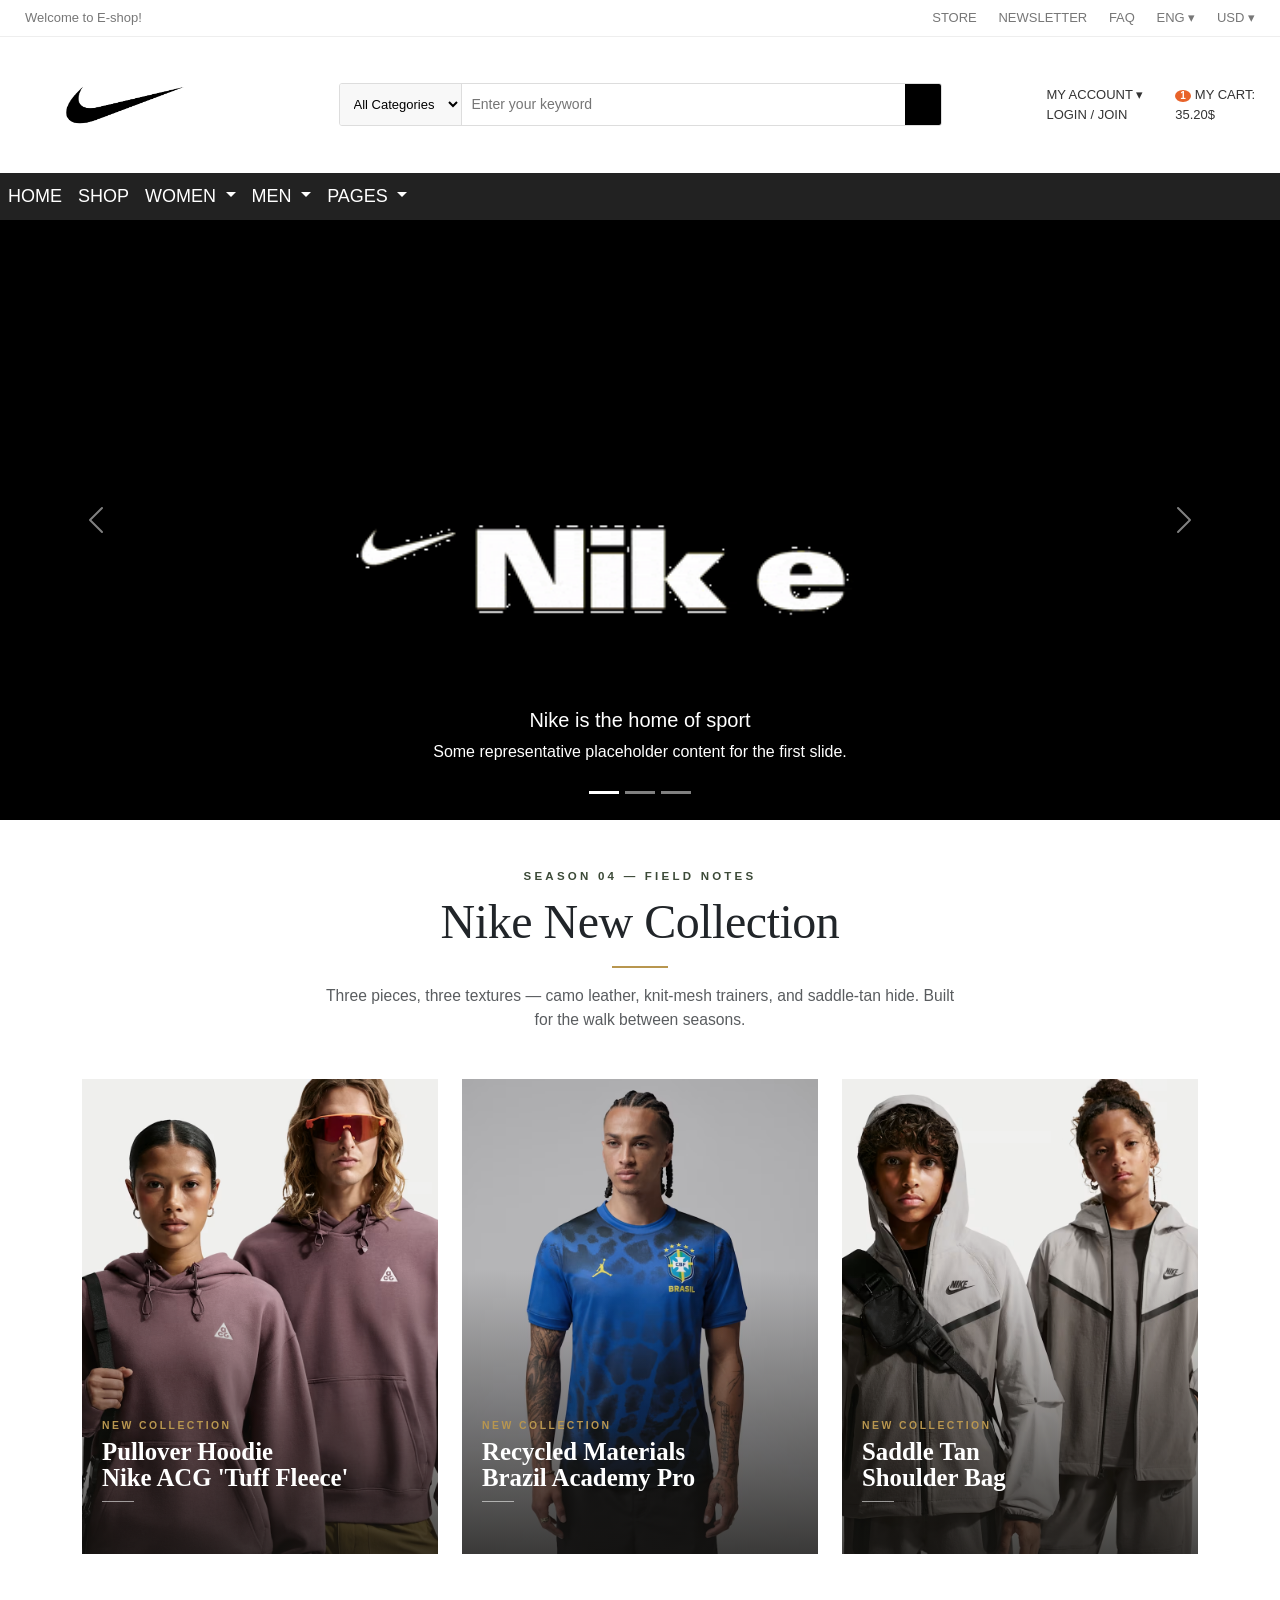
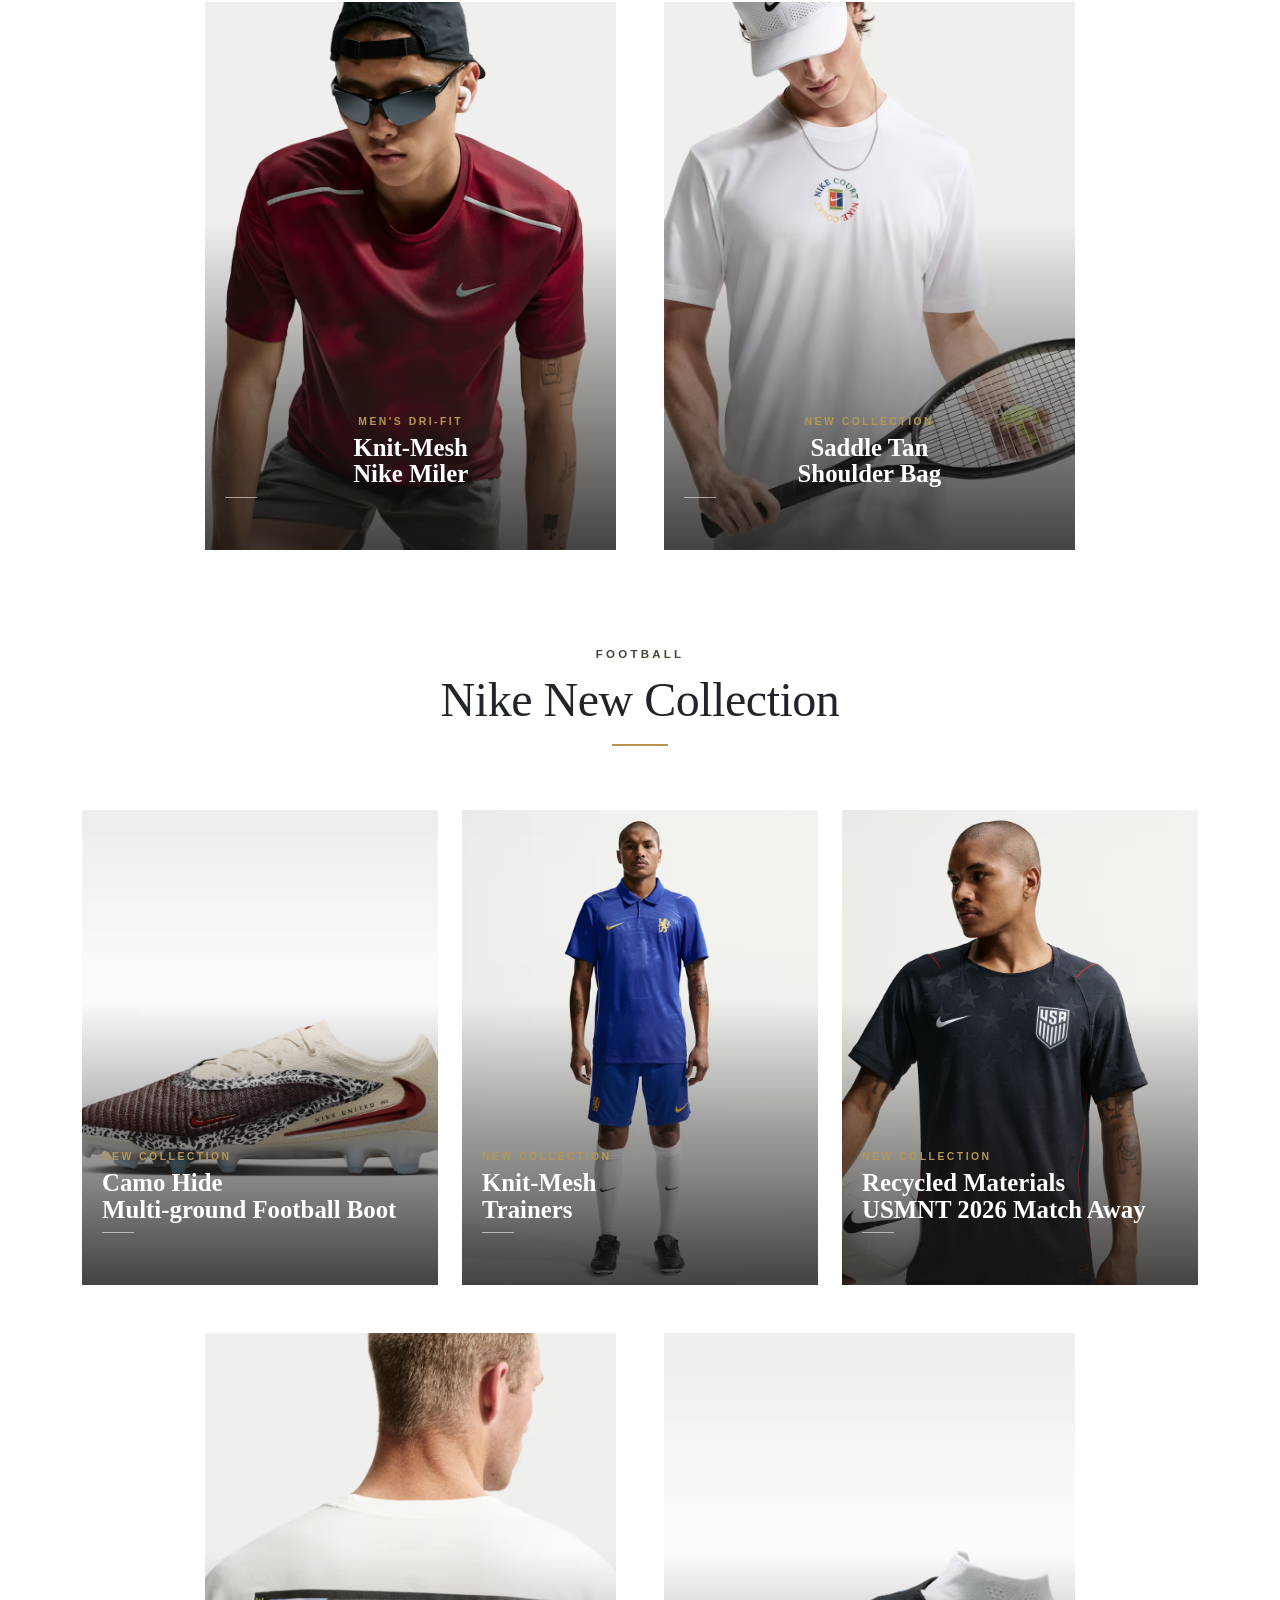
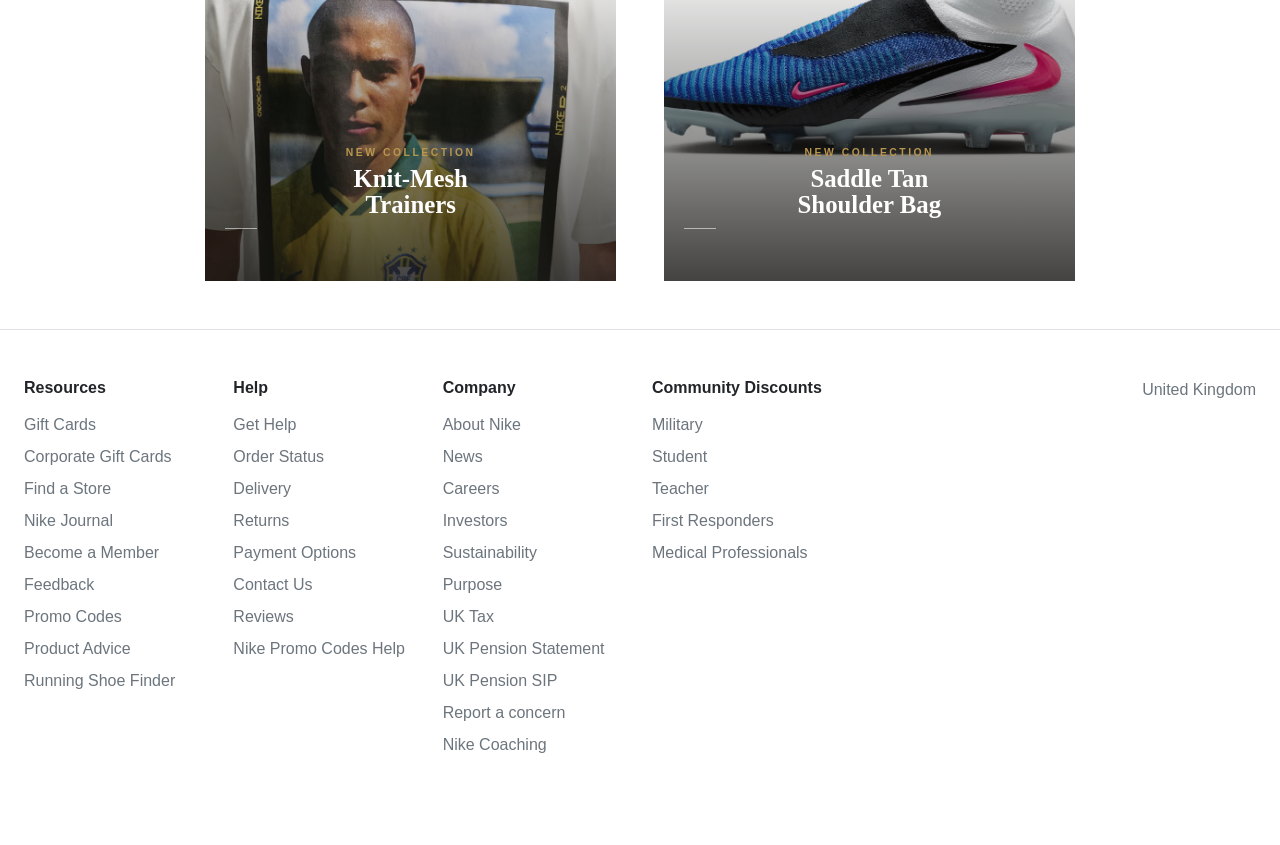
==== commit 38c16164: "done" ====
--- a/index.html
+++ b/index.html
@@ -1,188 +1,123 @@
 <!DOCTYPE html>
 <html lang="en">
-
 <head>
-  <meta charset="UTF-8">
-  <meta name="viewport" content="width=device-width, initial-scale=1.0">
-  <title>E-Shop Header</title>
-  <link rel="stylesheet" href="css/index.css">
-  <link href="https://cdnjs.cloudflare.com/ajax/libs/bootstrap/5.3.3/css/bootstrap.min.css" rel="stylesheet">
-  <link rel="stylesheet"
-    href="https://cdnjs.cloudflare.com/ajax/libs/bootstrap-icons/1.13.1/font/bootstrap-icons.min.css"
-    integrity="sha512-t7Few9xlddEmgd3oKZQahkNI4dS6l80+eGEzFQiqtyVYdvcSG2D3Iub77R20BdotfRPA9caaRkg1tyaJiPmO0g=="
-    crossorigin="anonymous" referrerpolicy="no-referrer" />
-  <style>
-    body {
-      font-family: Arial, Helvetica, sans-serif;
-      background: #ffffff;
-    }
-
+<meta charset="UTF-8">
+<meta name="viewport" content="width=device-width, initial-scale=1.0">
+<title>E-Shop Header</title>
+<link rel="stylesheet" href="css/index.css">
+<link href="https://cdnjs.cloudflare.com/ajax/libs/bootstrap/5.3.3/css/bootstrap.min.css" rel="stylesheet">
+<link rel="stylesheet" href="https://cdnjs.cloudflare.com/ajax/libs/bootstrap-icons/1.13.1/font/bootstrap-icons.min.css" integrity="sha512-t7Few9xlddEmgd3oKZQahkNI4dS6l80+eGEzFQiqtyVYdvcSG2D3Iub77R20BdotfRPA9caaRkg1tyaJiPmO0g==" crossorigin="anonymous" referrerpolicy="no-referrer" />
+<style>
+  body { font-family: Arial, Helvetica, sans-serif; background: #ffffff;  }
+  .navbar {
+     max-width: 1500px;
+    margin: 0 auto;
+   
+    
+    background-color: #222;
+  }
+  .card{
+      max-width: 1500px;
+    margin: 0 auto;
+    
+  }
+  .card img{
+      max-width: 1500px;
+    margin: 0 auto;
+  }
+  .carousel{
+      max-width: 1500px;
+    margin: 0 auto;
+    
+  }
+  .carousel img{
+    height: 700px;
+  }
   .header-wrap {
     max-width: 1500px;
     margin: 0 auto;
     border-radius: 6px;
     overflow: hidden;
   }
-
-    /* ✅ overflow: visible so dropdowns are not clipped */
-    .navbar {
-      max-width: 1500px;
-      margin: 0 auto;
-      background-color: #222;
-      overflow: visible;
-    }
-
-    .carousel {
-      max-width: 1500px;
-      margin: 0 auto;
-    }
-
-    .carousel img {
-      height: 700px;
-      object-fit: cover;
-    }
-
-    .card {
-      max-width: 1500px;
-      margin: 0 auto;
-    }
-
-    .top-bar {
-      background: #fff;
-      border-bottom: 1px solid #eee;
-      font-size: 13px;
-      color: #777;
-      padding: 8px 25px;
-    }
-
-    .top-bar a {
-      color: #777;
-      text-decoration: none;
-      margin-left: 18px;
-    }
-
-    .top-bar a:first-child {
-      margin-left: 0;
-    }
-
-    .main-bar {
-      padding: 18px 25px;
-    }
-
-    .logo {
-      font-size: 28px;
-      font-weight: bold;
-      color: #222;
-      white-space: nowrap;
-    }
-
-    .logo span {
-      color: #e8632a;
-    }
-
-    .search-box {
-      display: flex;
-      border: 1px solid #ddd;
-      border-radius: 3px;
-      overflow: hidden;
-    }
-
-    .search-box select {
-      border: none;
-      border-right: 1px solid #ddd;
-      padding: 0 10px;
-      background: #f8f8f8;
-      font-size: 13px;
-    }
-
-    .search-box input {
-      flex: 1;
-      border: none;
-      padding: 10px;
-      font-size: 14px;
-      outline: none;
-    }
-
-    .search-box button {
-      background: #000000;
-      border: none;
-      color: #fff;
-      padding: 0 18px;
-    }
-
-    .account,
-    .cart {
-      display: flex;
-      align-items: center;
-      gap: 8px;
-      font-size: 13px;
-      color: #333;
-    }
-
-    .icon {
-      font-size: 22px;
-    }
-
-    .cart .badge {
-      background: #e8632a;
-      color: #fff;
-      border-radius: 50%;
-      font-size: 10px;
-      padding: 1px 5px;
-      margin-right: 4px;
-    }
-
-    /* nav links */
-    .navbar .nav-link {
-      font-size: 15px;
-      color: #fff;
-      padding: 14px 16px;
-      display: flex;
-      align-items: center;
-      height: 100%;
-    }
-
-    .navbar .nav-link:hover,
-    .navbar .nav-link:focus {
-      color: #e8632a;
-    }
-
-    /* categories orange button */
-    .categories-btn {
-      background-color: #e8632a;
-      color: #fff;
-      font-size: 15px;
-      font-weight: bold;
-      letter-spacing: 0.5px;
-      padding: 14px 22px;
-      display: flex;
-      align-items: center;
-      gap: 10px;
-      white-space: nowrap;
-      text-decoration: none;
-      border: none;
-    }
-
-    .categories-btn:hover {
-      color: #fff;
-      background-color: #d6551f;
-    }
-
-    .categories-btn i {
-      font-size: 18px;
-    }
-
-    /* offcanvas dark background */
-    .offcanvas {
-      background-color: #222;
-    }
-
-    .offcanvas .btn-close {
-      filter: invert(1) grayscale(100%) brightness(200%);
-    }
-  </style>
+  footer{
+    max-width: 1500px;
+    margin: 0 auto;
+  }
+
+  .top-bar {
+    background: #fff;
+    border-bottom: 1px solid #eee;
+    font-size: 13px;
+    color: #777;
+    padding: 8px 25px;
+  }
+  .top-bar a { color: #777; text-decoration: none; margin-left: 18px; }
+  .top-bar a:first-child { margin-left: 0; }
+
+  .main-bar {  padding: 18px 25px; }
+
+  .logo { font-size: 28px; font-weight: bold; color: #222; white-space: nowrap; }
+  .logo span { color: #e8632a; }
+
+  .search-box { display: flex; border: 1px solid #ddd; border-radius: 3px; overflow: hidden; }
+  .search-box select {
+    border: none; border-right: 1px solid #ddd; padding: 0 10px;
+    background: #f8f8f8; font-size: 13px;
+  }
+  .search-box input { flex: 1; border: none; padding: 10px; font-size: 14px; outline: none; }
+  .search-box button { background: #000000; border: none; color: #fff; padding: 0 18px; }
+
+  .account, .cart { display: flex; align-items: center; gap: 8px; font-size: 13px; color: #333; }
+  .icon { font-size: 22px; }
+  .cart .badge {
+    background: #e8632a; color: #fff; border-radius: 50%;
+    font-size: 10px; padding: 1px 5px; margin-right: 4px;
+  }
+
+  /* nav links */
+  .navbar .nav-link {
+    font-size: 18px;
+    color: #fff;
+    padding: 10px 16px;
+  }
+  .navbar .nav-link:hover,
+  .navbar .nav-link:focus {
+    color: #e8632a;
+  }
+  .navbar .dropdown-menu {
+    --bs-dropdown-min-width: 10rem;
+  }
+   .categories-btn {
+    background-color: #e8632a;
+    color: #fff;
+    font-size: 15px;
+    font-weight: bold;
+    letter-spacing: 0.5px;
+    padding: 22px 22px;
+    display: flex;
+    align-items: center;
+    gap: 10px;
+    white-space: nowrap;
+    text-decoration: none;
+  }
+  .categories-btn:hover {
+    color: #fff;
+    background-color: #d6551f;
+  }
+  .categories-btn i {
+    font-size: 18px;
+  }
+ 
+
+  /* offcanvas (mobile) styling so links are readable on the dark background */
+  .offcanvas {
+    background-color: #222;
+  }
+  .offcanvas .btn-tclose {
+    filter: invert(1) grayscale(100%) brightness(200%);
+  }
+</style>
 </head>
-
 <body>
 
   <div class="header-wrap">
@@ -202,7 +137,7 @@
       <div class="row align-items-center gy-3">
 
         <div class="col-12 col-md-3 text-center text-md-start">
-          <img src="./img/logo.jpg" style="width: 200px; height: 100px; border-radius: 50%;">
+         <img src="./img/logo.jpg" style="width: 200px; height: 100px; border-radius: 50%;">
         </div>
 
         <div class="col-12 col-md-6">
@@ -234,64 +169,61 @@
   </div>
 
   <!-- nav -->
-  <nav class="navbar navbar-expand-lg">
-    <div class="container-fluid">
-      <a class="navbar-brand text-white" href="#"></a>
-      <button class="navbar-toggler" type="button" data-bs-toggle="offcanvas" data-bs-target="#offcanvasNavbar" aria-controls="offcanvasNavbar" aria-label="Toggle navigation">
-        <span class="bi bi-justify text-white  "></span>
-      </button>
+  <nav class="navbar navbar-expand-lg p-0">
+    <div class="container-fluid p-0 align-items-stretch">
+
+      
+
+      <!-- Hamburger toggler (visible on mobile only) -->
+      <button class="navbar-toggler text-white border-0 ms-auto me-3 my-2" type="button" data-bs-toggle="offcanvas" data-bs-target="#offcanvasNavbar" aria-controls="offcanvasNavbar" aria-label="Toggle navigation">
+        <span class="bi bi-justify fs-4 text-white"></span>
+      </button> 
         
 
-      <!-- Nav links -->
-      <div class="offcanvas offcanvas-end offcanvas-lg" tabindex="-1" id="offcanvasNavbar"
-        aria-labelledby="offcanvasNavbarLabel">
+      <div class="offcanvas offcanvas-end offcanvas-lg" tabindex="-1" id="offcanvasNavbar" aria-labelledby="offcanvasNavbarLabel">
         <div class="offcanvas-header">
           <h5 class="offcanvas-title text-white" id="offcanvasNavbarLabel">Menu</h5>
           <button type="button" class="btn-close" data-bs-dismiss="offcanvas" aria-label="Close"></button>
         </div>
         <div class="offcanvas-body ">
           <ul class="navbar-nav flex-grow-1">
+            
             <li class="nav-item">
-              <a class="nav-link" href="#">CATEGORY</a>
+              <a class="nav-link" href="./page/shop.html">HOME</a>
             </li>
             <li class="nav-item">
               <a class="nav-link" href="./page/shop.html">SHOP</a>
             </li>
-            <li class="nav-item dropdown">
-              <a class="nav-link dropdown-toggle" href="#" role="button" data-bs-toggle="dropdown"
-                aria-expanded="false">
+             <li class="nav-item dropdown">
+              <a class="nav-link dropdown-toggle" href="#" role="button" data-bs-toggle="dropdown" aria-expanded="false">
                 WOMEN
               </a>
               <ul class="dropdown-menu">
-                <li><a class="dropdown-item" href="./page/Wclothes.html">Clothes</a></li>
-                <li><a class="dropdown-item" href="./page/wshose.html">Shose</a></li>
-                <li><a class="dropdown-item" href="./page/WAccessories.html">Accessosies</a></li>
+                <li><a class="dropdown-item" href="./page/Wclothes.html">Cloth</a></li>
+                <li><a class="dropdown-item" href="./page/wshose.html">Shoes</a></li>
+                <li><a class="dropdown-item" href="./page/Waccessories.html">Accessories</a></li>
               </ul>
             </li>
-            <li class="nav-item dropdown">
-              <a class="nav-link dropdown-toggle" href="#" role="button" data-bs-toggle="dropdown"
-                aria-expanded="false">
+             <li class="nav-item dropdown">
+              <a class="nav-link dropdown-toggle" href="#" role="button" data-bs-toggle="dropdown" aria-expanded="false">
                 MEN
               </a>
               <ul class="dropdown-menu">
-                <li><a class="dropdown-item" href="./page/Mclothes.html">Clothsse</a> </li>
-                <li><a class="dropdown-item" href="./page/Mshose.html">Shose</a></li>
-                <li><a class="dropdown-item" href="./page/MsportSuit.html">Sport Suit</a></li>
+                <li><a class="dropdown-item" href="./page/Mclothes.html">Cloth</a></li>
+                <li><a class="dropdown-item" href="./page/Mshoes.html">Shoes</a></li>
+                <li><a class="dropdown-item" href="./page/MsportSuit.html">Sports Suit</a></li>
               </ul>
             </li>
-            <li class="nav-item">
-                <a class="nav-link" href="#">SALE</a>
-            </li>
+           
             <li class="nav-item dropdown">
-              <a class="nav-link dropdown-toggle" href="#" role="button" data-bs-toggle="dropdown"
-                aria-expanded="false">
+              <a class="nav-link dropdown-toggle" href="#" role="button" data-bs-toggle="dropdown" aria-expanded="false">
                 PAGES
               </a>
 
               <ul class="dropdown-menu">
-                <li><a class="dropdown-item" href="#">AboutUs</a></li>
-                <li><a class="dropdown-item" href="#">Contact</a></li>
-                <li><a class="dropdown-item" href="#">Home Page</a></li>
+                <li><a class="dropdown-item" href="./page/aboutus.html">About Us</a></li>
+                <li><a class="dropdown-item" href="./page/contact.html">Contact</a></li>
+            
               </ul>
             </li>
           </ul>
@@ -301,8 +233,7 @@
   </nav>
 
   <!-- slide -->
-
-  <div id="carouselExampleDark" class="carousel carousel-dark slide">
+<div id="carouselExampleDark" class="carousel carousel-white slide" data-bs-ride="carousel">
   <div class="carousel-indicators">
     <button type="button" data-bs-target="#carouselExampleDark" data-bs-slide-to="0" class="active" aria-current="true" aria-label="Slide 1"></button>
     <button type="button" data-bs-target="#carouselExampleDark" data-bs-slide-to="1" aria-label="Slide 2"></button>
@@ -320,15 +251,15 @@
     <div class="carousel-item" data-bs-interval="2000">
       <img src="./img/bannergif.gif" class="d-block w-100" alt="Slide 2">
       <div class="carousel-caption d-none d-md-block">
-        <h5>Second slide label</h5>
-        <p>Some representative placeholder content for the second slide.</p>
+         <h5>Nike is the home of sport</h5>
+        <p>Some representative placeholder content for the first slide.</p>
       </div>
     </div>
     <div class="carousel-item">
       <img src="./img/footballgif.gif" class="d-block w-100" alt="Slide 3">
       <div class="carousel-caption d-none d-md-block">
-        <h5>Third slide label</h5>
-        <p>Some representative placeholder content for the third slide.</p>
+         <h5>Nike is the home of sport</h5>
+        <p>Some representative placeholder content for the first slide.</p>
       </div>
     </div>
   </div> <!-- ✅ closes carousel-inner -->
@@ -345,63 +276,172 @@
 
 
 
+  <!-- card -->
+   
+
+
+  
+
+   <div class="container py-5 py-md-6">
+ 
+  <div class="row justify-content-center text-center mb-5">
+    <div class="col-lg-7">
+      <div class="eyebrow mb-2">Season 04 — Field Notes</div>
+      <h1 class="section-title display-5 mb-3">Nike New Collection</h1>
+      <div class="divider mx-auto mb-3"></div>
+      <p class="text-muted mb-0" style="font-size:.98rem;">
+        Three pieces, three textures — camo leather, knit-mesh trainers,
+        and saddle-tan hide. Built for the walk between seasons.
+      </p>
+    </div>
+  </div>
+
+  
+ 
+  <div class="row g-3 g-md-4">
+ 
+    <div class="col-12 col-md-4">
+      <a href="#" class="drop-card">
+        <span class="drop-index"></span>
+        <img src="./img/new3.avif" alt="Camo leather crossbody bag">
+        <div class="drop-body">
+          <span class="drop-tag">New Collection</span>
+          <h3 class="drop-title">Pullover Hoodie
+<br>Nike ACG 'Tuff Fleece'</h3>
+          <div class="drop-rule"></div>
+          <div class="drop-cta">Shop the hoodie &rarr;</div>
+        </div>
+      </a>
+    </div>
+ 
+    <div class="col-12 col-md-4">
+      <a href="#" class="drop-card">
+        <span class="drop-index"></span>
+        <img src="./img/new2.avif" alt="Knit mesh sneakers">
+        <div class="drop-body">
+          <span class="drop-tag">New Collection</span>
+          <h3 class="drop-title">Recycled Materials<br>Brazil Academy Pro</h3>
+          <div class="drop-rule"></div>
+          <div class="drop-cta">Shop the jersey &rarr;</div>
+        </div>
+      </a>
+    </div>
+ 
+    <div class="col-12 col-md-4">
+      <a href="#" class="drop-card">
+        <span class="drop-index"></span>
+        <img src="./img/new4.avif" alt="Saddle tan leather bag">
+        <div class="drop-body">
+          <span class="drop-tag">New Collection</span>
+          <h3 class="drop-title">Saddle&nbsp;Tan<br>Shoulder Bag</h3>
+          <div class="drop-rule"></div>
+          <div class="drop-cta">Shop the bag &rarr;</div>
+        </div>
+      </a>
+    </div>
+ 
+  </div>
 </div>
-  
-
-  
- 
-  <div class="row g-3 g-md-4">
- 
-    <div class="col-12 col-md-4">
-      <a href="#" class="drop-card">
-        <span class="drop-index">01</span>
-        <img src="./img/new3.avif" alt="Camo leather crossbody bag">
-        <div class="drop-body">
-          <span class="drop-tag">New Collection</span>
-          <h3 class="drop-title">Camo&nbsp;Hide<br>Crossbody</h3>
-          <div class="drop-rule"></div>
-          <div class="drop-cta">Shop the bag &rarr;</div>
-        </div>
-      </a>
-    </div>
- 
-    <div class="col-12 col-md-4">
-      <a href="#" class="drop-card">
-        <span class="drop-index">02</span>
-        <img src="./img/new2.avif" alt="Knit mesh sneakers">
-        <div class="drop-body">
-          <span class="drop-tag">New Collection</span>
-          <h3 class="drop-title">Knit&#8209;Mesh<br>Trainers</h3>
-          <div class="drop-rule"></div>
-          <div class="drop-cta">Shop the trainers &rarr;</div>
-        </div>
-      </a>
-    </div>
- 
-    <div class="col-12 col-md-4">
-      <a href="#" class="drop-card">
-        <span class="drop-index">03</span>
-        <img src="./img/new4.avif" alt="Saddle tan leather bag">
-        <div class="drop-body">
-          <span class="drop-tag">New Collection</span>
-          <h3 class="drop-title">Saddle&nbsp;Tan<br>Shoulder Bag</h3>
-          <div class="drop-rule"></div>
-          <div class="drop-cta">Shop the bag &rarr;</div>
-        </div>
-      </a>
-    </div>
- 
-  </div>
-</div>
-
-
-
-<div  class="row justify-content-center text-center mb-5">
+
+
+
+<div  class="row justify-content-center text-center mb-5 gap-4">
 
   <div class="col-12 col-md-4">
     <a href="#" class="drop-card">
-      <span class="drop-index">02</span>
-      <img src="./img/shosenew.avif" alt="Knit mesh sneakers">
+      <span class="drop-index"></span>
+      <img src="./img/coolboy.avif" alt="Knit mesh sneakers">
+      <div class="drop-body">
+        <span class="drop-tag">Men's Dri-FIT</span>
+        <h3 class="drop-title">Knit&#8209;Mesh<br>Nike Miler</h3>
+        <div class="drop-rule"></div>
+        <div class="drop-cta">Shop the shirt &rarr;</div>
+      </div>
+    </a>
+  </div>
+ 
+  <div class="col-12 col-md-4">
+      <a href="#" class="drop-card">
+        <span class="drop-index"></span>
+        <img src="./img/new5.avif" alt="Saddle tan leather bag">
+        <div class="drop-body">
+          <span class="drop-tag">New Collection</span>
+          <h3 class="drop-title">Saddle&nbsp;Tan<br>Shoulder Bag</h3>
+          <div class="drop-rule"></div>
+          <div class="drop-cta">Shop the bag &rarr;</div>
+        </div>
+      </a>
+    </div>
+
+
+
+  </div>
+  
+   <div class="container py-5 py-md-6">
+ 
+  <div class="row justify-content-center text-center mb-5">
+    <div class="col-lg-7">
+      <div class="eyebrow mb-2">Football</div>
+      <h1 class="section-title display-5 mb-3">Nike New Collection</h1>
+      <div class="divider mx-auto mb-3"></div>
+     
+    </div>
+  </div>
+
+  
+ 
+  <div class="row g-3 g-md-4">
+ 
+    <div class="col-12 col-md-4">
+      <a href="#" class="drop-card">
+        <span class="drop-index"></span>
+        <img src="./img/football.avif" alt="Camo leather crossbody bag">
+        <div class="drop-body">
+          <span class="drop-tag">New Collection</span>
+          <h3 class="drop-title">Camo&nbsp;Hide<br>Multi-ground Football Boot</h3>
+          <div class="drop-rule"></div>
+          <div class="drop-cta">Shop the boot &rarr;</div>
+        </div>
+      </a>
+    </div>
+ 
+    <div class="col-12 col-md-4">
+      <a href="#" class="drop-card">
+        <span class="drop-index"></span>
+        <img src="./img/football2.avif" alt="Knit mesh sneakers">
+        <div class="drop-body">
+          <span class="drop-tag">New Collection</span>
+          <h3 class="drop-title">Knit&#8209;Mesh<br>Trainers</h3>
+          <div class="drop-rule"></div>
+          <div class="drop-cta">Shop the shirt &rarr;</div>
+        </div>
+      </a>
+    </div>
+ 
+    <div class="col-12 col-md-4">
+      <a href="#" class="drop-card">
+        <span class="drop-index"></span>
+        <img src="./img/football3.avif" alt="Saddle tan leather bag">
+        <div class="drop-body">
+          <span class="drop-tag">New Collection</span>
+          <h3 class="drop-title">Recycled Materials
+
+         <br>USMNT 2026 Match Away</h3>
+          <div class="drop-rule"></div>
+          <div class="drop-cta">Shop the jersey &rarr;</div>
+        </div>
+      </a>
+    </div>
+ 
+  </div>
+</div>
+
+<div  class="row justify-content-center text-center mb-5 gap-4">
+
+  <div class="col-12 col-md-4">
+    <a href="#" class="drop-card">
+      <span class="drop-index"></span>
+      <img src="./img/brazil.avif" alt="Knit mesh sneakers">
       <div class="drop-body">
         <span class="drop-tag">New Collection</span>
         <h3 class="drop-title">Knit&#8209;Mesh<br>Trainers</h3>
@@ -427,10 +467,85 @@
 
 
   </div>
+
+  <!-- footer -->
+
+
+  <footer class="border-top py-5">
+  <div class="container-fluid px-4">
+    <div class="row">
+      <!-- Resources -->
+      <div class="col-6 col-md-3 col-lg-2 mb-4">
+        <h6 class="fw-bold mb-3">Resources</h6>
+        <ul class="list-unstyled">
+          <li class="mb-2"><a href="#" class="text-secondary text-decoration-none">Gift Cards</a></li>
+          <li class="mb-2"><a href="#" class="text-secondary text-decoration-none">Corporate Gift Cards</a></li>
+          <li class="mb-2"><a href="#" class="text-secondary text-decoration-none">Find a Store</a></li>
+          <li class="mb-2"><a href="#" class="text-secondary text-decoration-none">Nike Journal</a></li>
+          <li class="mb-2"><a href="#" class="text-secondary text-decoration-none">Become a Member</a></li>
+          <li class="mb-2"><a href="#" class="text-secondary text-decoration-none">Feedback</a></li>
+          <li class="mb-2"><a href="#" class="text-secondary text-decoration-none">Promo Codes</a></li>
+          <li class="mb-2"><a href="#" class="text-secondary text-decoration-none">Product Advice</a></li>
+          <li class="mb-2"><a href="#" class="text-secondary text-decoration-none">Running Shoe Finder</a></li>
+        </ul>
+      </div>
+
+      <!-- Help -->
+      <div class="col-6 col-md-3 col-lg-2 mb-4">
+        <h6 class="fw-bold mb-3">Help</h6>
+        <ul class="list-unstyled">
+          <li class="mb-2"><a href="#" class="text-secondary text-decoration-none">Get Help</a></li>
+          <li class="mb-2"><a href="#" class="text-secondary text-decoration-none">Order Status</a></li>
+          <li class="mb-2"><a href="#" class="text-secondary text-decoration-none">Delivery</a></li>
+          <li class="mb-2"><a href="#" class="text-secondary text-decoration-none">Returns</a></li>
+          <li class="mb-2"><a href="#" class="text-secondary text-decoration-none">Payment Options</a></li>
+          <li class="mb-2"><a href="#" class="text-secondary text-decoration-none">Contact Us</a></li>
+          <li class="mb-2"><a href="#" class="text-secondary text-decoration-none">Reviews</a></li>
+          <li class="mb-2"><a href="#" class="text-secondary text-decoration-none">Nike Promo Codes Help</a></li>
+        </ul>
+      </div>
+
+      <!-- Company -->
+      <div class="col-6 col-md-3 col-lg-2 mb-4">
+        <h6 class="fw-bold mb-3">Company</h6>
+        <ul class="list-unstyled">
+          <li class="mb-2"><a href="#" class="text-secondary text-decoration-none">About Nike</a></li>
+          <li class="mb-2"><a href="#" class="text-secondary text-decoration-none">News</a></li>
+          <li class="mb-2"><a href="#" class="text-secondary text-decoration-none">Careers</a></li>
+          <li class="mb-2"><a href="#" class="text-secondary text-decoration-none">Investors</a></li>
+          <li class="mb-2"><a href="#" class="text-secondary text-decoration-none">Sustainability</a></li>
+          <li class="mb-2"><a href="#" class="text-secondary text-decoration-none">Purpose</a></li>
+          <li class="mb-2"><a href="#" class="text-secondary text-decoration-none">UK Tax</a></li>
+          <li class="mb-2"><a href="#" class="text-secondary text-decoration-none">UK Pension Statement</a></li>
+          <li class="mb-2"><a href="#" class="text-secondary text-decoration-none">UK Pension SIP</a></li>
+          <li class="mb-2"><a href="#" class="text-secondary text-decoration-none">Report a concern</a></li>
+          <li class="mb-2"><a href="#" class="text-secondary text-decoration-none">Nike Coaching</a></li>
+        </ul>
+      </div>
+
+      <!-- Community Discounts -->
+      <div class="col-6 col-md-3 col-lg-2 mb-4">
+        <h6 class="fw-bold mb-3">Community Discounts</h6>
+        <ul class="list-unstyled">
+          <li class="mb-2"><a href="#" class="text-secondary text-decoration-none">Military</a></li>
+          <li class="mb-2"><a href="#" class="text-secondary text-decoration-none">Student</a></li>
+          <li class="mb-2"><a href="#" class="text-secondary text-decoration-none">Teacher</a></li>
+          <li class="mb-2"><a href="#" class="text-secondary text-decoration-none">First Responders</a></li>
+          <li class="mb-2"><a href="#" class="text-secondary text-decoration-none">Medical Professionals</a></li>
+        </ul>
+      </div>
+
+      <!-- Region selector, pushed to the right -->
+      <div class="col-lg-2 mb-4 ms-lg-auto text-lg-end">
+        <a href="#" class="text-secondary text-decoration-none">
+          <i class="bi bi-globe2"></i> United Kingdom
+        </a>
+      </div>
+    </div>
+  </div>
+</footer>
   
    <script src="https://cdn.jsdelivr.net/npm/bootstrap@5.3.3/dist/js/bootstrap.bundle.min.js"></script>
 
-
-</body>
-
+  </body>
 </html>
